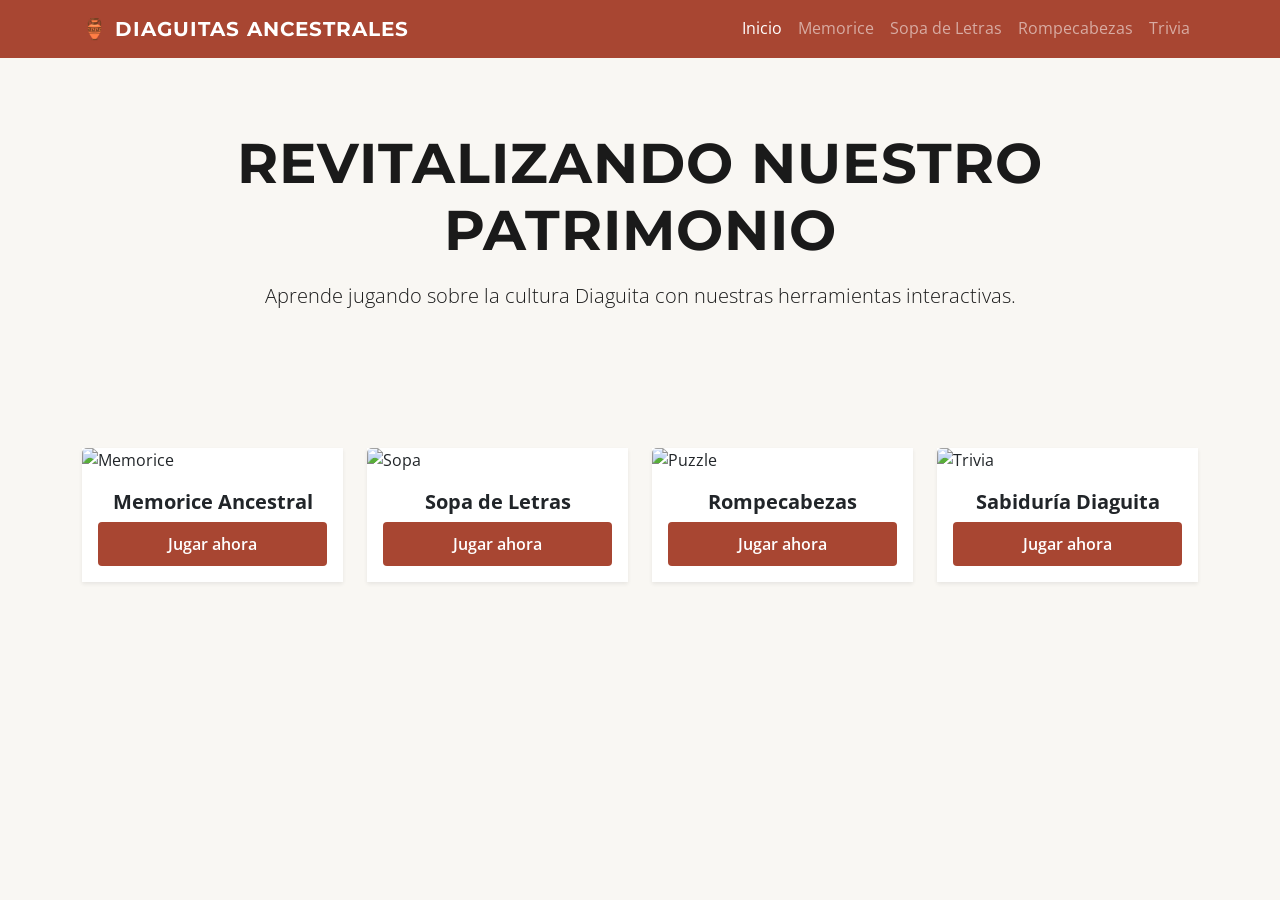
==== index.html @ 780f2cbd "estructura base v1" ====
<!DOCTYPE html>
<html lang="es">
<head>
    <meta charset="UTF-8">
    <meta name="viewport" content="width=device-width, initial-scale=1.0">
    <title>Diaguitas Ancestrales | Plataforma Interactiva</title>
    
    <link href="https://cdn.jsdelivr.net/npm/bootstrap@5.3.2/dist/css/bootstrap.min.css" rel="stylesheet">
    
    <link rel="stylesheet" href="assets/css/style.css">
</head>
<body class="bg-diaguita-light">

    <nav class="navbar navbar-expand-lg navbar-dark bg-diaguita-primary">
        <div class="container">
            <a class="navbar-brand fw-bold" href="index.html">🏺 Diaguitas Ancestrales</a>
            <button class="navbar-toggler" type="button" data-bs-toggle="collapse" data-bs-target="#navbarNav">
                <span class="navbar-toggler-icon"></span>
            </button>
            <div class="collapse navbar-collapse" id="navbarNav">
                <ul class="navbar-nav ms-auto">
                    <li class="nav-item"><a class="nav-link active" href="index.html">Inicio</a></li>
                    <li class="nav-item"><a class="nav-link" href="memorice.html">Memorice</a></li>
                    <li class="nav-item"><a class="nav-link" href="sopa-letras.html">Sopa de Letras</a></li>
                    <li class="nav-item"><a class="nav-link" href="rompecabezas.html">Rompecabezas</a></li>
                    <li class="nav-item"><a class="nav-link" href="trivia.html">Trivia</a></li>
                </ul>
            </div>
        </div>
    </nav>

    <header class="text-center py-5">
        <div class="container py-4">
            <h1 class="display-4 fw-bold text-diaguita-dark">Revitalizando nuestro patrimonio</h1>
            <p class="lead mt-3 text-diaguita-dark">Aprende jugando sobre la cultura Diaguita con nuestras herramientas interactivas.</p>
        </div>
    </header>

    <main class="container py-5">
        <div class="row g-4">
            <div class="col-md-6 col-lg-3">
                <div class="card h-100 shadow-sm border-0">
                    <img src="https://via.placeholder.com/300x200?text=Memorice" class="card-img-top" alt="Memorice">
                    <div class="card-body text-center d-flex flex-column">
                        <h5 class="card-title fw-bold text-diaguita-dark">Memorice Ancestral</h5>
                        <a href="memorice.html" class="btn btn-diaguita mt-auto">Jugar ahora</a>
                    </div>
                </div>
            </div>
            <div class="col-md-6 col-lg-3">
                <div class="card h-100 shadow-sm border-0">
                    <img src="https://via.placeholder.com/300x200?text=Sopa+de+Letras" class="card-img-top" alt="Sopa">
                    <div class="card-body text-center d-flex flex-column">
                        <h5 class="card-title fw-bold text-diaguita-dark">Sopa de Letras</h5>
                        <a href="sopa-letras.html" class="btn btn-diaguita mt-auto">Jugar ahora</a>
                    </div>
                </div>
            </div>
            <div class="col-md-6 col-lg-3">
                <div class="card h-100 shadow-sm border-0">
                    <img src="https://via.placeholder.com/300x200?text=Rompecabezas" class="card-img-top" alt="Puzzle">
                    <div class="card-body text-center d-flex flex-column">
                        <h5 class="card-title fw-bold text-diaguita-dark">Rompecabezas</h5>
                        <a href="rompecabezas.html" class="btn btn-diaguita mt-auto">Jugar ahora</a>
                    </div>
                </div>
            </div>
            <div class="col-md-6 col-lg-3">
                <div class="card h-100 shadow-sm border-0">
                    <img src="https://via.placeholder.com/300x200?text=Trivia" class="card-img-top" alt="Trivia">
                    <div class="card-body text-center d-flex flex-column">
                        <h5 class="card-title fw-bold text-diaguita-dark">Sabiduría Diaguita</h5>
                        <a href="trivia.html" class="btn btn-diaguita mt-auto">Jugar ahora</a>
                    </div>
                </div>
            </div>
        </div>
    </main>

    <script src="https://cdn.jsdelivr.net/npm/bootstrap@5.3.2/dist/js/bootstrap.bundle.min.js"></script>
    <script src="assets/js/main.js"></script>
</body>
</html>
---- assets/css/style.css ----
/* 1. IMPORTACIÓN DE FUENTES (Google Fonts) */
@import url('https://fonts.googleapis.com/css2?family=Montserrat:wght@700&family=Open+Sans:wght@400;600&display=swap');

/* 2. VARIABLES GLOBALES (El cerebro de nuestro diseño) */
:root {
    --diaguita-rojo: #A84632;      /* Terracota principal */
    --diaguita-rojo-oscuro: #853525;
    --diaguita-crema: #F9F7F3;     /* Fondo tipo "Hueso" */
    --diaguita-negro: #1A1A1A;     /* Texto legible */
    --fuente-titulos: 'Montserrat', sans-serif;
    --fuente-cuerpo: 'Open Sans', sans-serif;
}

/* 3. ESTILOS BASE */
body {
    background-color: var(--diaguita-crema);
    font-family: var(--fuente-cuerpo);
    color: var(--diaguita-negro);
    line-height: 1.6;
}

h1, h2, h3, .navbar-brand {
    font-family: var(--fuente-titulos);
    text-transform: uppercase; /* Para darle un toque más sólido */
    letter-spacing: 1px;
}

/* 4. COMPONENTES PERSONALIZADOS */

/* Sobrescribimos el color de la barra de navegación de Bootstrap */
.bg-diaguita-primary {
    background-color: var(--diaguita-rojo) !important;
}

/* Botones con identidad */
.btn-diaguita {
    background-color: var(--diaguita-rojo);
    color: white;
    border: none;
    padding: 10px 20px;
    border-radius: 4px; /* Bordes menos redondeados para seguir la geometría */
    font-weight: 600;
    transition: all 0.3s ease;
}

.btn-diaguita:hover {
    background-color: var(--diaguita-rojo-oscuro);
    color: white;
    transform: translateY(-2px); /* Pequeño salto al pasar el mouse */
    box-shadow: 0 4px 8px rgba(0,0,0,0.2);
}

/* Tarjetas de los juegos */
.card {
    border-radius: 0; /* Geometría Diaguita: ángulos rectos */
    transition: transform 0.3s ease;
}

.card:hover {
    transform: scale(1.02);
}
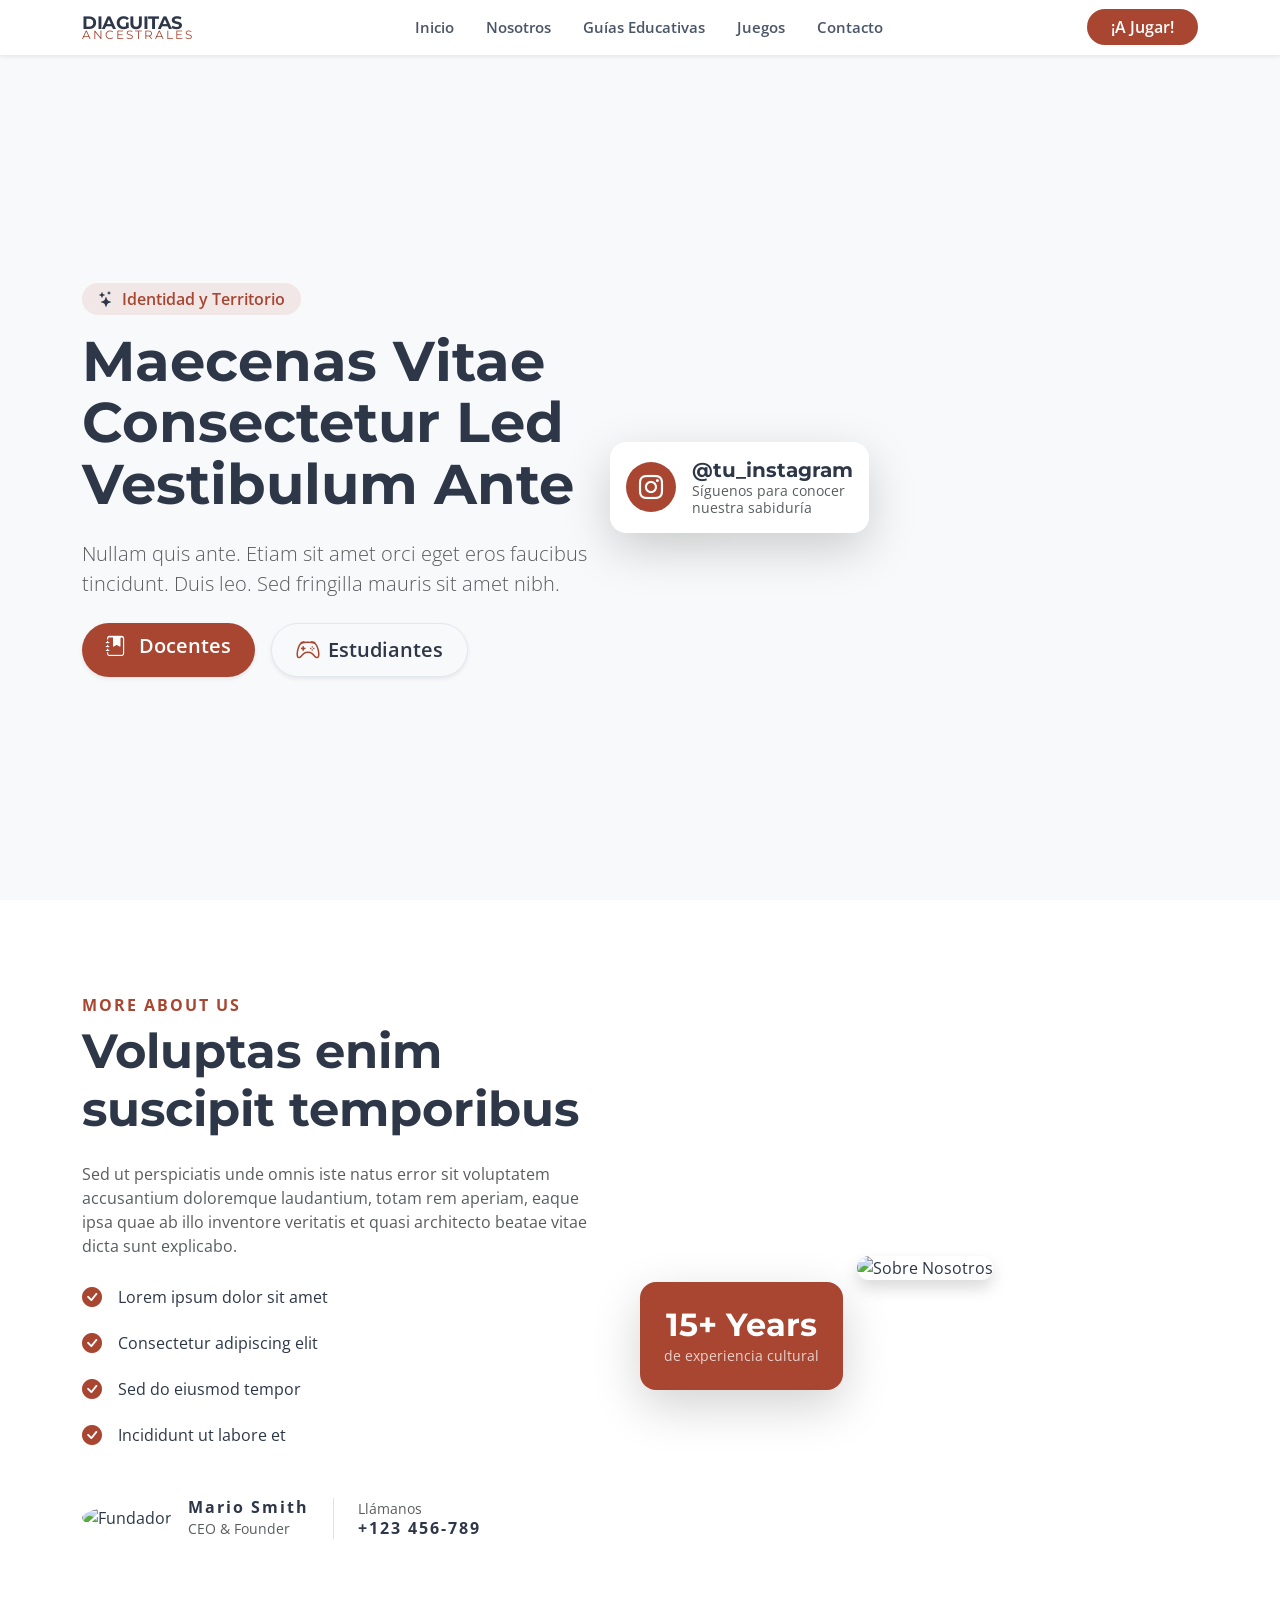
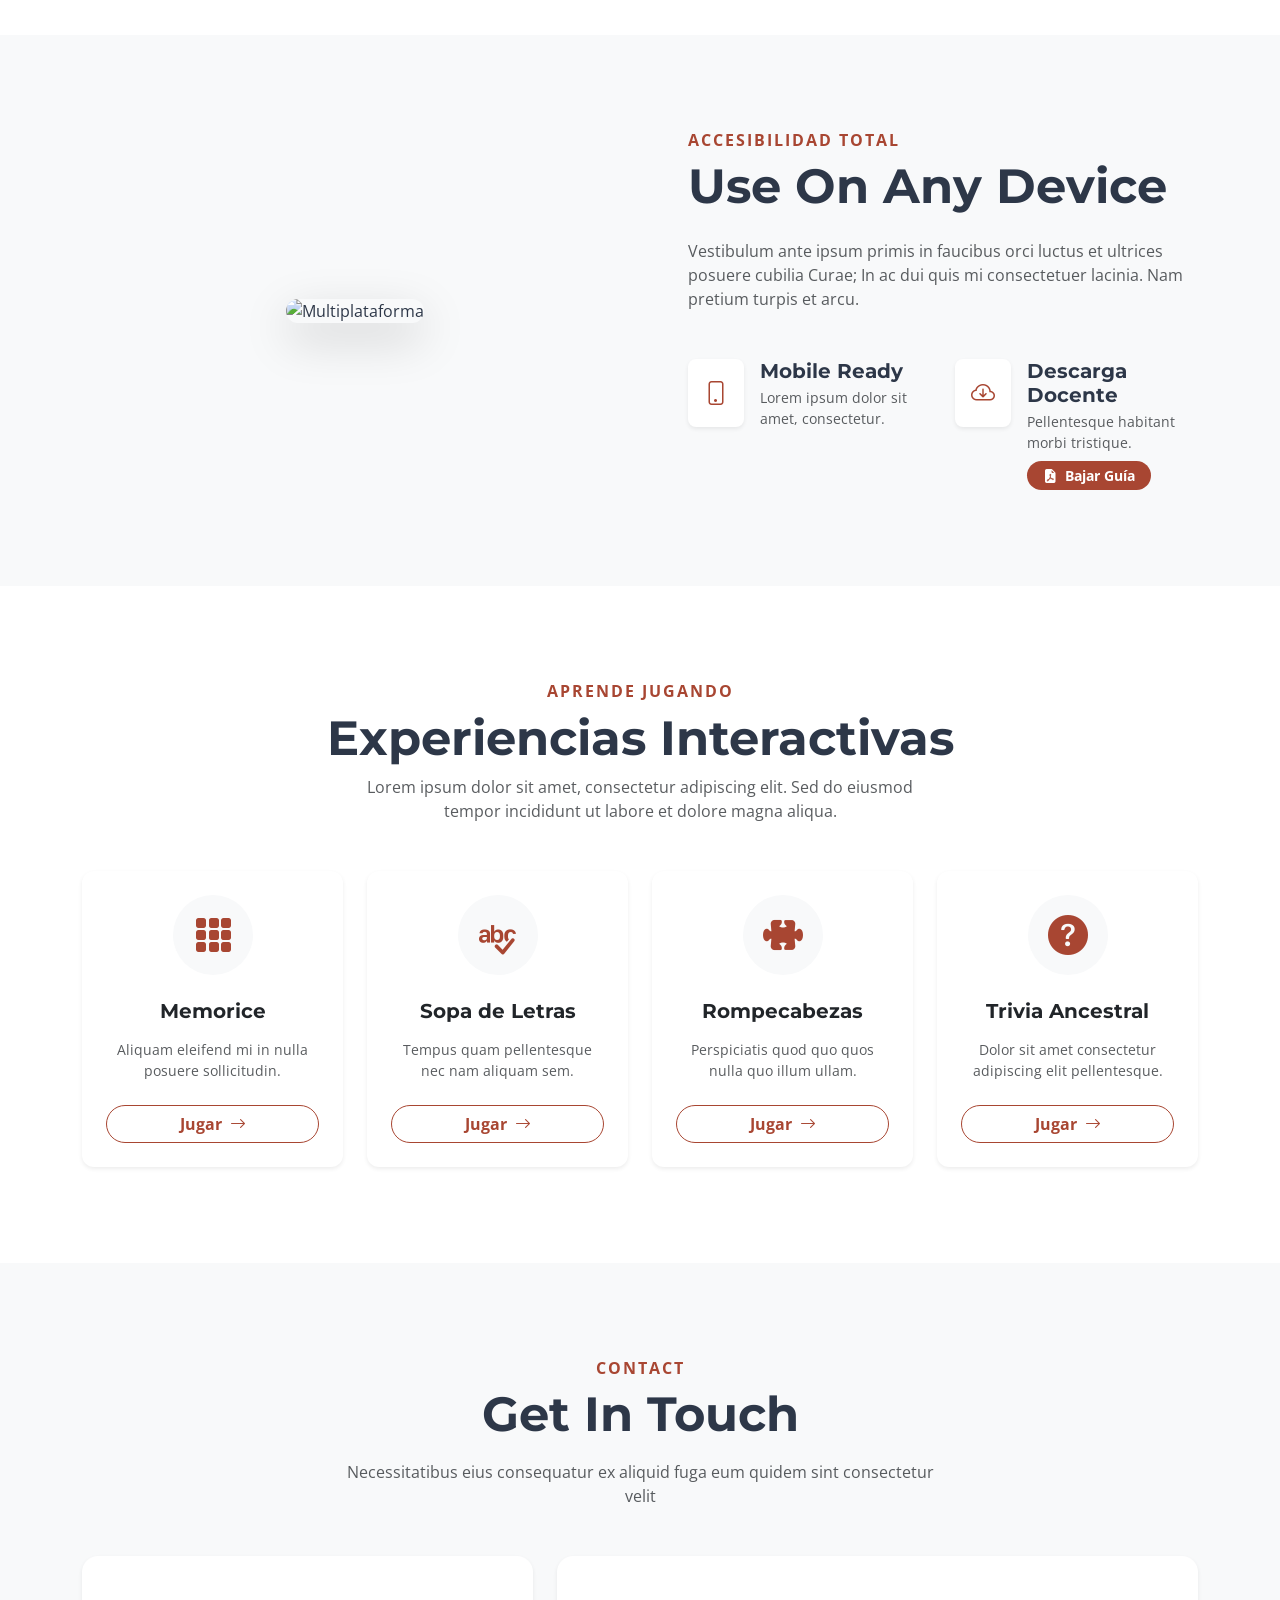
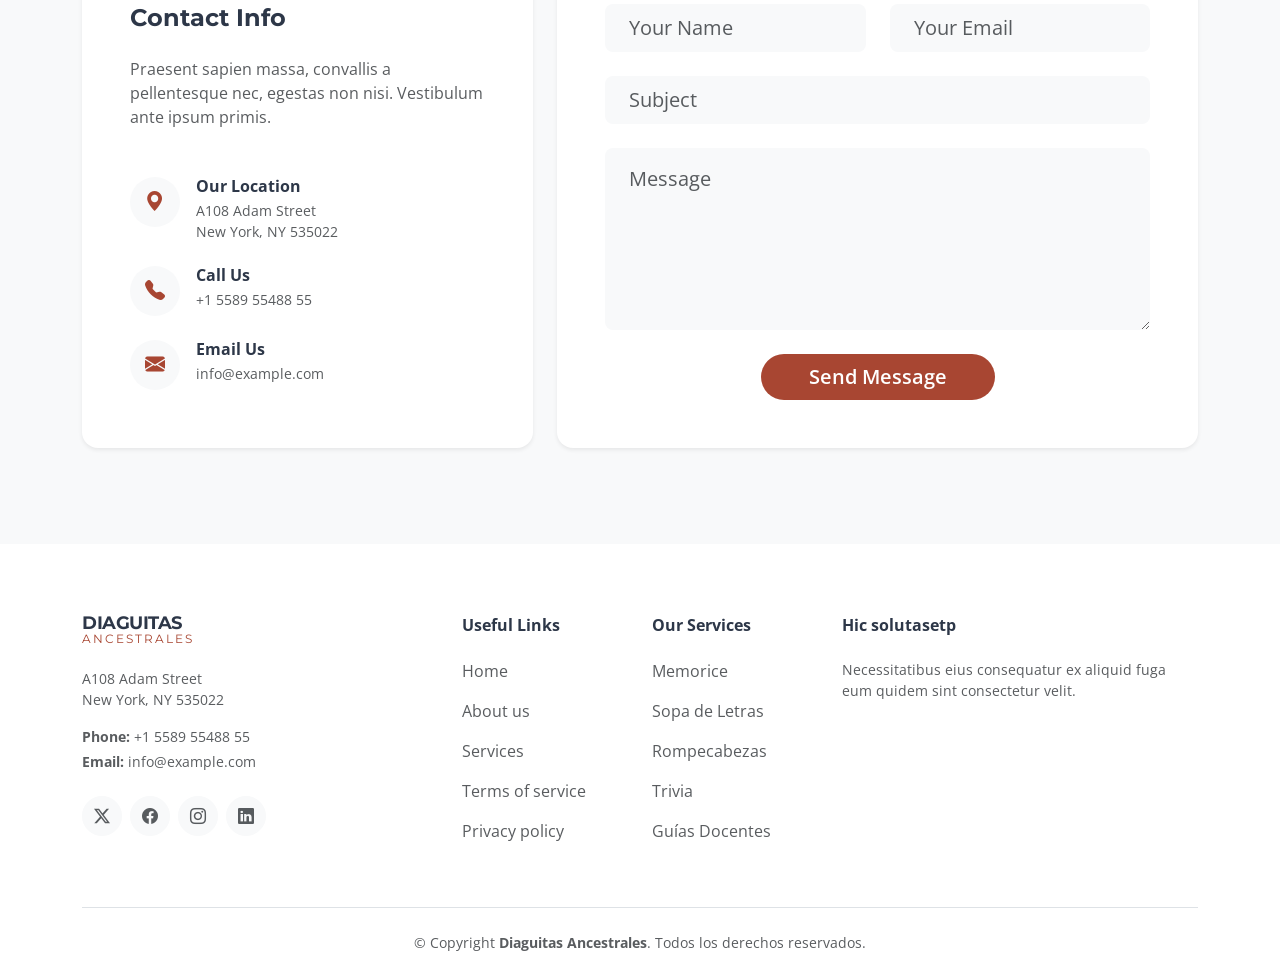
==== commit 568f1ab6: "estructura landing page inicio" ====
--- a/index.html
+++ b/index.html
@@ -3,81 +3,345 @@
 <head>
     <meta charset="UTF-8">
     <meta name="viewport" content="width=device-width, initial-scale=1.0">
-    <title>Diaguitas Ancestrales | Plataforma Interactiva</title>
+    <title>Diaguitas Ancestrales | Plataforma Educativa</title>
     
     <link href="https://cdn.jsdelivr.net/npm/bootstrap@5.3.2/dist/css/bootstrap.min.css" rel="stylesheet">
-    
+    <link rel="stylesheet" href="https://cdn.jsdelivr.net/npm/bootstrap-icons@1.11.1/font/bootstrap-icons.css">
     <link rel="stylesheet" href="assets/css/style.css">
 </head>
-<body class="bg-diaguita-light">
-
-    <nav class="navbar navbar-expand-lg navbar-dark bg-diaguita-primary">
+<body>
+
+    <nav class="navbar navbar-expand-lg fixed-top shadow-sm bg-white">
         <div class="container">
-            <a class="navbar-brand fw-bold" href="index.html">🏺 Diaguitas Ancestrales</a>
-            <button class="navbar-toggler" type="button" data-bs-toggle="collapse" data-bs-target="#navbarNav">
+            <a class="navbar-brand fw-bold lh-1 text-diaguita-dark py-0" href="index.html">
+                DIAGUITAS<br>
+                <span class="text-diaguita-primary fs-6 fw-normal" style="letter-spacing: 2px;">ANCESTRALES</span>
+            </a>
+            <button class="navbar-toggler border-0" type="button" data-bs-toggle="collapse" data-bs-target="#navbarNav">
                 <span class="navbar-toggler-icon"></span>
             </button>
             <div class="collapse navbar-collapse" id="navbarNav">
-                <ul class="navbar-nav ms-auto">
-                    <li class="nav-item"><a class="nav-link active" href="index.html">Inicio</a></li>
-                    <li class="nav-item"><a class="nav-link" href="memorice.html">Memorice</a></li>
-                    <li class="nav-item"><a class="nav-link" href="sopa-letras.html">Sopa de Letras</a></li>
-                    <li class="nav-item"><a class="nav-link" href="rompecabezas.html">Rompecabezas</a></li>
-                    <li class="nav-item"><a class="nav-link" href="trivia.html">Trivia</a></li>
+                <ul class="navbar-nav mx-auto fw-semibold">
+                    <li class="nav-item"><a class="nav-link px-3" href="#inicio">Inicio</a></li>
+                    <li class="nav-item"><a class="nav-link px-3" href="#nosotros">Nosotros</a></li>
+                    <li class="nav-item"><a class="nav-link px-3" href="#guias">Guías Educativas</a></li>
+                    <li class="nav-item"><a class="nav-link px-3" href="#juegos">Juegos</a></li>
+                    <li class="nav-item"><a class="nav-link px-3" href="#contacto">Contacto</a></li>
                 </ul>
+                <a href="#juegos" class="btn btn-diaguita rounded-pill px-4">¡A Jugar!</a>
             </div>
         </div>
     </nav>
 
-    <header class="text-center py-5">
-        <div class="container py-4">
-            <h1 class="display-4 fw-bold text-diaguita-dark">Revitalizando nuestro patrimonio</h1>
-            <p class="lead mt-3 text-diaguita-dark">Aprende jugando sobre la cultura Diaguita con nuestras herramientas interactivas.</p>
-        </div>
-    </header>
-
-    <main class="container py-5">
-        <div class="row g-4">
-            <div class="col-md-6 col-lg-3">
-                <div class="card h-100 shadow-sm border-0">
-                    <img src="https://via.placeholder.com/300x200?text=Memorice" class="card-img-top" alt="Memorice">
-                    <div class="card-body text-center d-flex flex-column">
-                        <h5 class="card-title fw-bold text-diaguita-dark">Memorice Ancestral</h5>
-                        <a href="memorice.html" class="btn btn-diaguita mt-auto">Jugar ahora</a>
-                    </div>
-                </div>
-            </div>
-            <div class="col-md-6 col-lg-3">
-                <div class="card h-100 shadow-sm border-0">
-                    <img src="https://via.placeholder.com/300x200?text=Sopa+de+Letras" class="card-img-top" alt="Sopa">
-                    <div class="card-body text-center d-flex flex-column">
-                        <h5 class="card-title fw-bold text-diaguita-dark">Sopa de Letras</h5>
-                        <a href="sopa-letras.html" class="btn btn-diaguita mt-auto">Jugar ahora</a>
-                    </div>
-                </div>
-            </div>
-            <div class="col-md-6 col-lg-3">
-                <div class="card h-100 shadow-sm border-0">
-                    <img src="https://via.placeholder.com/300x200?text=Rompecabezas" class="card-img-top" alt="Puzzle">
-                    <div class="card-body text-center d-flex flex-column">
-                        <h5 class="card-title fw-bold text-diaguita-dark">Rompecabezas</h5>
-                        <a href="rompecabezas.html" class="btn btn-diaguita mt-auto">Jugar ahora</a>
-                    </div>
-                </div>
-            </div>
-            <div class="col-md-6 col-lg-3">
-                <div class="card h-100 shadow-sm border-0">
-                    <img src="https://via.placeholder.com/300x200?text=Trivia" class="card-img-top" alt="Trivia">
-                    <div class="card-body text-center d-flex flex-column">
-                        <h5 class="card-title fw-bold text-diaguita-dark">Sabiduría Diaguita</h5>
-                        <a href="trivia.html" class="btn btn-diaguita mt-auto">Jugar ahora</a>
-                    </div>
-                </div>
-            </div>
-        </div>
-    </main>
-
-    <script src="https://cdn.jsdelivr.net/npm/bootstrap@5.3.2/dist/js/bootstrap.bundle.min.js"></script>
-    <script src="assets/js/main.js"></script>
-</body>
-</html>+    <section id="inicio" class="hero-section d-flex align-items-center bg-diaguita-crema" style="min-height: 100vh; padding-top: 100px;">
+        <div class="container">
+            <div class="row align-items-center">
+                <div class="col-lg-6 mb-5 mb-lg-0 pe-lg-5">
+                    <div class="d-inline-flex align-items-center px-3 py-1 rounded-pill mb-3 hero-badge">
+                        <i class="bi bi-stars me-2"></i> <span class="fw-semibold text-diaguita-primary">Identidad y Territorio</span>
+                    </div>
+                    <h1 class="display-3 fw-bold mb-4 text-diaguita-dark">Maecenas Vitae Consectetur Led Vestibulum Ante</h1>
+                    <p class="lead text-muted mb-4">Nullam quis ante. Etiam sit amet orci eget eros faucibus tincidunt. Duis leo. Sed fringilla mauris sit amet nibh.</p>
+                    <div class="d-flex flex-wrap gap-3 mt-4">
+                        <a href="#guias" class="btn btn-diaguita btn-lg rounded-pill px-4 shadow-sm">
+                            <i class="bi bi-journal-bookmark-fill me-2"></i> Docentes
+                        </a>
+                        <a href="#juegos" class="btn btn-light btn-lg rounded-pill px-4 d-flex align-items-center shadow-sm btn-play-video">
+                            <i class="bi bi-controller text-diaguita-primary fs-4 me-2"></i> 
+                            <span class="fw-semibold text-diaguita-dark">Estudiantes</span>
+                        </a>
+                    </div>
+                </div>
+                <div class="col-lg-6 position-relative hero-images-container">
+                    <img src="https://via.placeholder.com/600x500?text=Arte+Diaguita" alt="Main" class="img-fluid rounded-4 shadow-lg">
+                    <div class="floating-card stat-card shadow-lg bg-white rounded-4 p-3 d-flex align-items-center gap-3">
+                        <div class="stat-icon bg-diaguita-primary rounded-circle text-white d-flex align-items-center justify-content-center" style="width: 50px; height: 50px;">
+                            <i class="bi bi-instagram fs-4"></i>
+                        </div>
+                        <div>
+                            <h5 class="fw-bold mb-0 text-diaguita-dark">@tu_instagram</h5>
+                            <p class="text-muted small mb-0 lh-sm">Síguenos para conocer<br>nuestra sabiduría</p>
+                        </div>
+                    </div>
+                </div>
+            </div>
+        </div>
+    </section>
+
+    <section id="nosotros" class="py-5 bg-white">
+        <div class="container py-5">
+            <div class="row align-items-center">
+                <div class="col-lg-6 mb-5 mb-lg-0 pe-lg-5">
+                    <h6 class="text-diaguita-primary fw-bold text-uppercase mb-2" style="letter-spacing: 2px;">More About Us</h6>
+                    <h2 class="display-5 fw-bold text-diaguita-dark mb-4">Voluptas enim suscipit temporibus</h2>
+                    <p class="text-muted mb-4">Sed ut perspiciatis unde omnis iste natus error sit voluptatem accusantium doloremque laudantium, totam rem aperiam, eaque ipsa quae ab illo inventore veritatis et quasi architecto beatae vitae dicta sunt explicabo.</p>
+                    
+                    <ul class="list-unstyled mb-5">
+                        <li class="mb-3 d-flex align-items-center">
+                            <i class="bi bi-check-circle-fill text-diaguita-primary me-3 fs-5"></i> Lorem ipsum dolor sit amet
+                        </li>
+                        <li class="mb-3 d-flex align-items-center">
+                            <i class="bi bi-check-circle-fill text-diaguita-primary me-3 fs-5"></i> Consectetur adipiscing elit
+                        </li>
+                        <li class="mb-3 d-flex align-items-center">
+                            <i class="bi bi-check-circle-fill text-diaguita-primary me-3 fs-5"></i> Sed do eiusmod tempor
+                        </li>
+                        <li class="mb-3 d-flex align-items-center">
+                            <i class="bi bi-check-circle-fill text-diaguita-primary me-3 fs-5"></i> Incididunt ut labore et
+                        </li>
+                    </ul>
+
+                    <div class="d-flex align-items-center mt-5">
+                        <div class="d-flex align-items-center pe-4 border-end">
+                            <img src="https://via.placeholder.com/60x60?text=Avatar" class="rounded-circle me-3" alt="Fundador">
+                            <div>
+                                <h6 class="mb-0 fw-bold text-diaguita-dark">Mario Smith</h6>
+                                <p class="small text-muted mb-0">CEO & Founder</p>
+                            </div>
+                        </div>
+                        <div class="ps-4">
+                            <p class="small text-muted mb-0">Llámanos</p>
+                            <h6 class="fw-bold mb-0 text-diaguita-dark">+123 456-789</h6>
+                        </div>
+                    </div>
+                </div>
+
+                <div class="col-lg-6 position-relative text-center">
+                    <img src="https://via.placeholder.com/550x450?text=Proyecto+Diaguita" class="img-fluid rounded-4 shadow" alt="Sobre Nosotros">
+                    <div class="position-absolute top-0 start-0 bg-diaguita-primary text-white p-4 rounded-4 shadow-lg experience-box mt-5 ms-lg-n4">
+                        <h2 class="fw-bold mb-0">15+ Years</h2>
+                        <p class="small mb-0 opacity-75">de experiencia cultural</p>
+                    </div>
+                </div>
+            </div>
+        </div>
+    </section>
+
+    <section id="guias" class="py-5 bg-diaguita-crema">
+        <div class="container py-5">
+            <div class="row align-items-center">
+                <div class="col-lg-6 mb-5 mb-lg-0 text-center">
+                    <img src="https://via.placeholder.com/600x450?text=Mockup+Multiplataforma" class="img-fluid rounded-4 shadow-lg" alt="Multiplataforma">
+                </div>
+                
+                <div class="col-lg-6 ps-lg-5">
+                    <h6 class="text-diaguita-primary fw-bold text-uppercase mb-2" style="letter-spacing: 2px;">Accesibilidad Total</h6>
+                    <h2 class="display-5 fw-bold text-diaguita-dark mb-4">Use On Any Device</h2>
+                    <p class="text-muted mb-4">Vestibulum ante ipsum primis in faucibus orci luctus et ultrices posuere cubilia Curae; In ac dui quis mi consectetuer lacinia. Nam pretium turpis et arcu.</p>
+
+                    <div class="row g-4 mt-2">
+                        <div class="col-sm-6">
+                            <div class="d-flex align-items-start">
+                                <div class="bg-white p-3 rounded-3 shadow-sm me-3 text-diaguita-primary">
+                                    <i class="bi bi-phone fs-4"></i>
+                                </div>
+                                <div>
+                                    <h5 class="fw-bold text-diaguita-dark mb-1">Mobile Ready</h5>
+                                    <p class="text-muted small mb-0">Lorem ipsum dolor sit amet, consectetur.</p>
+                                </div>
+                            </div>
+                        </div>
+                        <div class="col-sm-6">
+                            <div class="d-flex align-items-start">
+                                <div class="bg-white p-3 rounded-3 shadow-sm me-3 text-diaguita-primary">
+                                    <i class="bi bi-cloud-arrow-down fs-4"></i>
+                                </div>
+                                <div>
+                                    <h5 class="fw-bold text-diaguita-dark mb-1">Descarga Docente</h5>
+                                    <p class="text-muted small mb-2">Pellentesque habitant morbi tristique.</p>
+                                    <a href="assets/docs/guia-educativa.pdf" download class="btn btn-sm btn-diaguita rounded-pill fw-bold px-3">
+                                        <i class="bi bi-file-earmark-pdf-fill me-1"></i> Bajar Guía
+                                    </a>
+                                </div>
+                            </div>
+                        </div>
+                    </div>
+                </div>
+            </div>
+        </div>
+    </section>
+
+    <section id="juegos" class="py-5 bg-white">
+        <div class="container py-5">
+            <div class="text-center mb-5">
+                <h6 class="text-diaguita-primary fw-bold text-uppercase mb-2" style="letter-spacing: 2px;">Aprende Jugando</h6>
+                <h2 class="display-5 fw-bold text-diaguita-dark">Experiencias Interactivas</h2>
+                <p class="text-muted mx-auto" style="max-width: 600px;">Lorem ipsum dolor sit amet, consectetur adipiscing elit. Sed do eiusmod tempor incididunt ut labore et dolore magna aliqua.</p>
+            </div>
+
+            <div class="row g-4">
+                <div class="col-md-6 col-lg-3">
+                    <div class="card h-100 border-0 shadow-sm text-center p-4 game-card">
+                        <div class="icon-box bg-diaguita-crema text-diaguita-primary rounded-circle mx-auto mb-4 d-flex align-items-center justify-content-center" style="width: 80px; height: 80px;">
+                            <i class="bi bi-grid-3x3-gap-fill fs-1"></i>
+                        </div>
+                        <h5 class="fw-bold mb-3">Memorice</h5>
+                        <p class="text-muted small mb-4">Aliquam eleifend mi in nulla posuere sollicitudin.</p>
+                        <a href="memorice.html" class="btn btn-outline-danger rounded-pill mt-auto fw-bold">Jugar <i class="bi bi-arrow-right ms-1"></i></a>
+                    </div>
+                </div>
+
+                <div class="col-md-6 col-lg-3">
+                    <div class="card h-100 border-0 shadow-sm text-center p-4 game-card">
+                        <div class="icon-box bg-diaguita-crema text-diaguita-primary rounded-circle mx-auto mb-4 d-flex align-items-center justify-content-center" style="width: 80px; height: 80px;">
+                            <i class="bi bi-spellcheck fs-1"></i>
+                        </div>
+                        <h5 class="fw-bold mb-3">Sopa de Letras</h5>
+                        <p class="text-muted small mb-4">Tempus quam pellentesque nec nam aliquam sem.</p>
+                        <a href="sopa-letras.html" class="btn btn-outline-danger rounded-pill mt-auto fw-bold">Jugar <i class="bi bi-arrow-right ms-1"></i></a>
+                    </div>
+                </div>
+
+                <div class="col-md-6 col-lg-3">
+                    <div class="card h-100 border-0 shadow-sm text-center p-4 game-card">
+                        <div class="icon-box bg-diaguita-crema text-diaguita-primary rounded-circle mx-auto mb-4 d-flex align-items-center justify-content-center" style="width: 80px; height: 80px;">
+                            <i class="bi bi-puzzle-fill fs-1"></i>
+                        </div>
+                        <h5 class="fw-bold mb-3">Rompecabezas</h5>
+                        <p class="text-muted small mb-4">Perspiciatis quod quo quos nulla quo illum ullam.</p>
+                        <a href="rompecabezas.html" class="btn btn-outline-danger rounded-pill mt-auto fw-bold">Jugar <i class="bi bi-arrow-right ms-1"></i></a>
+                    </div>
+                </div>
+
+                <div class="col-md-6 col-lg-3">
+                    <div class="card h-100 border-0 shadow-sm text-center p-4 game-card">
+                        <div class="icon-box bg-diaguita-crema text-diaguita-primary rounded-circle mx-auto mb-4 d-flex align-items-center justify-content-center" style="width: 80px; height: 80px;">
+                            <i class="bi bi-question-circle-fill fs-1"></i>
+                        </div>
+                        <h5 class="fw-bold mb-3">Trivia Ancestral</h5>
+                        <p class="text-muted small mb-4">Dolor sit amet consectetur adipiscing elit pellentesque.</p>
+                        <a href="trivia.html" class="btn btn-outline-danger rounded-pill mt-auto fw-bold">Jugar <i class="bi bi-arrow-right ms-1"></i></a>
+                    </div>
+                </div>
+            </div>
+        </div>
+    </section>
+
+    <section id="contacto" class="py-5 bg-diaguita-crema">
+        <div class="container py-5">
+            <div class="text-center mb-5">
+                <h6 class="text-diaguita-primary fw-bold text-uppercase mb-2" style="letter-spacing: 2px;">Contact</h6>
+                <h2 class="display-5 fw-bold text-diaguita-dark mb-3">Get In Touch</h2>
+                <p class="text-muted mx-auto" style="max-width: 600px;">Necessitatibus eius consequatur ex aliquid fuga eum quidem sint consectetur velit</p>
+            </div>
+
+            <div class="row g-4">
+                <div class="col-lg-5">
+                    <div class="bg-white p-4 p-md-5 rounded-4 shadow-sm h-100 border-0">
+                        <h4 class="fw-bold mb-4 text-diaguita-dark">Contact Info</h4>
+                        <p class="text-muted mb-5">Praesent sapien massa, convallis a pellentesque nec, egestas non nisi. Vestibulum ante ipsum primis.</p>
+                        
+                        <div class="d-flex align-items-start mb-4">
+                            <div class="bg-light text-diaguita-primary p-3 rounded-circle me-3 d-flex align-items-center justify-content-center" style="width: 50px; height: 50px;">
+                                <i class="bi bi-geo-alt-fill fs-5"></i>
+                            </div>
+                            <div>
+                                <h6 class="fw-bold mb-1 text-diaguita-dark">Our Location</h6>
+                                <p class="text-muted mb-0 small">A108 Adam Street<br>New York, NY 535022</p>
+                            </div>
+                        </div>
+
+                        <div class="d-flex align-items-start mb-4">
+                            <div class="bg-light text-diaguita-primary p-3 rounded-circle me-3 d-flex align-items-center justify-content-center" style="width: 50px; height: 50px;">
+                                <i class="bi bi-telephone-fill fs-5"></i>
+                            </div>
+                            <div>
+                                <h6 class="fw-bold mb-1 text-diaguita-dark">Call Us</h6>
+                                <p class="text-muted mb-0 small">+1 5589 55488 55</p>
+                            </div>
+                        </div>
+
+                        <div class="d-flex align-items-start">
+                            <div class="bg-light text-diaguita-primary p-3 rounded-circle me-3 d-flex align-items-center justify-content-center" style="width: 50px; height: 50px;">
+                                <i class="bi bi-envelope-fill fs-5"></i>
+                            </div>
+                            <div>
+                                <h6 class="fw-bold mb-1 text-diaguita-dark">Email Us</h6>
+                                <p class="text-muted mb-0 small">info@example.com</p>
+                            </div>
+                        </div>
+                    </div>
+                </div>
+
+                <div class="col-lg-7">
+                    <div class="bg-white p-4 p-md-5 rounded-4 shadow-sm h-100 border-0">
+                        <form>
+                            <div class="row g-4">
+                                <div class="col-md-6">
+                                    <input type="text" class="form-control form-control-lg bg-light border-0 px-4" placeholder="Your Name" required>
+                                </div>
+                                <div class="col-md-6">
+                                    <input type="email" class="form-control form-control-lg bg-light border-0 px-4" placeholder="Your Email" required>
+                                </div>
+                                <div class="col-12">
+                                    <input type="text" class="form-control form-control-lg bg-light border-0 px-4" placeholder="Subject" required>
+                                </div>
+                                <div class="col-12">
+                                    <textarea class="form-control form-control-lg bg-light border-0 px-4 py-3" rows="5" placeholder="Message" required></textarea>
+                                </div>
+                                <div class="col-12 text-center mt-4">
+                                    <button type="submit" class="btn btn-diaguita btn-lg rounded-pill px-5">Send Message</button>
+                                </div>
+                            </div>
+                        </form>
+                    </div>
+                </div>
+            </div>
+        </div>
+    </section>
+
+    <footer class="bg-white pt-5 pb-3">
+        <div class="container pt-4">
+            <div class="row g-4 mb-5">
+                <div class="col-lg-4 pe-lg-5">
+                    <a class="navbar-brand fw-bold lh-1 text-diaguita-dark py-0 d-inline-block mb-4" href="index.html">
+                        DIAGUITAS<br>
+                        <span class="text-diaguita-primary fs-6 fw-normal" style="letter-spacing: 2px;">ANCESTRALES</span>
+                    </a>
+                    <p class="text-muted small mb-3">A108 Adam Street<br>New York, NY 535022</p>
+                    <p class="text-muted small mb-1"><strong>Phone:</strong> +1 5589 55488 55</p>
+                    <p class="text-muted small mb-4"><strong>Email:</strong> info@example.com</p>
+                    
+                    <div class="d-flex gap-2">
+                        <a href="#" class="btn btn-light rounded-circle text-muted d-flex align-items-center justify-content-center" style="width: 40px; height: 40px;"><i class="bi bi-twitter-x"></i></a>
+                        <a href="#" class="btn btn-light rounded-circle text-muted d-flex align-items-center justify-content-center" style="width: 40px; height: 40px;"><i class="bi bi-facebook"></i></a>
+                        <a href="#" class="btn btn-light rounded-circle text-muted d-flex align-items-center justify-content-center" style="width: 40px; height: 40px;"><i class="bi bi-instagram"></i></a>
+                        <a href="#" class="btn btn-light rounded-circle text-muted d-flex align-items-center justify-content-center" style="width: 40px; height: 40px;"><i class="bi bi-linkedin"></i></a>
+                    </div>
+                </div>
+
+                <div class="col-lg-2 col-6">
+                    <h6 class="fw-bold text-diaguita-dark mb-4">Useful Links</h6>
+                    <ul class="list-unstyled mb-0">
+                        <li class="mb-3"><a href="#inicio" class="text-muted text-decoration-none footer-link">Home</a></li>
+                        <li class="mb-3"><a href="#nosotros" class="text-muted text-decoration-none footer-link">About us</a></li>
+                        <li class="mb-3"><a href="#juegos" class="text-muted text-decoration-none footer-link">Services</a></li>
+                        <li class="mb-3"><a href="#" class="text-muted text-decoration-none footer-link">Terms of service</a></li>
+                        <li class="mb-3"><a href="#" class="text-muted text-decoration-none footer-link">Privacy policy</a></li>
+                    </ul>
+                </div>
+
+                <div class="col-lg-2 col-6">
+                    <h6 class="fw-bold text-diaguita-dark mb-4">Our Services</h6>
+                    <ul class="list-unstyled mb-0">
+                        <li class="mb-3"><a href="memorice.html" class="text-muted text-decoration-none footer-link">Memorice</a></li>
+                        <li class="mb-3"><a href="sopa-letras.html" class="text-muted text-decoration-none footer-link">Sopa de Letras</a></li>
+                        <li class="mb-3"><a href="rompecabezas.html" class="text-muted text-decoration-none footer-link">Rompecabezas</a></li>
+                        <li class="mb-3"><a href="trivia.html" class="text-muted text-decoration-none footer-link">Trivia</a></li>
+                        <li class="mb-3"><a href="#guias" class="text-muted text-decoration-none footer-link">Guías Docentes</a></li>
+                    </ul>
+                </div>
+
+                <div class="col-lg-4">
+                    <h6 class="fw-bold text-diaguita-dark mb-4">Hic solutasetp</h6>
+                    <p class="text-muted small">Necessitatibus eius consequatur ex aliquid fuga eum quidem sint consectetur velit.</p>
+                </div>
+            </div>
+
+            <div class="text-center border-top pt-4 mt-4">
+                <p class="text-muted small mb-0">
+                    © Copyright <strong>Diaguitas Ancestrales</strong>. Todos los derechos reservados.
+                </p>
+            </div>
+        </div>
+    </footer>
--- a/assets/css/style.css
+++ b/assets/css/style.css
@@ -1,61 +1,166 @@
-/* 1. IMPORTACIÓN DE FUENTES (Google Fonts) */
-@import url('https://fonts.googleapis.com/css2?family=Montserrat:wght@700&family=Open+Sans:wght@400;600&display=swap');
+/* 1. IMPORTACIÓN DE FUENTES */
+@import url('https://fonts.googleapis.com/css2?family=Montserrat:wght@400;700;800&family=Open+Sans:wght@400;600&display=swap');
 
-/* 2. VARIABLES GLOBALES (El cerebro de nuestro diseño) */
+/* 2. VARIABLES GLOBALES */
 :root {
-    --diaguita-rojo: #A84632;      /* Terracota principal */
+    --diaguita-rojo: #A84632;      
     --diaguita-rojo-oscuro: #853525;
-    --diaguita-crema: #F9F7F3;     /* Fondo tipo "Hueso" */
-    --diaguita-negro: #1A1A1A;     /* Texto legible */
+    --diaguita-crema: #f8f9fa;     
+    --diaguita-negro: #2d3748;     
     --fuente-titulos: 'Montserrat', sans-serif;
     --fuente-cuerpo: 'Open Sans', sans-serif;
 }
 
-/* 3. ESTILOS BASE */
 body {
     background-color: var(--diaguita-crema);
     font-family: var(--fuente-cuerpo);
     color: var(--diaguita-negro);
-    line-height: 1.6;
 }
 
-h1, h2, h3, .navbar-brand {
+h1, h2, h3, h4, h5, .navbar-brand {
     font-family: var(--fuente-titulos);
-    text-transform: uppercase; /* Para darle un toque más sólido */
-    letter-spacing: 1px;
 }
 
-/* 4. COMPONENTES PERSONALIZADOS */
+/* 3. CLASES DE UTILIDAD PARA COLORES */
+.bg-diaguita-primary { background-color: var(--diaguita-rojo) !important; }
+.bg-diaguita-crema { background-color: var(--diaguita-crema) !important; }
+.text-diaguita-primary { color: var(--diaguita-rojo) !important; }
+.text-diaguita-dark { color: var(--diaguita-negro) !important; }
 
-/* Sobrescribimos el color de la barra de navegación de Bootstrap */
-.bg-diaguita-primary {
-    background-color: var(--diaguita-rojo) !important;
+/* 4. LOGO A DOS LÍNEAS */
+.navbar-brand {
+    font-family: 'Montserrat', sans-serif;
+    font-weight: 800;
+    font-size: 1.1rem !important; 
+    line-height: 0.8 !important; 
+    letter-spacing: -0.5px;
+    display: flex;
+    flex-direction: column;
+    justify-content: center;
 }
 
-/* Botones con identidad */
+.navbar-brand span {
+    font-size: 0.75rem !important; 
+    letter-spacing: 3px; 
+    font-weight: 400;
+}
+
+/* 5. NAVBAR Y LINKS */
+.navbar { transition: all 0.3s ease; }
+.nav-link { color: #4a5568 !important; transition: color 0.3s ease; font-size: 0.95rem; position: relative;}
+.nav-link:hover, .nav-link.active { color: var(--diaguita-rojo) !important; }
+.navbar-nav .nav-link::after {
+    content: ''; position: absolute; width: 0; height: 2px; bottom: 5px; left: 15px; background-color: var(--diaguita-rojo); transition: width 0.3s;
+}
+.navbar-nav .nav-link:hover::after, .navbar-nav .nav-link.active::after { width: calc(100% - 30px); }
+
+/* 6. BOTONES */
 .btn-diaguita {
-    background-color: var(--diaguita-rojo);
-    color: white;
-    border: none;
-    padding: 10px 20px;
-    border-radius: 4px; /* Bordes menos redondeados para seguir la geometría */
-    font-weight: 600;
+    background-color: var(--diaguita-rojo); color: white; border: none; font-weight: 600; transition: all 0.3s ease;
+}
+.btn-diaguita:hover {
+    background-color: var(--diaguita-rojo-oscuro); color: white; transform: translateY(-2px);
+}
+.btn-play-video { transition: all 0.3s ease; border: 1px solid #e2e8f0; }
+.btn-play-video:hover {
+    background-color: #fff !important; border-color: var(--diaguita-rojo); color: var(--diaguita-rojo) !important; transform: translateY(-2px);
+}
+
+/* 7. HERO SECTION */
+.hero-section { padding-top: 120px !important; padding-bottom: 60px; }
+.hero-section h1 { font-size: 3.5rem; line-height: 1.1; }
+.hero-badge { background-color: rgba(168, 70, 50, 0.1); }
+.hero-badge i { animation: pulse-icon 2s infinite; }
+@keyframes pulse-icon { 0% { transform: scale(1); opacity: 1; } 50% { transform: scale(1.2); opacity: 0.7; } 100% { transform: scale(1); opacity: 1; } }
+
+/* 8. IMÁGENES FLOTANTES */
+.hero-images-container { padding: 20px; }
+.floating-card { position: absolute; z-index: 10; animation: float 6s ease-in-out infinite; }
+.stat-card { bottom: -20px; left: -30px; max-width: 300px; }
+@keyframes float { 0% { transform: translateY(0px); } 50% { transform: translateY(-15px); } 100% { transform: translateY(0px); } }
+
+/* 9. SECCIÓN NOSOTROS */
+#nosotros h6 { letter-spacing: 2px; }
+#nosotros .bi-check-circle-fill { font-size: 1.2rem; }
+
+/* 10. RESPONSIVO (MÓVILES) */
+@media (max-width: 991px) {
+    .stat-card { left: 10px; bottom: 10px; }
+}
+
+/* AJUSTES PARA LA CAJA DE EXPERIENCIA (Página 2) */
+.experience-box {
+    transform: translateY(-20px);
+    z-index: 2;
+    min-width: 180px;
+}
+
+/* Línea divisora en el perfil del fundador */
+#nosotros .border-end {
+    border-color: #dee2e6 !important;
+}
+
+/* Tipografía del logo para que se vea profesional */
+.navbar-brand {
+    font-size: 1.1rem !important;
+    letter-spacing: -0.5px;
+}
+
+/* Animación sutil de los iconos de la lista */
+#nosotros .bi-check-circle-fill {
+    transition: transform 0.3s ease;
+}
+
+#nosotros li:hover .bi-check-circle-fill {
+    transform: scale(1.2);
+}
+
+/* 11. TARJETAS DE JUEGOS (Efecto Hover Premium) */
+.game-card {
+    transition: transform 0.3s ease, box-shadow 0.3s ease;
+    border-radius: 12px !important;
+}
+
+.game-card:hover {
+    transform: translateY(-10px);
+    box-shadow: 0 1rem 3rem rgba(0,0,0,.1) !important;
+}
+
+.icon-box {
     transition: all 0.3s ease;
 }
 
-.btn-diaguita:hover {
-    background-color: var(--diaguita-rojo-oscuro);
-    color: white;
-    transform: translateY(-2px); /* Pequeño salto al pasar el mouse */
-    box-shadow: 0 4px 8px rgba(0,0,0,0.2);
+/* Cuando pasas el mouse por la tarjeta, el círculo del icono cambia a rojo */
+.game-card:hover .icon-box {
+    background-color: var(--diaguita-rojo) !important;
+    color: white !important;
 }
 
-/* Tarjetas de los juegos */
-.card {
-    border-radius: 0; /* Geometría Diaguita: ángulos rectos */
-    transition: transform 0.3s ease;
+/* Ajuste del botón outline para que combine con el rojo Diaguita */
+.btn-outline-danger {
+    color: var(--diaguita-rojo);
+    border-color: var(--diaguita-rojo);
 }
 
-.card:hover {
-    transform: scale(1.02);
-}+.btn-outline-danger:hover {
+    background-color: var(--diaguita-rojo);
+    border-color: var(--diaguita-rojo);
+    color: white;
+}
+
+/* 12. ESTILOS DE CONTACTO Y FOOTER */
+.form-control:focus {
+    box-shadow: none;
+    border: 2px solid var(--diaguita-rojo) !important;
+    background-color: #fff !important;
+}
+
+.footer-link {
+    transition: color 0.3s ease, padding-left 0.3s ease;
+}
+
+.footer-link:hover {
+    color: var(--diaguita-rojo) !important;
+    padding-left: 5px; /* Pequeño salto a la derecha al pasar el mouse */
+}
+
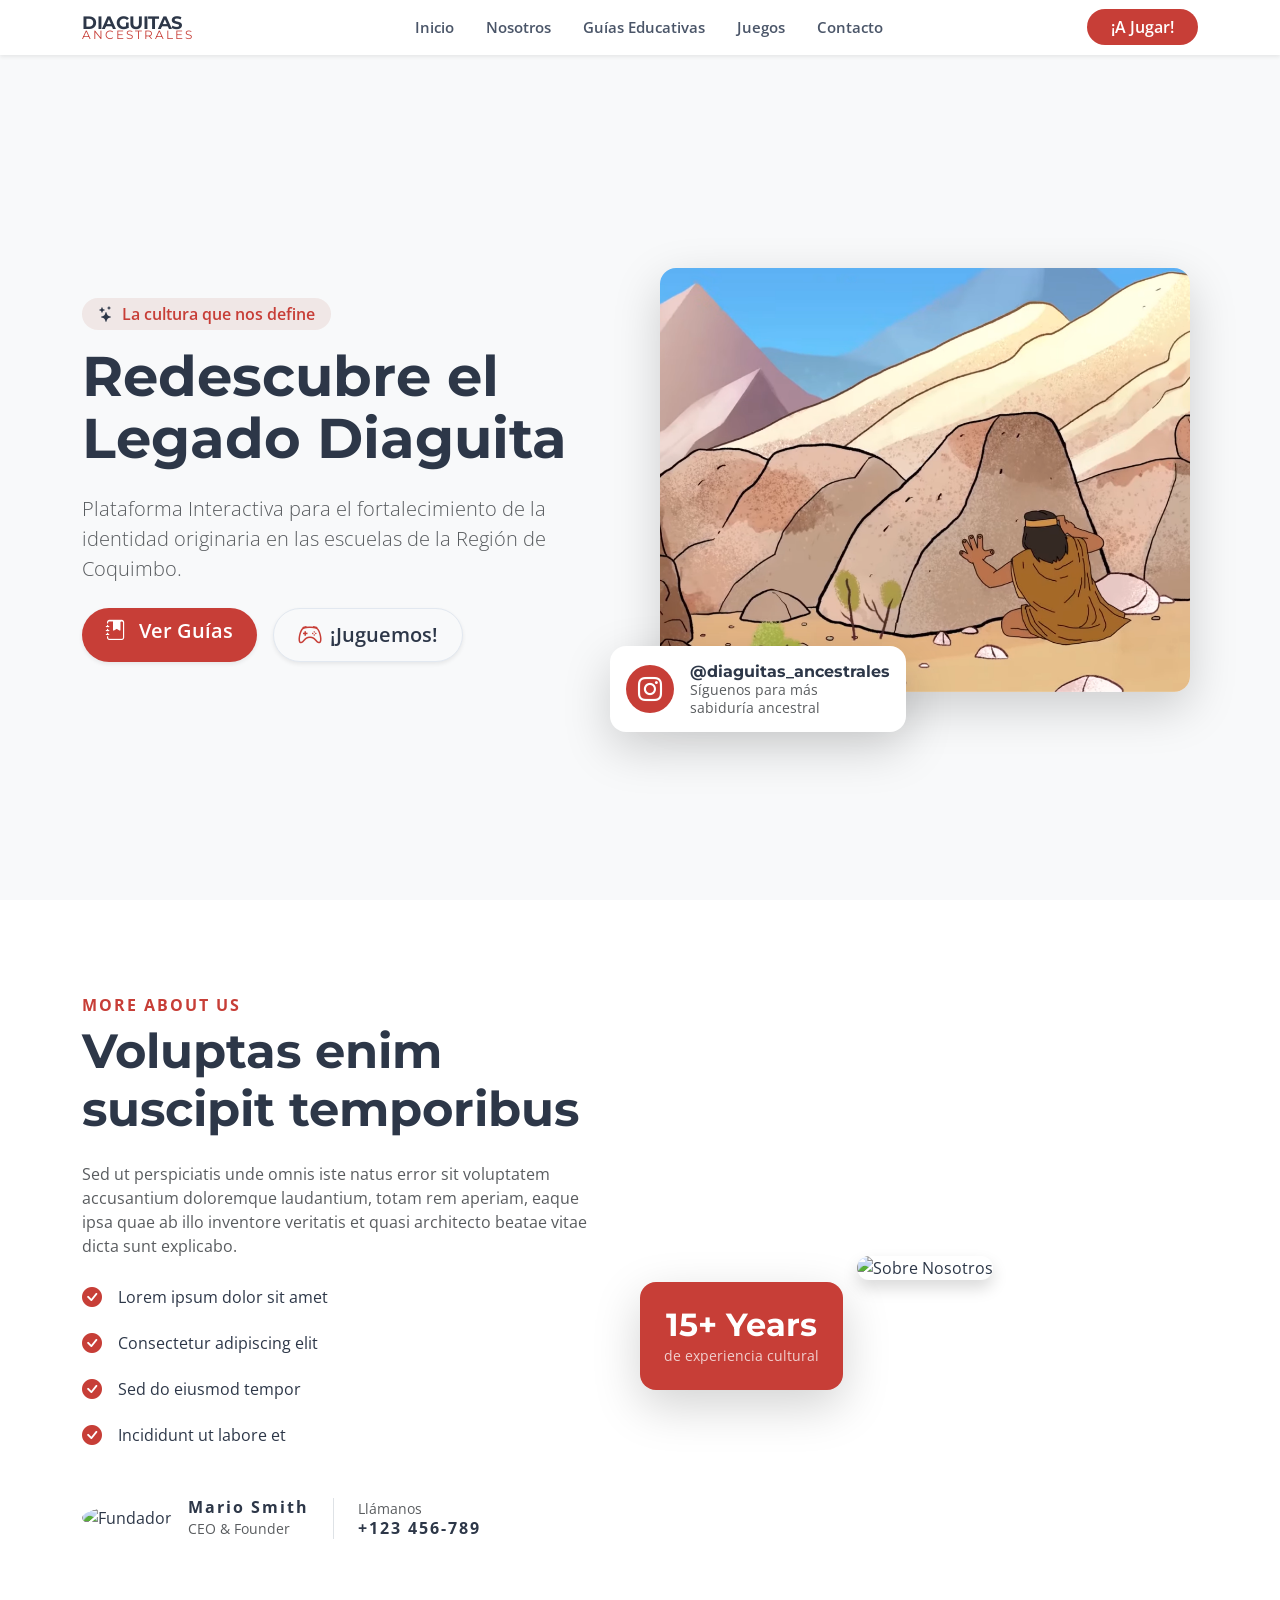
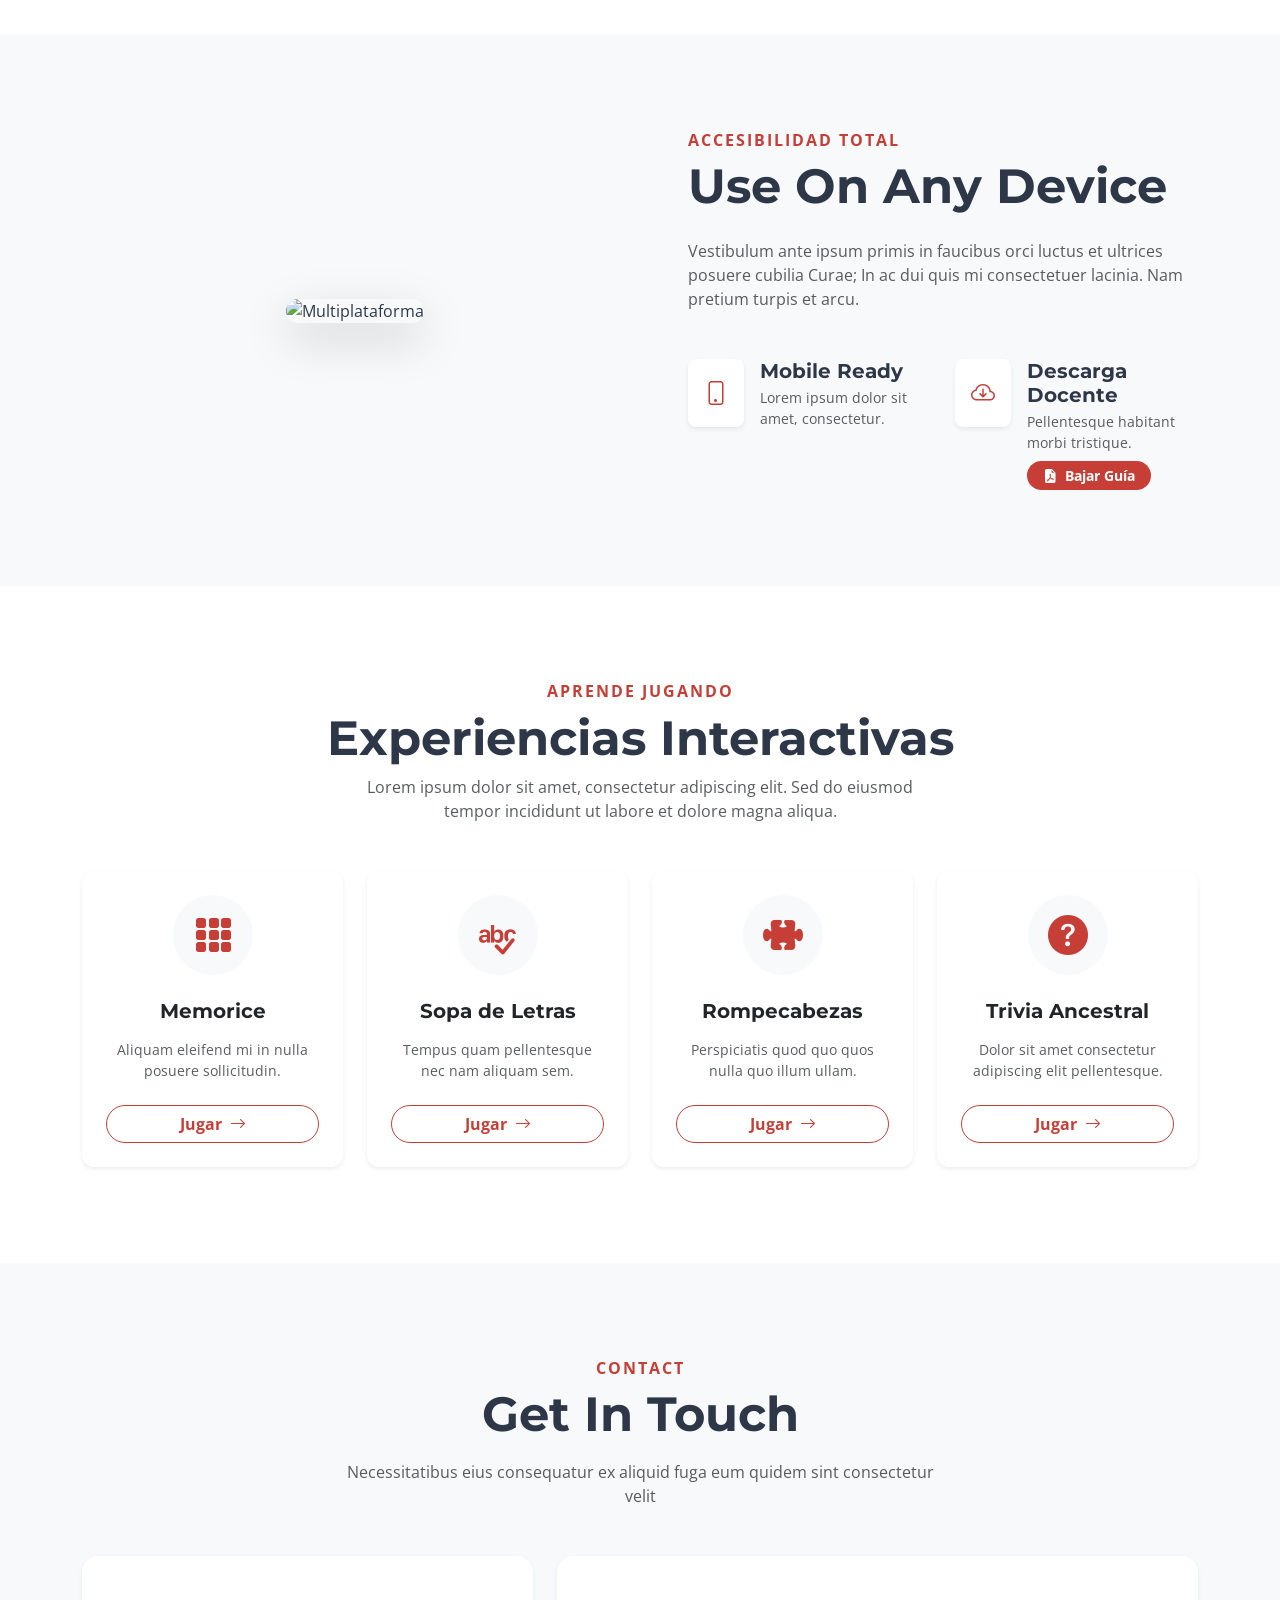
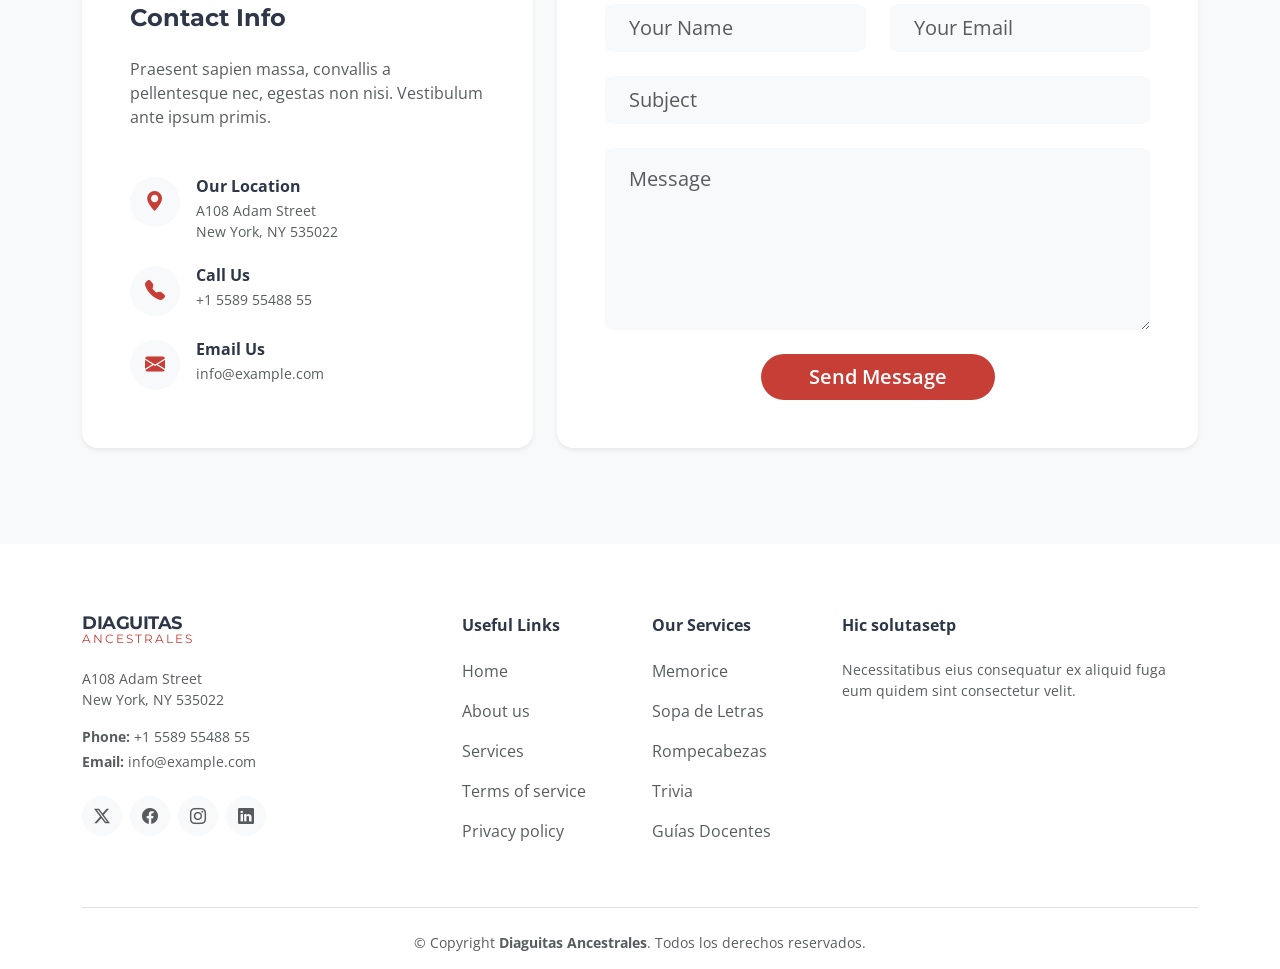
==== commit 5c1950f1: "hero ok" ====
--- a/index.html
+++ b/index.html
@@ -1,14 +1,16 @@
 <!DOCTYPE html>
 <html lang="es">
+
 <head>
     <meta charset="UTF-8">
     <meta name="viewport" content="width=device-width, initial-scale=1.0">
     <title>Diaguitas Ancestrales | Plataforma Educativa</title>
-    
+
     <link href="https://cdn.jsdelivr.net/npm/bootstrap@5.3.2/dist/css/bootstrap.min.css" rel="stylesheet">
     <link rel="stylesheet" href="https://cdn.jsdelivr.net/npm/bootstrap-icons@1.11.1/font/bootstrap-icons.css">
     <link rel="stylesheet" href="assets/css/style.css">
 </head>
+
 <body>
 
     <nav class="navbar navbar-expand-lg fixed-top shadow-sm bg-white">
@@ -33,34 +35,41 @@
         </div>
     </nav>
 
-    <section id="inicio" class="hero-section d-flex align-items-center bg-diaguita-crema" style="min-height: 100vh; padding-top: 100px;">
+    <section id="inicio" class="hero-section d-flex align-items-center bg-diaguita-crema"
+        style="min-height: 100vh; padding-top: 100px;">
         <div class="container">
             <div class="row align-items-center">
                 <div class="col-lg-6 mb-5 mb-lg-0 pe-lg-5">
                     <div class="d-inline-flex align-items-center px-3 py-1 rounded-pill mb-3 hero-badge">
-                        <i class="bi bi-stars me-2"></i> <span class="fw-semibold text-diaguita-primary">Identidad y Territorio</span>
-                    </div>
-                    <h1 class="display-3 fw-bold mb-4 text-diaguita-dark">Maecenas Vitae Consectetur Led Vestibulum Ante</h1>
-                    <p class="lead text-muted mb-4">Nullam quis ante. Etiam sit amet orci eget eros faucibus tincidunt. Duis leo. Sed fringilla mauris sit amet nibh.</p>
+                        <i class="bi bi-stars me-2"></i> <span class="fw-semibold text-diaguita-primary">La cultura que nos define</span>
+                    </div>
+                    <h1 class="display-3 fw-bold mb-4 text-diaguita-dark">Redescubre el Legado Diaguita
+                    </h1>
+                    <p class="lead text-muted mb-4">Plataforma Interactiva para el fortalecimiento de la identidad originaria en las escuelas de la Región de Coquimbo.</p>
                     <div class="d-flex flex-wrap gap-3 mt-4">
                         <a href="#guias" class="btn btn-diaguita btn-lg rounded-pill px-4 shadow-sm">
-                            <i class="bi bi-journal-bookmark-fill me-2"></i> Docentes
+                            <i class="bi bi-journal-bookmark-fill me-2"></i> Ver Guías
                         </a>
-                        <a href="#juegos" class="btn btn-light btn-lg rounded-pill px-4 d-flex align-items-center shadow-sm btn-play-video">
-                            <i class="bi bi-controller text-diaguita-primary fs-4 me-2"></i> 
-                            <span class="fw-semibold text-diaguita-dark">Estudiantes</span>
+                        <a href="#juegos"
+                            class="btn btn-light btn-lg rounded-pill px-4 d-flex align-items-center shadow-sm btn-play-video">
+                            <i class="bi bi-controller text-diaguita-primary fs-4 me-2"></i>
+                            <span class="fw-semibold text-diaguita-dark">¡Juguemos!</span>
                         </a>
                     </div>
                 </div>
                 <div class="col-lg-6 position-relative hero-images-container">
-                    <img src="https://via.placeholder.com/600x500?text=Arte+Diaguita" alt="Main" class="img-fluid rounded-4 shadow-lg">
-                    <div class="floating-card stat-card shadow-lg bg-white rounded-4 p-3 d-flex align-items-center gap-3">
-                        <div class="stat-icon bg-diaguita-primary rounded-circle text-white d-flex align-items-center justify-content-center" style="width: 50px; height: 50px;">
+                    <img src="assets/img/je1.png" alt="Main" class="img-fluid rounded-4 shadow-lg">
+                    <div
+                        class="floating-card stat-card shadow-lg bg-white rounded-4 p-3 d-flex align-items-center gap-3">
+                        <div class="stat-icon bg-diaguita-primary rounded-circle text-white d-flex align-items-center justify-content-center flex-shrink-0"
+                            style="width: 48px; height: 48px;">
                             <i class="bi bi-instagram fs-4"></i>
                         </div>
-                        <div>
-                            <h5 class="fw-bold mb-0 text-diaguita-dark">@tu_instagram</h5>
-                            <p class="text-muted small mb-0 lh-sm">Síguenos para conocer<br>nuestra sabiduría</p>
+
+                        <div class="overflow-hidden">
+                            <h5 class="fw-bold mb-0 text-diaguita-dark text-truncate" style="font-size: 1rem;">
+                                @diaguitas_ancestrales</h5>
+                            <p class="text-muted small mb-0 lh-sm">Síguenos para más<br>sabiduría ancestral</p>
                         </div>
                     </div>
                 </div>
@@ -72,28 +81,36 @@
         <div class="container py-5">
             <div class="row align-items-center">
                 <div class="col-lg-6 mb-5 mb-lg-0 pe-lg-5">
-                    <h6 class="text-diaguita-primary fw-bold text-uppercase mb-2" style="letter-spacing: 2px;">More About Us</h6>
+                    <h6 class="text-diaguita-primary fw-bold text-uppercase mb-2" style="letter-spacing: 2px;">More
+                        About Us</h6>
                     <h2 class="display-5 fw-bold text-diaguita-dark mb-4">Voluptas enim suscipit temporibus</h2>
-                    <p class="text-muted mb-4">Sed ut perspiciatis unde omnis iste natus error sit voluptatem accusantium doloremque laudantium, totam rem aperiam, eaque ipsa quae ab illo inventore veritatis et quasi architecto beatae vitae dicta sunt explicabo.</p>
-                    
+                    <p class="text-muted mb-4">Sed ut perspiciatis unde omnis iste natus error sit voluptatem
+                        accusantium doloremque laudantium, totam rem aperiam, eaque ipsa quae ab illo inventore
+                        veritatis et quasi architecto beatae vitae dicta sunt explicabo.</p>
+
                     <ul class="list-unstyled mb-5">
                         <li class="mb-3 d-flex align-items-center">
-                            <i class="bi bi-check-circle-fill text-diaguita-primary me-3 fs-5"></i> Lorem ipsum dolor sit amet
+                            <i class="bi bi-check-circle-fill text-diaguita-primary me-3 fs-5"></i> Lorem ipsum dolor
+                            sit amet
                         </li>
                         <li class="mb-3 d-flex align-items-center">
-                            <i class="bi bi-check-circle-fill text-diaguita-primary me-3 fs-5"></i> Consectetur adipiscing elit
+                            <i class="bi bi-check-circle-fill text-diaguita-primary me-3 fs-5"></i> Consectetur
+                            adipiscing elit
                         </li>
                         <li class="mb-3 d-flex align-items-center">
-                            <i class="bi bi-check-circle-fill text-diaguita-primary me-3 fs-5"></i> Sed do eiusmod tempor
+                            <i class="bi bi-check-circle-fill text-diaguita-primary me-3 fs-5"></i> Sed do eiusmod
+                            tempor
                         </li>
                         <li class="mb-3 d-flex align-items-center">
-                            <i class="bi bi-check-circle-fill text-diaguita-primary me-3 fs-5"></i> Incididunt ut labore et
+                            <i class="bi bi-check-circle-fill text-diaguita-primary me-3 fs-5"></i> Incididunt ut labore
+                            et
                         </li>
                     </ul>
 
                     <div class="d-flex align-items-center mt-5">
                         <div class="d-flex align-items-center pe-4 border-end">
-                            <img src="https://via.placeholder.com/60x60?text=Avatar" class="rounded-circle me-3" alt="Fundador">
+                            <img src="https://via.placeholder.com/60x60?text=Avatar" class="rounded-circle me-3"
+                                alt="Fundador">
                             <div>
                                 <h6 class="mb-0 fw-bold text-diaguita-dark">Mario Smith</h6>
                                 <p class="small text-muted mb-0">CEO & Founder</p>
@@ -107,8 +124,10 @@
                 </div>
 
                 <div class="col-lg-6 position-relative text-center">
-                    <img src="https://via.placeholder.com/550x450?text=Proyecto+Diaguita" class="img-fluid rounded-4 shadow" alt="Sobre Nosotros">
-                    <div class="position-absolute top-0 start-0 bg-diaguita-primary text-white p-4 rounded-4 shadow-lg experience-box mt-5 ms-lg-n4">
+                    <img src="https://via.placeholder.com/550x450?text=Proyecto+Diaguita"
+                        class="img-fluid rounded-4 shadow" alt="Sobre Nosotros">
+                    <div
+                        class="position-absolute top-0 start-0 bg-diaguita-primary text-white p-4 rounded-4 shadow-lg experience-box mt-5 ms-lg-n4">
                         <h2 class="fw-bold mb-0">15+ Years</h2>
                         <p class="small mb-0 opacity-75">de experiencia cultural</p>
                     </div>
@@ -121,13 +140,16 @@
         <div class="container py-5">
             <div class="row align-items-center">
                 <div class="col-lg-6 mb-5 mb-lg-0 text-center">
-                    <img src="https://via.placeholder.com/600x450?text=Mockup+Multiplataforma" class="img-fluid rounded-4 shadow-lg" alt="Multiplataforma">
-                </div>
-                
+                    <img src="https://via.placeholder.com/600x450?text=Mockup+Multiplataforma"
+                        class="img-fluid rounded-4 shadow-lg" alt="Multiplataforma">
+                </div>
+
                 <div class="col-lg-6 ps-lg-5">
-                    <h6 class="text-diaguita-primary fw-bold text-uppercase mb-2" style="letter-spacing: 2px;">Accesibilidad Total</h6>
+                    <h6 class="text-diaguita-primary fw-bold text-uppercase mb-2" style="letter-spacing: 2px;">
+                        Accesibilidad Total</h6>
                     <h2 class="display-5 fw-bold text-diaguita-dark mb-4">Use On Any Device</h2>
-                    <p class="text-muted mb-4">Vestibulum ante ipsum primis in faucibus orci luctus et ultrices posuere cubilia Curae; In ac dui quis mi consectetuer lacinia. Nam pretium turpis et arcu.</p>
+                    <p class="text-muted mb-4">Vestibulum ante ipsum primis in faucibus orci luctus et ultrices posuere
+                        cubilia Curae; In ac dui quis mi consectetuer lacinia. Nam pretium turpis et arcu.</p>
 
                     <div class="row g-4 mt-2">
                         <div class="col-sm-6">
@@ -149,7 +171,8 @@
                                 <div>
                                     <h5 class="fw-bold text-diaguita-dark mb-1">Descarga Docente</h5>
                                     <p class="text-muted small mb-2">Pellentesque habitant morbi tristique.</p>
-                                    <a href="assets/docs/guia-educativa.pdf" download class="btn btn-sm btn-diaguita rounded-pill fw-bold px-3">
+                                    <a href="assets/docs/guia-educativa.pdf" download
+                                        class="btn btn-sm btn-diaguita rounded-pill fw-bold px-3">
                                         <i class="bi bi-file-earmark-pdf-fill me-1"></i> Bajar Guía
                                     </a>
                                 </div>
@@ -164,53 +187,63 @@
     <section id="juegos" class="py-5 bg-white">
         <div class="container py-5">
             <div class="text-center mb-5">
-                <h6 class="text-diaguita-primary fw-bold text-uppercase mb-2" style="letter-spacing: 2px;">Aprende Jugando</h6>
+                <h6 class="text-diaguita-primary fw-bold text-uppercase mb-2" style="letter-spacing: 2px;">Aprende
+                    Jugando</h6>
                 <h2 class="display-5 fw-bold text-diaguita-dark">Experiencias Interactivas</h2>
-                <p class="text-muted mx-auto" style="max-width: 600px;">Lorem ipsum dolor sit amet, consectetur adipiscing elit. Sed do eiusmod tempor incididunt ut labore et dolore magna aliqua.</p>
+                <p class="text-muted mx-auto" style="max-width: 600px;">Lorem ipsum dolor sit amet, consectetur
+                    adipiscing elit. Sed do eiusmod tempor incididunt ut labore et dolore magna aliqua.</p>
             </div>
 
             <div class="row g-4">
                 <div class="col-md-6 col-lg-3">
                     <div class="card h-100 border-0 shadow-sm text-center p-4 game-card">
-                        <div class="icon-box bg-diaguita-crema text-diaguita-primary rounded-circle mx-auto mb-4 d-flex align-items-center justify-content-center" style="width: 80px; height: 80px;">
+                        <div class="icon-box bg-diaguita-crema text-diaguita-primary rounded-circle mx-auto mb-4 d-flex align-items-center justify-content-center"
+                            style="width: 80px; height: 80px;">
                             <i class="bi bi-grid-3x3-gap-fill fs-1"></i>
                         </div>
                         <h5 class="fw-bold mb-3">Memorice</h5>
                         <p class="text-muted small mb-4">Aliquam eleifend mi in nulla posuere sollicitudin.</p>
-                        <a href="memorice.html" class="btn btn-outline-danger rounded-pill mt-auto fw-bold">Jugar <i class="bi bi-arrow-right ms-1"></i></a>
+                        <a href="memorice.html" class="btn btn-outline-danger rounded-pill mt-auto fw-bold">Jugar <i
+                                class="bi bi-arrow-right ms-1"></i></a>
                     </div>
                 </div>
 
                 <div class="col-md-6 col-lg-3">
                     <div class="card h-100 border-0 shadow-sm text-center p-4 game-card">
-                        <div class="icon-box bg-diaguita-crema text-diaguita-primary rounded-circle mx-auto mb-4 d-flex align-items-center justify-content-center" style="width: 80px; height: 80px;">
+                        <div class="icon-box bg-diaguita-crema text-diaguita-primary rounded-circle mx-auto mb-4 d-flex align-items-center justify-content-center"
+                            style="width: 80px; height: 80px;">
                             <i class="bi bi-spellcheck fs-1"></i>
                         </div>
                         <h5 class="fw-bold mb-3">Sopa de Letras</h5>
                         <p class="text-muted small mb-4">Tempus quam pellentesque nec nam aliquam sem.</p>
-                        <a href="sopa-letras.html" class="btn btn-outline-danger rounded-pill mt-auto fw-bold">Jugar <i class="bi bi-arrow-right ms-1"></i></a>
+                        <a href="sopa-letras.html" class="btn btn-outline-danger rounded-pill mt-auto fw-bold">Jugar <i
+                                class="bi bi-arrow-right ms-1"></i></a>
                     </div>
                 </div>
 
                 <div class="col-md-6 col-lg-3">
                     <div class="card h-100 border-0 shadow-sm text-center p-4 game-card">
-                        <div class="icon-box bg-diaguita-crema text-diaguita-primary rounded-circle mx-auto mb-4 d-flex align-items-center justify-content-center" style="width: 80px; height: 80px;">
+                        <div class="icon-box bg-diaguita-crema text-diaguita-primary rounded-circle mx-auto mb-4 d-flex align-items-center justify-content-center"
+                            style="width: 80px; height: 80px;">
                             <i class="bi bi-puzzle-fill fs-1"></i>
                         </div>
                         <h5 class="fw-bold mb-3">Rompecabezas</h5>
                         <p class="text-muted small mb-4">Perspiciatis quod quo quos nulla quo illum ullam.</p>
-                        <a href="rompecabezas.html" class="btn btn-outline-danger rounded-pill mt-auto fw-bold">Jugar <i class="bi bi-arrow-right ms-1"></i></a>
+                        <a href="rompecabezas.html" class="btn btn-outline-danger rounded-pill mt-auto fw-bold">Jugar <i
+                                class="bi bi-arrow-right ms-1"></i></a>
                     </div>
                 </div>
 
                 <div class="col-md-6 col-lg-3">
                     <div class="card h-100 border-0 shadow-sm text-center p-4 game-card">
-                        <div class="icon-box bg-diaguita-crema text-diaguita-primary rounded-circle mx-auto mb-4 d-flex align-items-center justify-content-center" style="width: 80px; height: 80px;">
+                        <div class="icon-box bg-diaguita-crema text-diaguita-primary rounded-circle mx-auto mb-4 d-flex align-items-center justify-content-center"
+                            style="width: 80px; height: 80px;">
                             <i class="bi bi-question-circle-fill fs-1"></i>
                         </div>
                         <h5 class="fw-bold mb-3">Trivia Ancestral</h5>
                         <p class="text-muted small mb-4">Dolor sit amet consectetur adipiscing elit pellentesque.</p>
-                        <a href="trivia.html" class="btn btn-outline-danger rounded-pill mt-auto fw-bold">Jugar <i class="bi bi-arrow-right ms-1"></i></a>
+                        <a href="trivia.html" class="btn btn-outline-danger rounded-pill mt-auto fw-bold">Jugar <i
+                                class="bi bi-arrow-right ms-1"></i></a>
                     </div>
                 </div>
             </div>
@@ -222,17 +255,20 @@
             <div class="text-center mb-5">
                 <h6 class="text-diaguita-primary fw-bold text-uppercase mb-2" style="letter-spacing: 2px;">Contact</h6>
                 <h2 class="display-5 fw-bold text-diaguita-dark mb-3">Get In Touch</h2>
-                <p class="text-muted mx-auto" style="max-width: 600px;">Necessitatibus eius consequatur ex aliquid fuga eum quidem sint consectetur velit</p>
+                <p class="text-muted mx-auto" style="max-width: 600px;">Necessitatibus eius consequatur ex aliquid fuga
+                    eum quidem sint consectetur velit</p>
             </div>
 
             <div class="row g-4">
                 <div class="col-lg-5">
                     <div class="bg-white p-4 p-md-5 rounded-4 shadow-sm h-100 border-0">
                         <h4 class="fw-bold mb-4 text-diaguita-dark">Contact Info</h4>
-                        <p class="text-muted mb-5">Praesent sapien massa, convallis a pellentesque nec, egestas non nisi. Vestibulum ante ipsum primis.</p>
-                        
+                        <p class="text-muted mb-5">Praesent sapien massa, convallis a pellentesque nec, egestas non
+                            nisi. Vestibulum ante ipsum primis.</p>
+
                         <div class="d-flex align-items-start mb-4">
-                            <div class="bg-light text-diaguita-primary p-3 rounded-circle me-3 d-flex align-items-center justify-content-center" style="width: 50px; height: 50px;">
+                            <div class="bg-light text-diaguita-primary p-3 rounded-circle me-3 d-flex align-items-center justify-content-center"
+                                style="width: 50px; height: 50px;">
                                 <i class="bi bi-geo-alt-fill fs-5"></i>
                             </div>
                             <div>
@@ -242,7 +278,8 @@
                         </div>
 
                         <div class="d-flex align-items-start mb-4">
-                            <div class="bg-light text-diaguita-primary p-3 rounded-circle me-3 d-flex align-items-center justify-content-center" style="width: 50px; height: 50px;">
+                            <div class="bg-light text-diaguita-primary p-3 rounded-circle me-3 d-flex align-items-center justify-content-center"
+                                style="width: 50px; height: 50px;">
                                 <i class="bi bi-telephone-fill fs-5"></i>
                             </div>
                             <div>
@@ -252,7 +289,8 @@
                         </div>
 
                         <div class="d-flex align-items-start">
-                            <div class="bg-light text-diaguita-primary p-3 rounded-circle me-3 d-flex align-items-center justify-content-center" style="width: 50px; height: 50px;">
+                            <div class="bg-light text-diaguita-primary p-3 rounded-circle me-3 d-flex align-items-center justify-content-center"
+                                style="width: 50px; height: 50px;">
                                 <i class="bi bi-envelope-fill fs-5"></i>
                             </div>
                             <div>
@@ -268,19 +306,24 @@
                         <form>
                             <div class="row g-4">
                                 <div class="col-md-6">
-                                    <input type="text" class="form-control form-control-lg bg-light border-0 px-4" placeholder="Your Name" required>
+                                    <input type="text" class="form-control form-control-lg bg-light border-0 px-4"
+                                        placeholder="Your Name" required>
                                 </div>
                                 <div class="col-md-6">
-                                    <input type="email" class="form-control form-control-lg bg-light border-0 px-4" placeholder="Your Email" required>
+                                    <input type="email" class="form-control form-control-lg bg-light border-0 px-4"
+                                        placeholder="Your Email" required>
                                 </div>
                                 <div class="col-12">
-                                    <input type="text" class="form-control form-control-lg bg-light border-0 px-4" placeholder="Subject" required>
+                                    <input type="text" class="form-control form-control-lg bg-light border-0 px-4"
+                                        placeholder="Subject" required>
                                 </div>
                                 <div class="col-12">
-                                    <textarea class="form-control form-control-lg bg-light border-0 px-4 py-3" rows="5" placeholder="Message" required></textarea>
+                                    <textarea class="form-control form-control-lg bg-light border-0 px-4 py-3" rows="5"
+                                        placeholder="Message" required></textarea>
                                 </div>
                                 <div class="col-12 text-center mt-4">
-                                    <button type="submit" class="btn btn-diaguita btn-lg rounded-pill px-5">Send Message</button>
+                                    <button type="submit" class="btn btn-diaguita btn-lg rounded-pill px-5">Send
+                                        Message</button>
                                 </div>
                             </div>
                         </form>
@@ -296,45 +339,65 @@
                 <div class="col-lg-4 pe-lg-5">
                     <a class="navbar-brand fw-bold lh-1 text-diaguita-dark py-0 d-inline-block mb-4" href="index.html">
                         DIAGUITAS<br>
-                        <span class="text-diaguita-primary fs-6 fw-normal" style="letter-spacing: 2px;">ANCESTRALES</span>
+                        <span class="text-diaguita-primary fs-6 fw-normal"
+                            style="letter-spacing: 2px;">ANCESTRALES</span>
                     </a>
                     <p class="text-muted small mb-3">A108 Adam Street<br>New York, NY 535022</p>
                     <p class="text-muted small mb-1"><strong>Phone:</strong> +1 5589 55488 55</p>
                     <p class="text-muted small mb-4"><strong>Email:</strong> info@example.com</p>
-                    
+
                     <div class="d-flex gap-2">
-                        <a href="#" class="btn btn-light rounded-circle text-muted d-flex align-items-center justify-content-center" style="width: 40px; height: 40px;"><i class="bi bi-twitter-x"></i></a>
-                        <a href="#" class="btn btn-light rounded-circle text-muted d-flex align-items-center justify-content-center" style="width: 40px; height: 40px;"><i class="bi bi-facebook"></i></a>
-                        <a href="#" class="btn btn-light rounded-circle text-muted d-flex align-items-center justify-content-center" style="width: 40px; height: 40px;"><i class="bi bi-instagram"></i></a>
-                        <a href="#" class="btn btn-light rounded-circle text-muted d-flex align-items-center justify-content-center" style="width: 40px; height: 40px;"><i class="bi bi-linkedin"></i></a>
+                        <a href="#"
+                            class="btn btn-light rounded-circle text-muted d-flex align-items-center justify-content-center"
+                            style="width: 40px; height: 40px;"><i class="bi bi-twitter-x"></i></a>
+                        <a href="#"
+                            class="btn btn-light rounded-circle text-muted d-flex align-items-center justify-content-center"
+                            style="width: 40px; height: 40px;"><i class="bi bi-facebook"></i></a>
+                        <a href="#"
+                            class="btn btn-light rounded-circle text-muted d-flex align-items-center justify-content-center"
+                            style="width: 40px; height: 40px;"><i class="bi bi-instagram"></i></a>
+                        <a href="#"
+                            class="btn btn-light rounded-circle text-muted d-flex align-items-center justify-content-center"
+                            style="width: 40px; height: 40px;"><i class="bi bi-linkedin"></i></a>
                     </div>
                 </div>
 
                 <div class="col-lg-2 col-6">
                     <h6 class="fw-bold text-diaguita-dark mb-4">Useful Links</h6>
                     <ul class="list-unstyled mb-0">
-                        <li class="mb-3"><a href="#inicio" class="text-muted text-decoration-none footer-link">Home</a></li>
-                        <li class="mb-3"><a href="#nosotros" class="text-muted text-decoration-none footer-link">About us</a></li>
-                        <li class="mb-3"><a href="#juegos" class="text-muted text-decoration-none footer-link">Services</a></li>
-                        <li class="mb-3"><a href="#" class="text-muted text-decoration-none footer-link">Terms of service</a></li>
-                        <li class="mb-3"><a href="#" class="text-muted text-decoration-none footer-link">Privacy policy</a></li>
+                        <li class="mb-3"><a href="#inicio" class="text-muted text-decoration-none footer-link">Home</a>
+                        </li>
+                        <li class="mb-3"><a href="#nosotros" class="text-muted text-decoration-none footer-link">About
+                                us</a></li>
+                        <li class="mb-3"><a href="#juegos"
+                                class="text-muted text-decoration-none footer-link">Services</a></li>
+                        <li class="mb-3"><a href="#" class="text-muted text-decoration-none footer-link">Terms of
+                                service</a></li>
+                        <li class="mb-3"><a href="#" class="text-muted text-decoration-none footer-link">Privacy
+                                policy</a></li>
                     </ul>
                 </div>
 
                 <div class="col-lg-2 col-6">
                     <h6 class="fw-bold text-diaguita-dark mb-4">Our Services</h6>
                     <ul class="list-unstyled mb-0">
-                        <li class="mb-3"><a href="memorice.html" class="text-muted text-decoration-none footer-link">Memorice</a></li>
-                        <li class="mb-3"><a href="sopa-letras.html" class="text-muted text-decoration-none footer-link">Sopa de Letras</a></li>
-                        <li class="mb-3"><a href="rompecabezas.html" class="text-muted text-decoration-none footer-link">Rompecabezas</a></li>
-                        <li class="mb-3"><a href="trivia.html" class="text-muted text-decoration-none footer-link">Trivia</a></li>
-                        <li class="mb-3"><a href="#guias" class="text-muted text-decoration-none footer-link">Guías Docentes</a></li>
+                        <li class="mb-3"><a href="memorice.html"
+                                class="text-muted text-decoration-none footer-link">Memorice</a></li>
+                        <li class="mb-3"><a href="sopa-letras.html"
+                                class="text-muted text-decoration-none footer-link">Sopa de Letras</a></li>
+                        <li class="mb-3"><a href="rompecabezas.html"
+                                class="text-muted text-decoration-none footer-link">Rompecabezas</a></li>
+                        <li class="mb-3"><a href="trivia.html"
+                                class="text-muted text-decoration-none footer-link">Trivia</a></li>
+                        <li class="mb-3"><a href="#guias" class="text-muted text-decoration-none footer-link">Guías
+                                Docentes</a></li>
                     </ul>
                 </div>
 
                 <div class="col-lg-4">
                     <h6 class="fw-bold text-diaguita-dark mb-4">Hic solutasetp</h6>
-                    <p class="text-muted small">Necessitatibus eius consequatur ex aliquid fuga eum quidem sint consectetur velit.</p>
+                    <p class="text-muted small">Necessitatibus eius consequatur ex aliquid fuga eum quidem sint
+                        consectetur velit.</p>
                 </div>
             </div>
 
--- a/assets/css/style.css
+++ b/assets/css/style.css
@@ -3,7 +3,7 @@
 
 /* 2. VARIABLES GLOBALES */
 :root {
-    --diaguita-rojo: #A84632;      
+    --diaguita-rojo: #C73E37;      
     --diaguita-rojo-oscuro: #853525;
     --diaguita-crema: #f8f9fa;     
     --diaguita-negro: #2d3748;     
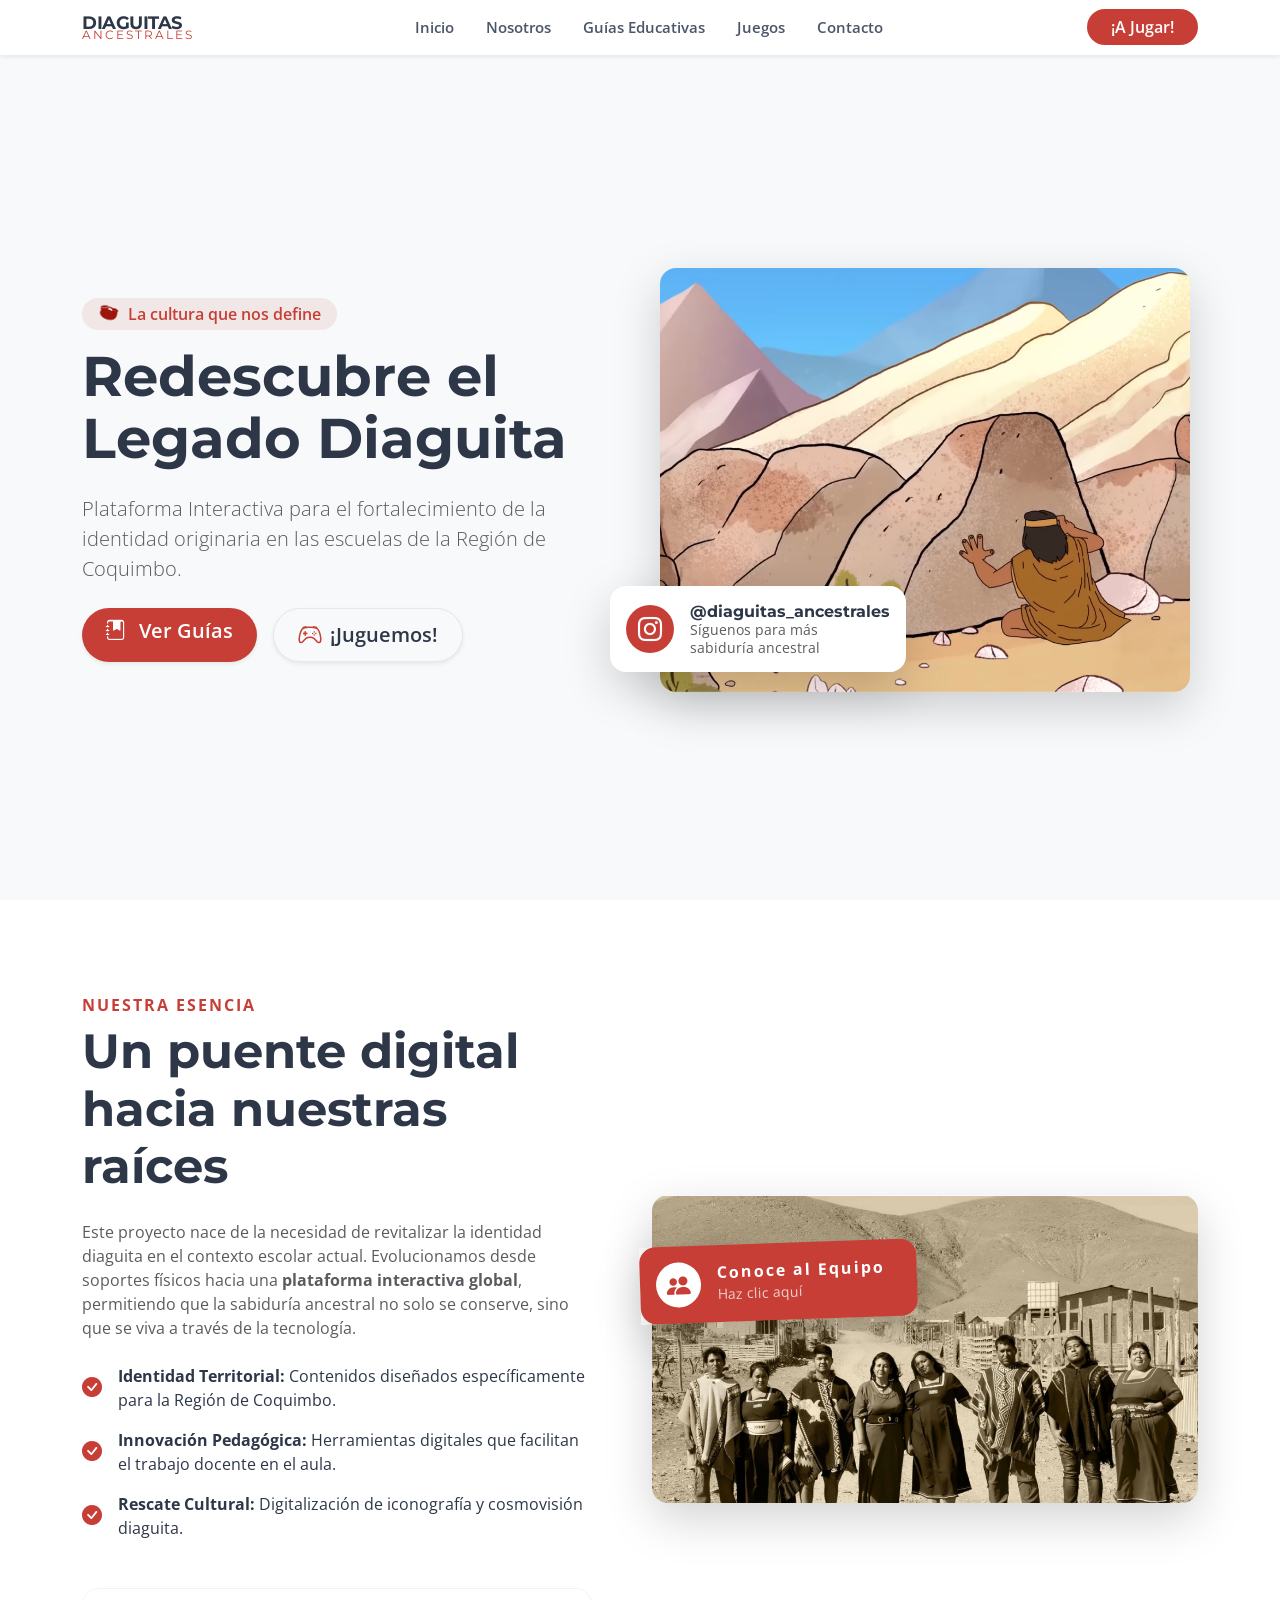
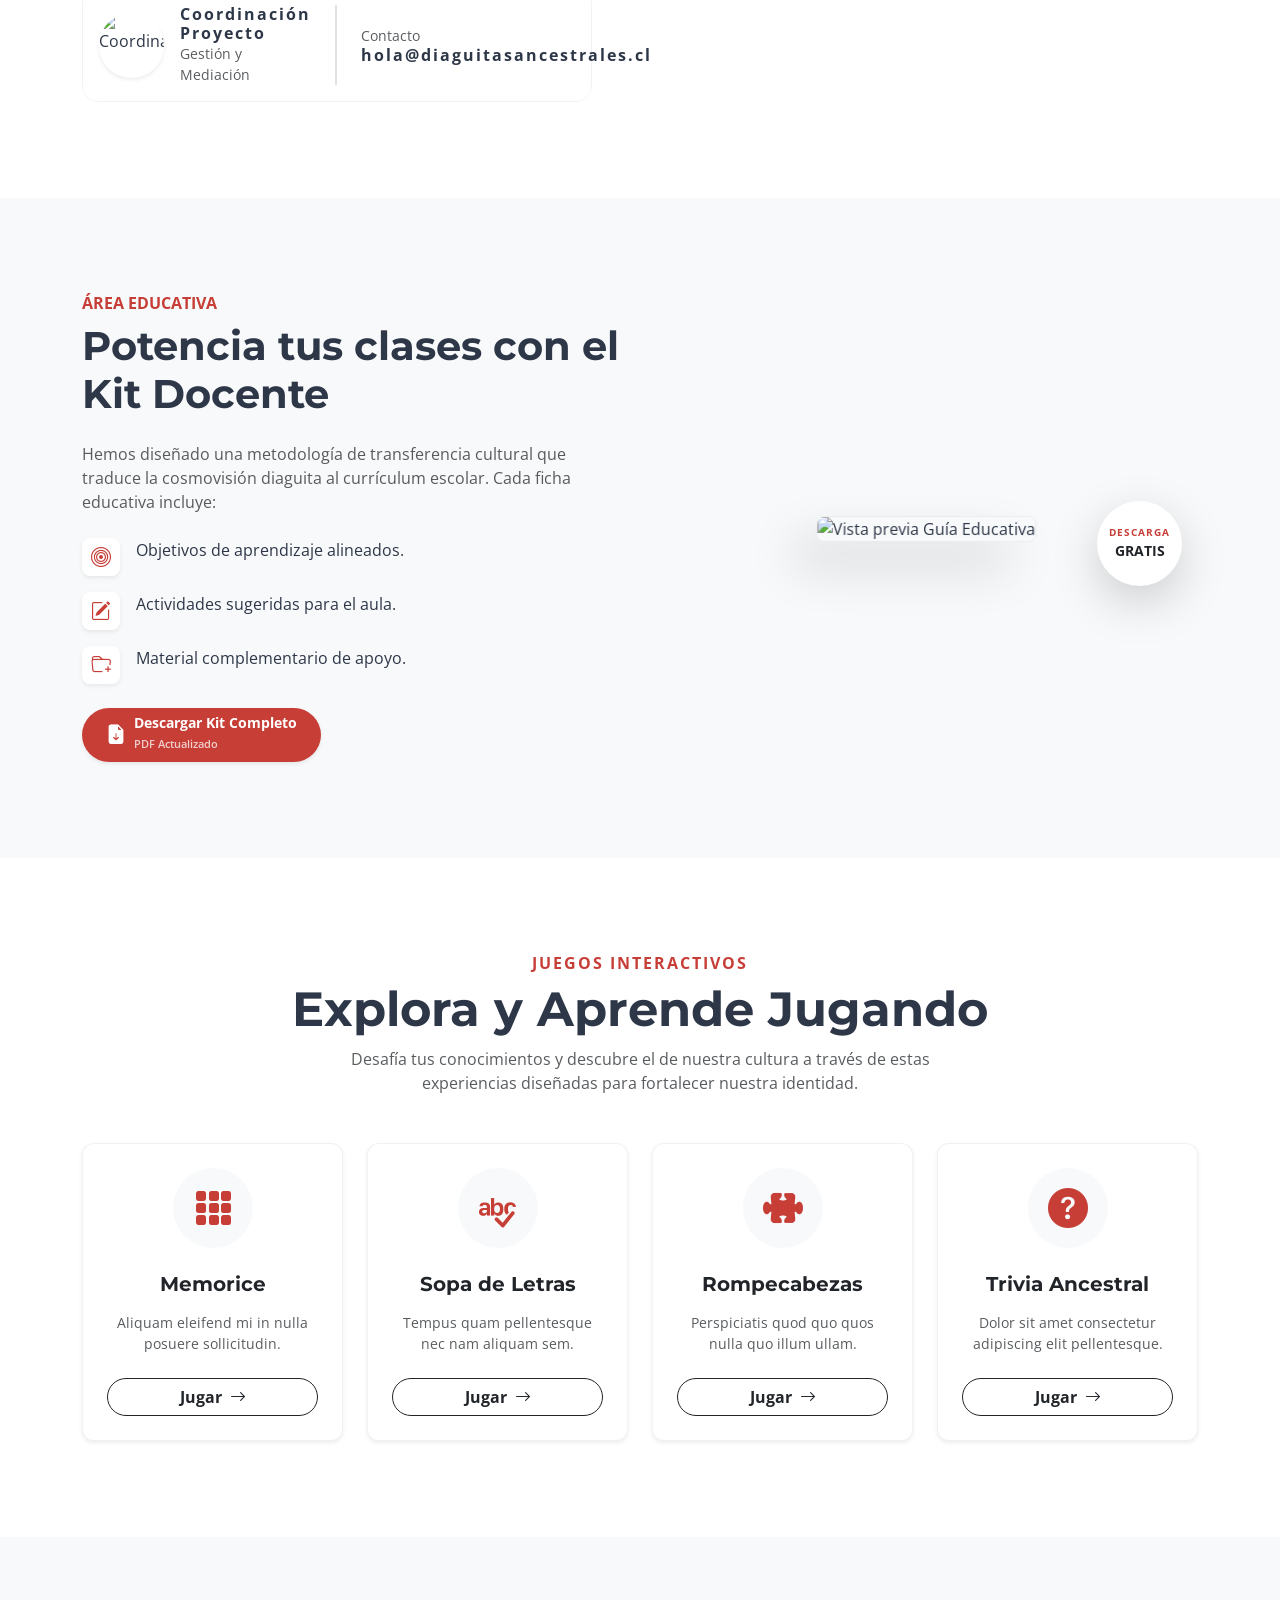
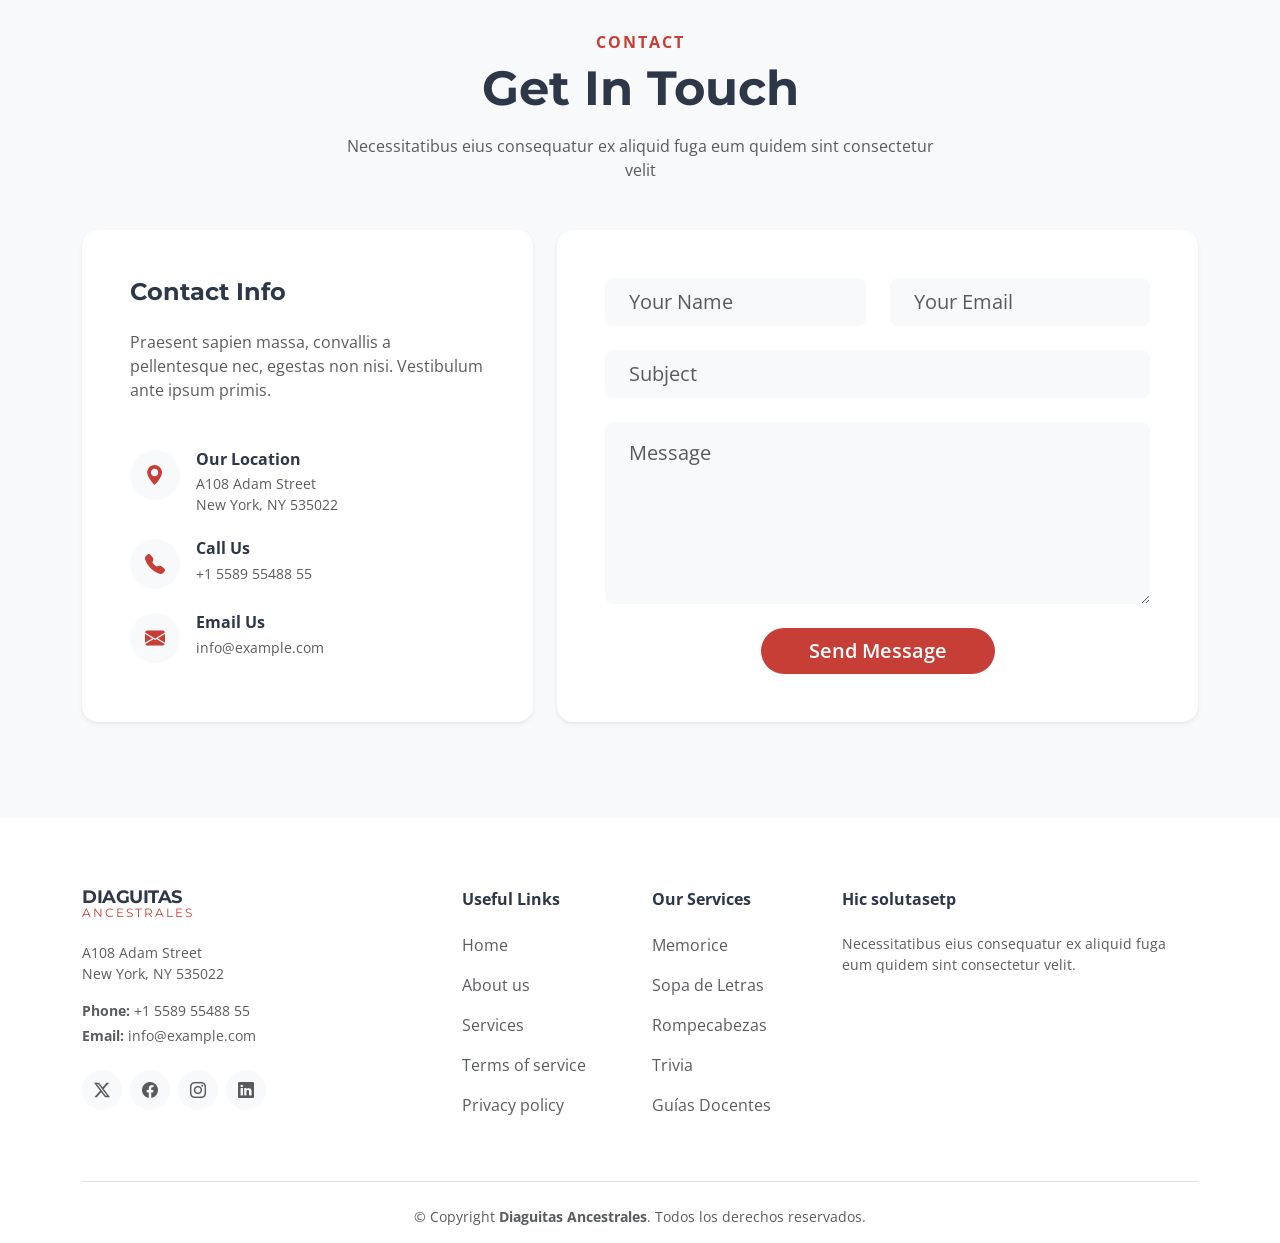
==== commit 8d43f586: "guias ok" ====
--- a/index.html
+++ b/index.html
@@ -41,11 +41,13 @@
             <div class="row align-items-center">
                 <div class="col-lg-6 mb-5 mb-lg-0 pe-lg-5">
                     <div class="d-inline-flex align-items-center px-3 py-1 rounded-pill mb-3 hero-badge">
-                        <i class="bi bi-stars me-2"></i> <span class="fw-semibold text-diaguita-primary">La cultura que nos define</span>
+                        <img src="assets/icon/jarra-2d.png" alt="Icono Diaguita" class="hero-badge-icon me-2"> <span
+                            class="fw-semibold text-diaguita-primary">La cultura que nos define</span>
                     </div>
                     <h1 class="display-3 fw-bold mb-4 text-diaguita-dark">Redescubre el Legado Diaguita
                     </h1>
-                    <p class="lead text-muted mb-4">Plataforma Interactiva para el fortalecimiento de la identidad originaria en las escuelas de la Región de Coquimbo.</p>
+                    <p class="lead text-muted mb-4">Plataforma Interactiva para el fortalecimiento de la identidad
+                        originaria en las escuelas de la Región de Coquimbo.</p>
                     <div class="d-flex flex-wrap gap-3 mt-4">
                         <a href="#guias" class="btn btn-diaguita btn-lg rounded-pill px-4 shadow-sm">
                             <i class="bi bi-journal-bookmark-fill me-2"></i> Ver Guías
@@ -80,58 +82,72 @@
     <section id="nosotros" class="py-5 bg-white">
         <div class="container py-5">
             <div class="row align-items-center">
+
                 <div class="col-lg-6 mb-5 mb-lg-0 pe-lg-5">
-                    <h6 class="text-diaguita-primary fw-bold text-uppercase mb-2" style="letter-spacing: 2px;">More
-                        About Us</h6>
-                    <h2 class="display-5 fw-bold text-diaguita-dark mb-4">Voluptas enim suscipit temporibus</h2>
-                    <p class="text-muted mb-4">Sed ut perspiciatis unde omnis iste natus error sit voluptatem
-                        accusantium doloremque laudantium, totam rem aperiam, eaque ipsa quae ab illo inventore
-                        veritatis et quasi architecto beatae vitae dicta sunt explicabo.</p>
+                    <h6 class="text-diaguita-primary fw-bold text-uppercase mb-2" style="letter-spacing: 2px;">Nuestra
+                        Esencia</h6>
+                    <h2 class="display-5 fw-bold text-diaguita-dark mb-4">Un puente digital hacia nuestras raíces</h2>
+                    <p class="text-muted mb-4">
+                        Este proyecto nace de la necesidad de revitalizar la identidad diaguita en el contexto escolar
+                        actual. Evolucionamos desde soportes físicos hacia una <strong>plataforma interactiva
+                            global</strong>, permitiendo que la sabiduría ancestral no solo se conserve, sino que se
+                        viva a través de la tecnología.
+                    </p>
 
                     <ul class="list-unstyled mb-5">
                         <li class="mb-3 d-flex align-items-center">
-                            <i class="bi bi-check-circle-fill text-diaguita-primary me-3 fs-5"></i> Lorem ipsum dolor
-                            sit amet
+                            <i class="bi bi-check-circle-fill text-diaguita-primary me-3 fs-5"></i>
+                            <span><strong>Identidad Territorial:</strong> Contenidos diseñados específicamente para la
+                                Región de Coquimbo.</span>
                         </li>
                         <li class="mb-3 d-flex align-items-center">
-                            <i class="bi bi-check-circle-fill text-diaguita-primary me-3 fs-5"></i> Consectetur
-                            adipiscing elit
+                            <i class="bi bi-check-circle-fill text-diaguita-primary me-3 fs-5"></i>
+                            <span><strong>Innovación Pedagógica:</strong> Herramientas digitales que facilitan el
+                                trabajo docente en el aula.</span>
                         </li>
                         <li class="mb-3 d-flex align-items-center">
-                            <i class="bi bi-check-circle-fill text-diaguita-primary me-3 fs-5"></i> Sed do eiusmod
-                            tempor
-                        </li>
-                        <li class="mb-3 d-flex align-items-center">
-                            <i class="bi bi-check-circle-fill text-diaguita-primary me-3 fs-5"></i> Incididunt ut labore
-                            et
+                            <i class="bi bi-check-circle-fill text-diaguita-primary me-3 fs-5"></i>
+                            <span><strong>Rescate Cultural:</strong> Digitalización de iconografía y cosmovisión
+                                diaguita.</span>
                         </li>
                     </ul>
 
-                    <div class="d-flex align-items-center mt-5">
-                        <div class="d-flex align-items-center pe-4 border-end">
-                            <img src="https://via.placeholder.com/60x60?text=Avatar" class="rounded-circle me-3"
-                                alt="Fundador">
+                    <div class="d-flex align-items-center mt-5 p-3 rounded-4"
+                        style="background-color: var(--diaguita-crema-fondo);">
+                        <div class="d-flex align-items-center pe-4 border-end border-secondary">
+                            <img src="assets/img/maxi.png" class="rounded-circle me-3 shadow-sm" alt="Coordinador"
+                                style="width: 65px; height: 65px; object-fit: cover;">
                             <div>
-                                <h6 class="mb-0 fw-bold text-diaguita-dark">Mario Smith</h6>
-                                <p class="small text-muted mb-0">CEO & Founder</p>
+                                <h6 class="mb-0 fw-bold text-diaguita-dark">Coordinación Proyecto</h6>
+                                <p class="small text-muted mb-0">Gestión y Mediación</p>
                             </div>
                         </div>
                         <div class="ps-4">
-                            <p class="small text-muted mb-0">Llámanos</p>
-                            <h6 class="fw-bold mb-0 text-diaguita-dark">+123 456-789</h6>
+                            <p class="small text-muted mb-0">Contacto</p>
+                            <h6 class="fw-bold mb-0 text-diaguita-dark">hola@diaguitasancestrales.cl</h6>
                         </div>
                     </div>
                 </div>
 
                 <div class="col-lg-6 position-relative text-center">
-                    <img src="https://via.placeholder.com/550x450?text=Proyecto+Diaguita"
-                        class="img-fluid rounded-4 shadow" alt="Sobre Nosotros">
-                    <div
-                        class="position-absolute top-0 start-0 bg-diaguita-primary text-white p-4 rounded-4 shadow-lg experience-box mt-5 ms-lg-n4">
-                        <h2 class="fw-bold mb-0">15+ Years</h2>
-                        <p class="small mb-0 opacity-75">de experiencia cultural</p>
-                    </div>
-                </div>
+                    <img src="assets/img/tribu-diaguita.png" class="img-fluid rounded-4 shadow-lg"
+                        alt="Proyecto Diaguita">
+
+                    <a href="#contacto"
+                        class="position-absolute top-0 start-0 text-decoration-none shadow-lg experience-box mt-5 ms-lg-n4 floating-about-btn">
+                        <div class="bg-diaguita-primary text-white p-3 rounded-4 d-flex align-items-center gap-3">
+                            <div class="btn-icon-circle bg-white text-diaguita-primary rounded-circle d-flex align-items-center justify-content-center"
+                                style="width: 45px; height: 45px;">
+                                <i class="bi bi-people-fill fs-4"></i>
+                            </div>
+                            <div class="text-start pe-3">
+                                <h6 class="fw-bold mb-0">Conoce al Equipo</h6>
+                                <p class="small mb-0 opacity-75">Haz clic aquí</p>
+                            </div>
+                        </div>
+                    </a>
+                </div>
+
             </div>
         </div>
     </section>
@@ -139,45 +155,57 @@
     <section id="guias" class="py-5 bg-diaguita-crema">
         <div class="container py-5">
             <div class="row align-items-center">
-                <div class="col-lg-6 mb-5 mb-lg-0 text-center">
-                    <img src="https://via.placeholder.com/600x450?text=Mockup+Multiplataforma"
-                        class="img-fluid rounded-4 shadow-lg" alt="Multiplataforma">
-                </div>
-
-                <div class="col-lg-6 ps-lg-5">
-                    <h6 class="text-diaguita-primary fw-bold text-uppercase mb-2" style="letter-spacing: 2px;">
-                        Accesibilidad Total</h6>
-                    <h2 class="display-5 fw-bold text-diaguita-dark mb-4">Use On Any Device</h2>
-                    <p class="text-muted mb-4">Vestibulum ante ipsum primis in faucibus orci luctus et ultrices posuere
-                        cubilia Curae; In ac dui quis mi consectetuer lacinia. Nam pretium turpis et arcu.</p>
-
-                    <div class="row g-4 mt-2">
-                        <div class="col-sm-6">
-                            <div class="d-flex align-items-start">
-                                <div class="bg-white p-3 rounded-3 shadow-sm me-3 text-diaguita-primary">
-                                    <i class="bi bi-phone fs-4"></i>
-                                </div>
-                                <div>
-                                    <h5 class="fw-bold text-diaguita-dark mb-1">Mobile Ready</h5>
-                                    <p class="text-muted small mb-0">Lorem ipsum dolor sit amet, consectetur.</p>
-                                </div>
-                            </div>
-                        </div>
-                        <div class="col-sm-6">
-                            <div class="d-flex align-items-start">
-                                <div class="bg-white p-3 rounded-3 shadow-sm me-3 text-diaguita-primary">
-                                    <i class="bi bi-cloud-arrow-down fs-4"></i>
-                                </div>
-                                <div>
-                                    <h5 class="fw-bold text-diaguita-dark mb-1">Descarga Docente</h5>
-                                    <p class="text-muted small mb-2">Pellentesque habitant morbi tristique.</p>
-                                    <a href="assets/docs/guia-educativa.pdf" download
-                                        class="btn btn-sm btn-diaguita rounded-pill fw-bold px-3">
-                                        <i class="bi bi-file-earmark-pdf-fill me-1"></i> Bajar Guía
-                                    </a>
-                                </div>
-                            </div>
-                        </div>
+
+                <div class="col-lg-6 mb-5 mb-lg-0">
+                    <h6 class="text-diaguita-primary fw-bold text-uppercase mb-2">Área Educativa</h6>
+                    <h2 class="display-6 fw-bold text-diaguita-dark mb-4">Potencia tus clases con el Kit Docente</h2>
+                    <p class="text-muted mb-4">
+                        Hemos diseñado una metodología de transferencia cultural que traduce la cosmovisión diaguita al
+                        currículum escolar. Cada ficha educativa incluye:
+                    </p>
+
+                    <ul class="list-unstyled mb-4">
+                        <li class="mb-3 d-flex align-items-start">
+                            <i
+                                class="bi bi-bullseye text-diaguita-primary me-3 fs-5 bg-white p-2 rounded-3 shadow-sm"></i>
+                            <span>Objetivos de aprendizaje alineados.</span>
+                        </li>
+                        <li class="mb-3 d-flex align-items-start">
+                            <i
+                                class="bi bi-pencil-square text-diaguita-primary me-3 fs-5 bg-white p-2 rounded-3 shadow-sm"></i>
+                            <span>Actividades sugeridas para el aula.</span>
+                        </li>
+                        <li class="mb-3 d-flex align-items-start">
+                            <i
+                                class="bi bi-folder-plus text-diaguita-primary me-3 fs-5 bg-white p-2 rounded-3 shadow-sm"></i>
+                            <span>Material complementario de apoyo.</span>
+                        </li>
+                    </ul>
+
+                    <a href="assets/docs/KIT-DOCENTE-DIAGUITA-COMPLETO.pdf" download
+                        class="btn btn-diaguita rounded-pill px-4 py-2 shadow-sm d-inline-flex align-items-center">
+                        <i class="bi bi-file-earmark-arrow-down-fill fs-5 me-2"></i>
+                        <div class="text-start">
+                            <span class="d-block fw-bold lh-1" style="font-size: 0.9rem;">Descargar Kit Completo</span>
+                            <small class="opacity-75" style="font-size: 0.7rem;">PDF Actualizado</small>
+                        </div>
+                    </a>
+                </div>
+
+                <div class="col-lg-6 text-center position-relative">
+                    <div class="guide-mockup-container">
+                        <img src="assets/img/guia.png" alt="Vista previa Guía Educativa"
+                            class="img-fluid shadow-lg rounded-3 guide-preview-img">
+
+                        <a href="assets/docs/KIT-DOCENTE-DIAGUITA-COMPLETO.pdf" download
+                            class="position-absolute top-0 end-0 bg-white shadow-lg rounded-circle d-flex align-items-center justify-content-center p-3 m-3 border border-diaguita-primary text-decoration-none floating-download-badge"
+                            style="width: 85px; height: 85px; z-index: 5;">
+                            <div class="text-center">
+                                <span class="d-block fw-bold text-diaguita-primary"
+                                    style="font-size: 0.65rem; letter-spacing: 1px;">DESCARGA</span>
+                                <span class="d-block fw-bold text-dark" style="font-size: 0.9rem;">GRATIS</span>
+                            </div>
+                        </a>
                     </div>
                 </div>
             </div>
@@ -187,11 +215,10 @@
     <section id="juegos" class="py-5 bg-white">
         <div class="container py-5">
             <div class="text-center mb-5">
-                <h6 class="text-diaguita-primary fw-bold text-uppercase mb-2" style="letter-spacing: 2px;">Aprende
-                    Jugando</h6>
-                <h2 class="display-5 fw-bold text-diaguita-dark">Experiencias Interactivas</h2>
-                <p class="text-muted mx-auto" style="max-width: 600px;">Lorem ipsum dolor sit amet, consectetur
-                    adipiscing elit. Sed do eiusmod tempor incididunt ut labore et dolore magna aliqua.</p>
+                <h6 class="text-diaguita-primary fw-bold text-uppercase mb-2" style="letter-spacing: 2px;">Juegos
+                    interactivos</h6>
+                <h2 class="display-5 fw-bold text-diaguita-dark">Explora y Aprende Jugando</h2>
+                <p class="text-muted mx-auto" style="max-width: 600px;">Desafía tus conocimientos y descubre el de nuestra cultura a través de estas experiencias diseñadas para fortalecer nuestra identidad.</p>
             </div>
 
             <div class="row g-4">
--- a/assets/css/style.css
+++ b/assets/css/style.css
@@ -164,3 +164,318 @@
     padding-left: 5px; /* Pequeño salto a la derecha al pasar el mouse */
 }
 
+/* Ajuste para que la imagen se comporte como un icono pequeño */
+.hero-badge-icon {
+    width: 22px;               /* Tamaño similar al de las estrellas */
+    height: 22px;
+    object-fit: contain;       /* Evita que se deforme */
+    display: inline-block;
+    vertical-align: middle;    /* La centra perfectamente con el texto */
+    margin-top: -2px;          /* Ajuste fino de posición */
+}
+
+/* --- CONTENEDOR PRINCIPAL --- */
+.hero-images-container {
+    position: relative;
+    padding: 20px;
+}
+
+.main-hero-img {
+    width: 100%;
+    height: auto;
+    border: 8px solid white;
+    border-radius: 20px;
+}
+
+/* --- DETALLE JEROGLÍFICO (Derecha) --- */
+.detail-overlay {
+    position: absolute;
+    bottom: -15px;      /* Sobresale un poco hacia abajo */
+    right: -10px;       /* Sobresale un poco hacia la derecha */
+    width: 180px;       /* Tamaño del detalle */
+    height: 180px;
+    border: 6px solid white;
+    border-radius: 15px;
+    overflow: hidden;
+    z-index: 10;
+    animation: float-detail 5s ease-in-out infinite;
+}
+
+.detail-overlay img {
+    width: 100%;
+    height: 100%;
+    object-fit: cover;
+}
+
+/* --- TARJETA INSTAGRAM (Izquierda) --- */
+.stat-card {
+    position: absolute;
+    bottom: 40px;       /* Más arriba para no chocar con el detalle */
+    left: -30px;        /* Sobresale hacia la izquierda */
+    min-width: 240px;
+    z-index: 11;
+    animation: float-instagram 6s ease-in-out infinite;
+}
+
+/* --- ANIMACIONES INDEPENDIENTES --- */
+@keyframes float-detail {
+    0%, 100% { transform: translateY(0) rotate(2deg); }
+    50% { transform: translateY(-12px) rotate(-1deg); }
+}
+
+@keyframes float-instagram {
+    0%, 100% { transform: translateY(0); }
+    50% { transform: translateY(-18px); }
+}
+
+/* Ajustes Página 2: Nosotros */
+#nosotros .border-end {
+    border-right: 2px solid #dee2e6 !important;
+}
+
+#nosotros .experience-box {
+    min-width: 200px;
+    transform: rotate(-2deg); /* Un toque orgánico */
+    transition: transform 0.3s ease;
+}
+
+#nosotros .experience-box:hover {
+    transform: rotate(0deg) scale(1.05);
+}
+
+/* Color de fondo suave para el perfil del coordinador */
+.rounded-4[style*="background-color"] {
+    border: 1px solid rgba(0,0,0,0.05);
+}
+
+/* Transformación del cuadro en Botón Flotante */
+.floating-about-btn {
+    z-index: 10;
+    transition: all 0.3s ease;
+    animation: float-about 6s ease-in-out infinite; /* Movimiento similar al de Instagram */
+}
+
+/* Efecto al pasar el mouse */
+.floating-about-btn:hover {
+    transform: scale(1.05) !important; /* Crece un poquito */
+    filter: brightness(1.1);
+}
+
+/* El círculo blanco del icono */
+.btn-icon-circle {
+    transition: transform 0.3s ease;
+}
+
+.floating-about-btn:hover .btn-icon-circle {
+    transform: rotate(15deg); /* Gira un poco el icono al pasar el mouse */
+}
+
+/* Animación de flotación suave */
+@keyframes float-about {
+    0%, 100% { transform: translateY(0) rotate(-1deg); }
+    50% { transform: translateY(-20px) rotate(1deg); }
+}
+
+/* Ajuste para móviles: que no tape la cara de la foto */
+@media (max-width: 991px) {
+    .floating-about-btn {
+        position: relative !important;
+        display: inline-block;
+        margin: 20px 0 0 0 !important;
+        top: 0 !important;
+        start: 0 !important;
+    }
+}
+
+/* Ajuste de los nuevos íconos de la lista */
+#guias li i {
+    width: 32px;
+    height: 32px;
+    background-color: rgba(168, 70, 50, 0.1); /* Fondo rojo muy suave */
+    border-radius: 8px;
+    display: flex;
+    align-items: center;
+    justify-content: center;
+    transition: all 0.3s ease;
+}
+
+#guias li:hover i {
+    background-color: var(--diaguita-rojo-original);
+    color: white !important;
+}
+
+/* Redimensionamiento del botón de descarga */
+.btn-download-optimized {
+    max-width: fit-content;
+    border: 2px solid transparent;
+}
+
+.btn-download-optimized:hover {
+    transform: scale(1.02);
+    box-shadow: 0 5px 15px rgba(0,0,0,0.1) !important;
+}
+
+/* Ajuste fino de la tipografía dentro del botón */
+.btn-download-optimized .lh-1 {
+    line-height: 1.2 !important;
+}
+
+/* Estilos para el Mockup de la Guía */
+.guide-mockup-container {
+    position: relative;
+    padding: 30px;
+    perspective: 1200px; /* Crea el efecto de profundidad */
+}
+
+.guide-preview-img {
+    max-width: 80%;
+    height: auto;
+    border: 1px solid rgba(0,0,0,0.05);
+    /* Rotación para dar volumen */
+    transform: rotateY(-8deg) rotateX(2deg);
+    transition: all 0.5s ease;
+    /* Sombra profunda para que "salte" de la pantalla */
+    box-shadow: -25px 25px 50px rgba(0,0,0,0.15) !important;
+}
+
+/* Efecto al pasar el mouse sobre la gráfica */
+.guide-mockup-container:hover .guide-preview-img {
+    transform: rotateY(0deg) rotateX(0deg) scale(1.03);
+    box-shadow: -10px 10px 30px rgba(0,0,0,0.1) !important;
+}
+
+/* Ajuste de iconos de la lista */
+#guias li i {
+    min-width: 38px;
+    height: 38px;
+    display: flex;
+    align-items: center;
+    justify-content: center;
+}
+
+/* Estilo para que el círculo funcione como botón interactivo */
+.floating-download-badge {
+    transition: all 0.3s cubic-bezier(0.175, 0.885, 0.32, 1.275);
+    cursor: pointer;
+}
+
+.floating-download-badge:hover {
+    transform: scale(1.15) rotate(15deg); /* Crece y gira un poco */
+    background-color: var(--diaguita-rojo-original) !important;
+    border-color: white !important;
+}
+
+/* Cambia el color del texto dentro del círculo al pasar el mouse */
+.floating-download-badge:hover span {
+    color: white !important;
+}
+
+/* Animación sutil para atraer la atención */
+.floating-download-badge {
+    animation: badge-pulse 3s infinite;
+}
+
+@keyframes badge-pulse {
+    0% { box-shadow: 0 0 0 0 rgba(168, 70, 50, 0.4); }
+    70% { box-shadow: 0 0 0 15px rgba(168, 70, 50, 0); }
+    100% { box-shadow: 0 0 0 0 rgba(168, 70, 50, 0); }
+}
+
+/* --- ESTILO DEFINITIVO PARA EL BOTÓN CIRCULAR --- */
+
+/* 1. Estado Base (Sin pasar el mouse) */
+.floating-download-badge {
+    background-color: #ffffff !important; /* Fondo blanco inicial */
+    border: 2px solid var(--diaguita-rojo-original) !important;
+    transition: all 0.3s ease-in-out !important;
+    text-decoration: none !important;
+    display: flex;
+    flex-direction: column;
+    justify-content: center;
+    align-items: center;
+}
+
+/* 2. Estado HOVER (Cuando pasas el mouse) */
+.floating-download-badge:hover {
+    background-color: #C73E3F !important; /* El rojo que me pediste */
+    border-color: #C73E3F !important;
+    transform: scale(1.1) rotate(10deg);
+    box-shadow: 0 10px 20px rgba(199, 62, 63, 0.4) !important;
+}
+
+/* 3. CONTROL DE LAS LETRAS (Aquí evitamos el blanqueo) */
+/* Forzamos que CUALQUIER texto dentro del círculo sea blanco al hacer hover */
+.floating-download-badge:hover span, 
+.floating-download-badge:hover .text-diaguita-primary, 
+.floating-download-badge:hover .text-dark {
+    color: #ffffff !important;
+}
+
+/* 4. Animación de pulso opcional para llamar la atención */
+.floating-download-badge {
+    animation: badge-pulse-red 3s infinite;
+}
+
+@keyframes badge-pulse-red {
+    0% { box-shadow: 0 0 0 0 rgba(199, 62, 63, 0.4); }
+    70% { box-shadow: 0 0 0 15px rgba(199, 62, 63, 0); }
+    100% { box-shadow: 0 0 0 0 rgba(199, 62, 63, 0); }
+}
+
+/* --- ESTILOS TARJETAS DE JUEGO --- */
+
+.game-card {
+    transition: all 0.3s cubic-bezier(0.175, 0.885, 0.32, 1.275);
+    background-color: #ffffff;
+    border: 1px solid rgba(0,0,0,0.05) !important;
+}
+
+.game-card:hover {
+    transform: translateY(-12px);
+    box-shadow: 0 15px 35px rgba(168, 70, 50, 0.15) !important;
+}
+
+/* Contenedor del icono */
+.game-icon-box {
+    width: 80px;
+    height: 80px;
+    background-color: rgba(168, 70, 50, 0.05); /* Fondo muy suave */
+    border-radius: 50%;
+    display: flex;
+    align-items: center;
+    justify-content: center;
+    transition: all 0.3s ease;
+}
+
+/* IMAGEN MONOCROMÁTICA (El truco del filtro) */
+.diaguita-icon {
+    width: 50px;
+    height: 50px;
+    object-fit: contain;
+    /* Este filtro convierte cualquier imagen al color Terracota #A84632 */
+    filter: invert(33%) sepia(35%) saturate(1066%) hue-rotate(325deg) brightness(92%) contrast(88%);
+    transition: all 0.3s ease;
+}
+
+/* EFECTO HOVER: Cambia el fondo a rojo y el icono a blanco */
+.game-card:hover .game-icon-box {
+    background-color: var(--diaguita-rojo-original);
+    transform: scale(1.1);
+}
+
+.game-card:hover .diaguita-icon {
+    /* Convierte el icono a blanco puro */
+    filter: brightness(0) invert(1);
+}
+
+.game-card .btn-outline-danger {
+    border-color: var(--diaguita-rojo-original);
+    color: var(--diaguita-rojo-original);
+    font-weight: 600;
+    transition: 0.3s;
+}
+
+.game-card .btn-outline-danger:hover {
+    background-color: var(--diaguita-rojo-original);
+    color: white;
+}
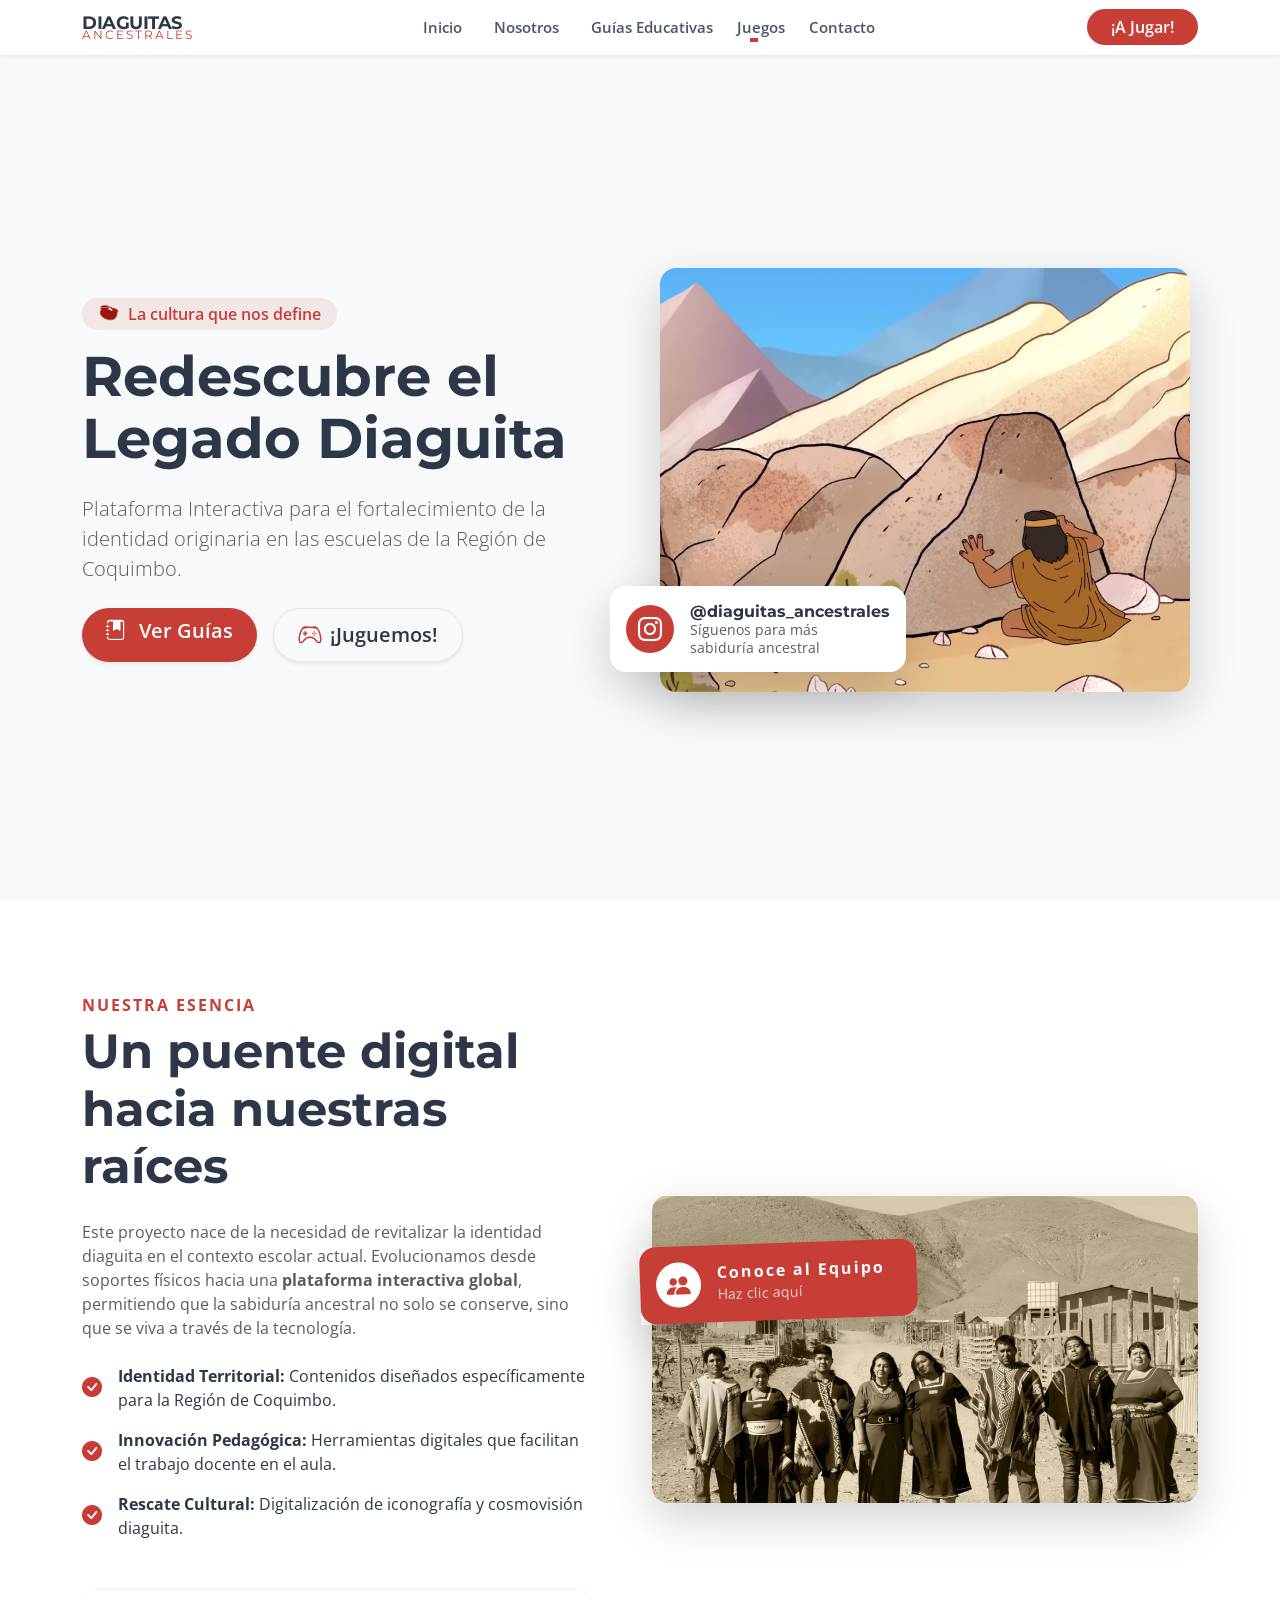
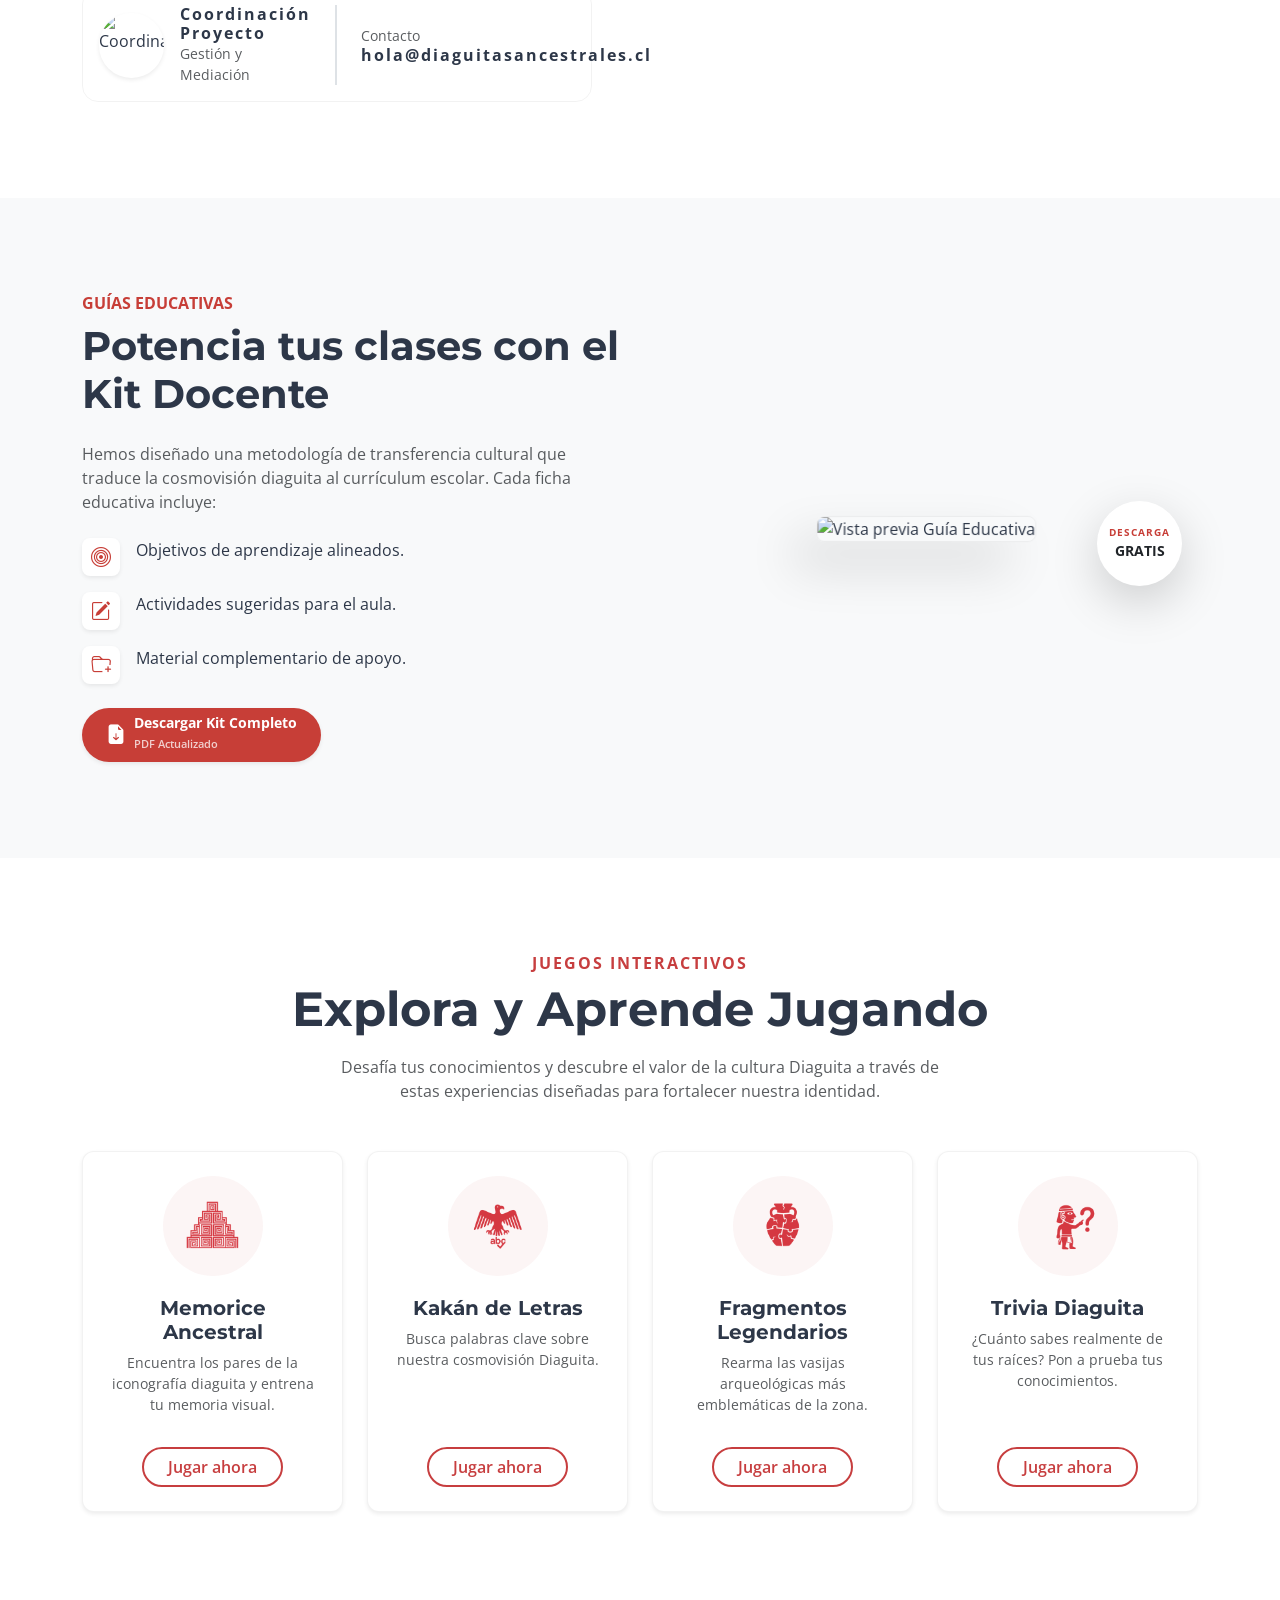
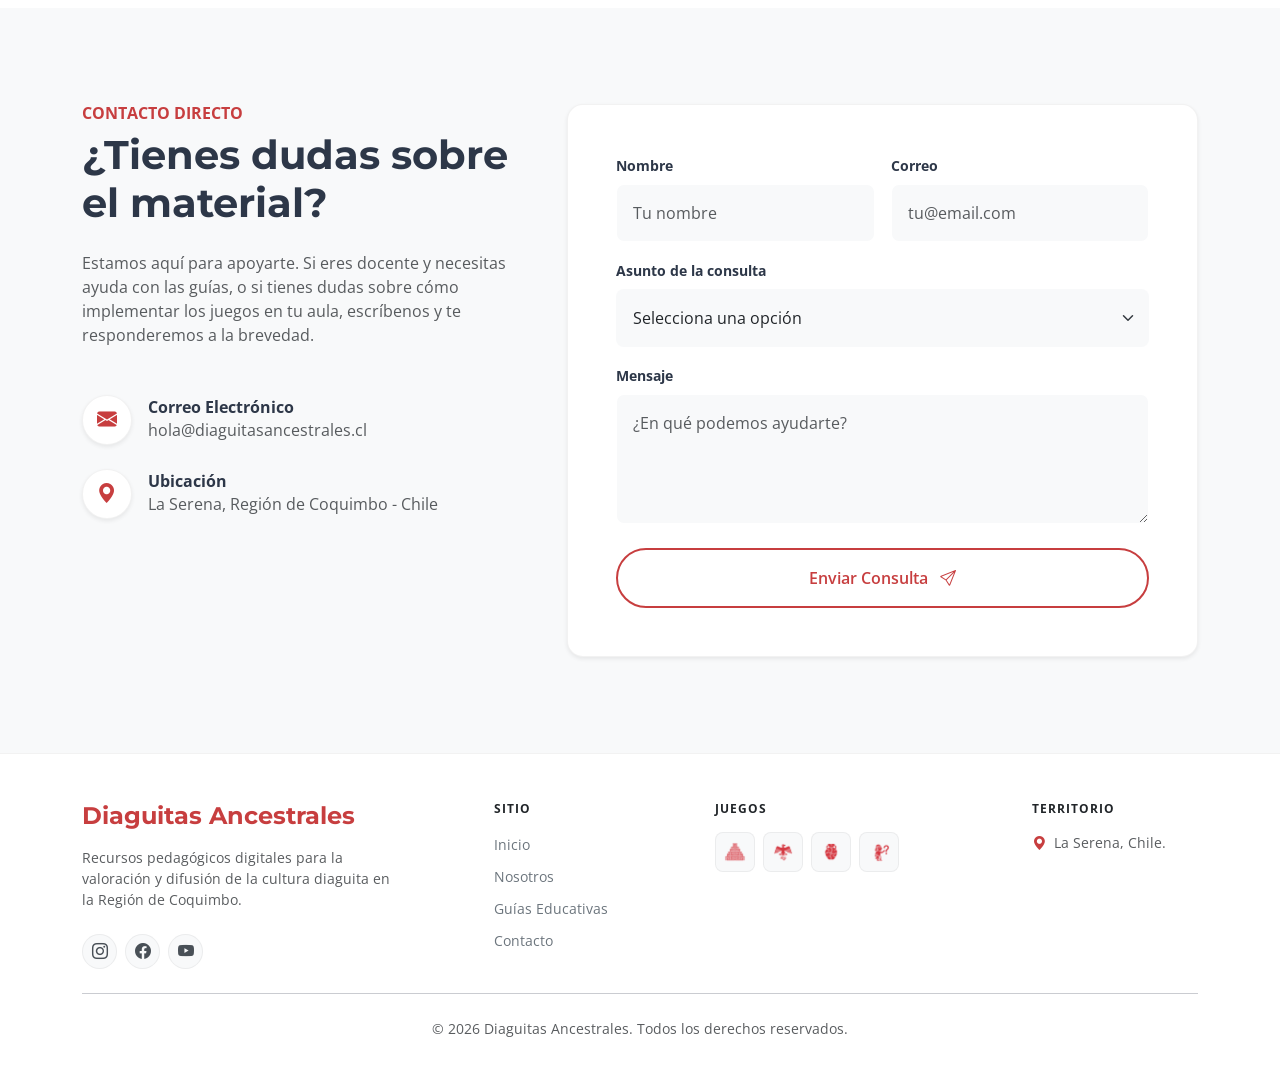
==== commit 3dfbd00f: "inicio ok" ====
--- a/index.html
+++ b/index.html
@@ -12,6 +12,8 @@
 </head>
 
 <body>
+
+    <div id="top-target"></div>
 
     <nav class="navbar navbar-expand-lg fixed-top shadow-sm bg-white">
         <div class="container">
@@ -27,7 +29,48 @@
                     <li class="nav-item"><a class="nav-link px-3" href="#inicio">Inicio</a></li>
                     <li class="nav-item"><a class="nav-link px-3" href="#nosotros">Nosotros</a></li>
                     <li class="nav-item"><a class="nav-link px-3" href="#guias">Guías Educativas</a></li>
-                    <li class="nav-item"><a class="nav-link px-3" href="#juegos">Juegos</a></li>
+                    <li class="nav-item dropdown">
+                        <a class="nav-link dropdown-toggle" href="#" id="navbarDropdownJuegos" role="button"
+                            data-bs-toggle="dropdown" aria-expanded="false">
+                            Juegos
+                        </a>
+                        <ul class="dropdown-menu border-0 shadow-lg rounded-3 mt-2"
+                            aria-labelledby="navbarDropdownJuegos">
+
+                            <li>
+                                <a class="dropdown-item d-flex align-items-center py-2" href="#juegos">
+                                    <img src="assets/icon/memorice.png" alt="Memorice"
+                                        class="diaguita-dropdown-icon me-2">
+                                    Memorice Ancestral
+                                </a>
+                            </li>
+
+                            <li>
+                                <a class="dropdown-item d-flex align-items-center py-2" href="#juegos">
+                                    <img src="assets/icon/sopa.png" alt="Sopa"
+                                        class="diaguita-dropdown-icon me-2">
+                                    Kakán de Letras
+                                </a>
+                            </li>
+
+                            <li>
+                                <a class="dropdown-item d-flex align-items-center py-2" href="#juegos">
+                                    <img src="assets/icon/puzzle.png" alt="Puzzle"
+                                        class="diaguita-dropdown-icon me-2">
+                                    Fragmentos Legendarios
+                                </a>
+                            </li>
+
+                            <li>
+                                <a class="dropdown-item d-flex align-items-center py-2" href="#juegos">
+                                    <img src="assets/icon/trivia.png" alt="Trivia"
+                                        class="diaguita-dropdown-icon me-2">
+                                    Trivia Diaguita
+                                </a>
+                            </li>
+
+                        </ul>
+                    </li>
                     <li class="nav-item"><a class="nav-link px-3" href="#contacto">Contacto</a></li>
                 </ul>
                 <a href="#juegos" class="btn btn-diaguita rounded-pill px-4">¡A Jugar!</a>
@@ -157,7 +200,7 @@
             <div class="row align-items-center">
 
                 <div class="col-lg-6 mb-5 mb-lg-0">
-                    <h6 class="text-diaguita-primary fw-bold text-uppercase mb-2">Área Educativa</h6>
+                    <h6 class="text-diaguita-primary fw-bold text-uppercase mb-2">Guías educativas</h6>
                     <h2 class="display-6 fw-bold text-diaguita-dark mb-4">Potencia tus clases con el Kit Docente</h2>
                     <p class="text-muted mb-4">
                         Hemos diseñado una metodología de transferencia cultural que traduce la cosmovisión diaguita al
@@ -212,226 +255,253 @@
         </div>
     </section>
 
+
     <section id="juegos" class="py-5 bg-white">
         <div class="container py-5">
             <div class="text-center mb-5">
-                <h6 class="text-diaguita-primary fw-bold text-uppercase mb-2" style="letter-spacing: 2px;">Juegos
-                    interactivos</h6>
-                <h2 class="display-5 fw-bold text-diaguita-dark">Explora y Aprende Jugando</h2>
-                <p class="text-muted mx-auto" style="max-width: 600px;">Desafía tus conocimientos y descubre el de nuestra cultura a través de estas experiencias diseñadas para fortalecer nuestra identidad.</p>
+                <h6 class="text-diaguita-primary fw-bold text-uppercase mb-2"
+                    style="letter-spacing: 2px; color: #C73E3F !important;">Juegos interactivos</h6>
+                <h2 class="display-5 fw-bold text-diaguita-dark mb-3">Explora y Aprende Jugando</h2>
+                <p class="text-muted mx-auto" style="max-width: 600px;">
+                    Desafía tus conocimientos y descubre el valor de la cultura Diaguita a través de estas experiencias
+                    diseñadas para fortalecer nuestra identidad.
+                </p>
             </div>
 
             <div class="row g-4">
+
                 <div class="col-md-6 col-lg-3">
-                    <div class="card h-100 border-0 shadow-sm text-center p-4 game-card">
-                        <div class="icon-box bg-diaguita-crema text-diaguita-primary rounded-circle mx-auto mb-4 d-flex align-items-center justify-content-center"
-                            style="width: 80px; height: 80px;">
-                            <i class="bi bi-grid-3x3-gap-fill fs-1"></i>
-                        </div>
-                        <h5 class="fw-bold mb-3">Memorice</h5>
-                        <p class="text-muted small mb-4">Aliquam eleifend mi in nulla posuere sollicitudin.</p>
-                        <a href="memorice.html" class="btn btn-outline-danger rounded-pill mt-auto fw-bold">Jugar <i
-                                class="bi bi-arrow-right ms-1"></i></a>
+                    <div class="card h-100 border-0 shadow-sm rounded-4 game-card">
+                        <div class="card-body p-4 text-center d-flex flex-column align-items-center">
+                            <div class="game-icon-box icon-memorice">
+                                <img src="assets/icon/memorice.png" alt="Icono Memorice" class="diaguita-icon-img">
+                            </div>
+                            <h5 class="fw-bold text-diaguita-dark mb-2">Memorice Ancestral</h5>
+                            <p class="text-muted small flex-grow-1">Encuentra los pares de la iconografía diaguita y
+                                entrena tu memoria visual.</p>
+                            <a href="#" class="btn btn-jugar-diaguita rounded-pill px-4 mt-3">Jugar ahora</a>
+                        </div>
                     </div>
                 </div>
 
                 <div class="col-md-6 col-lg-3">
-                    <div class="card h-100 border-0 shadow-sm text-center p-4 game-card">
-                        <div class="icon-box bg-diaguita-crema text-diaguita-primary rounded-circle mx-auto mb-4 d-flex align-items-center justify-content-center"
-                            style="width: 80px; height: 80px;">
-                            <i class="bi bi-spellcheck fs-1"></i>
-                        </div>
-                        <h5 class="fw-bold mb-3">Sopa de Letras</h5>
-                        <p class="text-muted small mb-4">Tempus quam pellentesque nec nam aliquam sem.</p>
-                        <a href="sopa-letras.html" class="btn btn-outline-danger rounded-pill mt-auto fw-bold">Jugar <i
-                                class="bi bi-arrow-right ms-1"></i></a>
+                    <div class="card h-100 border-0 shadow-sm rounded-4 game-card">
+                        <div class="card-body p-4 text-center d-flex flex-column align-items-center">
+                            <div class="game-icon-box icon-sopa">
+                                <img src="assets/icon/sopa.png" alt="Icono Sopa" class="diaguita-icon-img">
+                            </div>
+                            <h5 class="fw-bold text-diaguita-dark mb-2">Kakán de Letras</h5>
+                            <p class="text-muted small flex-grow-1">Busca palabras clave sobre nuestra cosmovisión
+                                Diaguita.</p>
+                            <a href="#" class="btn btn-jugar-diaguita rounded-pill px-4 mt-3">Jugar ahora</a>
+                        </div>
                     </div>
                 </div>
 
                 <div class="col-md-6 col-lg-3">
-                    <div class="card h-100 border-0 shadow-sm text-center p-4 game-card">
-                        <div class="icon-box bg-diaguita-crema text-diaguita-primary rounded-circle mx-auto mb-4 d-flex align-items-center justify-content-center"
-                            style="width: 80px; height: 80px;">
-                            <i class="bi bi-puzzle-fill fs-1"></i>
-                        </div>
-                        <h5 class="fw-bold mb-3">Rompecabezas</h5>
-                        <p class="text-muted small mb-4">Perspiciatis quod quo quos nulla quo illum ullam.</p>
-                        <a href="rompecabezas.html" class="btn btn-outline-danger rounded-pill mt-auto fw-bold">Jugar <i
-                                class="bi bi-arrow-right ms-1"></i></a>
+                    <div class="card h-100 border-0 shadow-sm rounded-4 game-card">
+                        <div class="card-body p-4 text-center d-flex flex-column align-items-center">
+                            <div class="game-icon-box icon-rompecabezas">
+                                <img src="assets/icon/puzzle.png" alt="Icono Rompecabezas" class="diaguita-icon-img">
+                            </div>
+                            <h5 class="fw-bold text-diaguita-dark mb-2">Fragmentos Legendarios</h5>
+                            <p class="text-muted small flex-grow-1">Rearma las vasijas arqueológicas más
+                                emblemáticas de la zona.</p>
+                            <a href="#" class="btn btn-jugar-diaguita rounded-pill px-4 mt-3">Jugar ahora</a>
+                        </div>
                     </div>
                 </div>
 
                 <div class="col-md-6 col-lg-3">
-                    <div class="card h-100 border-0 shadow-sm text-center p-4 game-card">
-                        <div class="icon-box bg-diaguita-crema text-diaguita-primary rounded-circle mx-auto mb-4 d-flex align-items-center justify-content-center"
-                            style="width: 80px; height: 80px;">
-                            <i class="bi bi-question-circle-fill fs-1"></i>
-                        </div>
-                        <h5 class="fw-bold mb-3">Trivia Ancestral</h5>
-                        <p class="text-muted small mb-4">Dolor sit amet consectetur adipiscing elit pellentesque.</p>
-                        <a href="trivia.html" class="btn btn-outline-danger rounded-pill mt-auto fw-bold">Jugar <i
-                                class="bi bi-arrow-right ms-1"></i></a>
-                    </div>
-                </div>
+                    <div class="card h-100 border-0 shadow-sm rounded-4 game-card">
+                        <div class="card-body p-4 text-center d-flex flex-column align-items-center">
+                            <div class="game-icon-box icon-trivia">
+                                <img src="assets/icon/trivia.png" alt="Icono Trivia" class="diaguita-icon-img">
+                            </div>
+                            <h5 class="fw-bold text-diaguita-dark mb-2">Trivia Diaguita</h5>
+                            <p class="text-muted small flex-grow-1">¿Cuánto sabes realmente de tus raíces? Pon a prueba
+                                tus conocimientos.</p>
+                            <a href="#" class="btn btn-jugar-diaguita rounded-pill px-4 mt-3">Jugar ahora</a>
+                        </div>
+                    </div>
+                </div>
+
             </div>
         </div>
     </section>
 
     <section id="contacto" class="py-5 bg-diaguita-crema">
         <div class="container py-5">
-            <div class="text-center mb-5">
-                <h6 class="text-diaguita-primary fw-bold text-uppercase mb-2" style="letter-spacing: 2px;">Contact</h6>
-                <h2 class="display-5 fw-bold text-diaguita-dark mb-3">Get In Touch</h2>
-                <p class="text-muted mx-auto" style="max-width: 600px;">Necessitatibus eius consequatur ex aliquid fuga
-                    eum quidem sint consectetur velit</p>
-            </div>
-
-            <div class="row g-4">
+            <div class="row g-5">
+
                 <div class="col-lg-5">
-                    <div class="bg-white p-4 p-md-5 rounded-4 shadow-sm h-100 border-0">
-                        <h4 class="fw-bold mb-4 text-diaguita-dark">Contact Info</h4>
-                        <p class="text-muted mb-5">Praesent sapien massa, convallis a pellentesque nec, egestas non
-                            nisi. Vestibulum ante ipsum primis.</p>
-
-                        <div class="d-flex align-items-start mb-4">
-                            <div class="bg-light text-diaguita-primary p-3 rounded-circle me-3 d-flex align-items-center justify-content-center"
-                                style="width: 50px; height: 50px;">
-                                <i class="bi bi-geo-alt-fill fs-5"></i>
-                            </div>
-                            <div>
-                                <h6 class="fw-bold mb-1 text-diaguita-dark">Our Location</h6>
-                                <p class="text-muted mb-0 small">A108 Adam Street<br>New York, NY 535022</p>
-                            </div>
-                        </div>
-
-                        <div class="d-flex align-items-start mb-4">
-                            <div class="bg-light text-diaguita-primary p-3 rounded-circle me-3 d-flex align-items-center justify-content-center"
-                                style="width: 50px; height: 50px;">
-                                <i class="bi bi-telephone-fill fs-5"></i>
-                            </div>
-                            <div>
-                                <h6 class="fw-bold mb-1 text-diaguita-dark">Call Us</h6>
-                                <p class="text-muted mb-0 small">+1 5589 55488 55</p>
-                            </div>
-                        </div>
-
-                        <div class="d-flex align-items-start">
-                            <div class="bg-light text-diaguita-primary p-3 rounded-circle me-3 d-flex align-items-center justify-content-center"
-                                style="width: 50px; height: 50px;">
-                                <i class="bi bi-envelope-fill fs-5"></i>
-                            </div>
-                            <div>
-                                <h6 class="fw-bold mb-1 text-diaguita-dark">Email Us</h6>
-                                <p class="text-muted mb-0 small">info@example.com</p>
-                            </div>
+                    <h6 class="text-diaguita-primary fw-bold text-uppercase mb-2" style="color: #C73E3F !important;">
+                        Contacto Directo</h6>
+                    <h2 class="display-6 fw-bold text-diaguita-dark mb-4">¿Tienes dudas sobre el material?</h2>
+                    <p class="text-muted mb-5">
+                        Estamos aquí para apoyarte. Si eres docente y necesitas ayuda con las guías, o si tienes dudas
+                        sobre cómo implementar los juegos en tu aula, escríbenos y te responderemos a la brevedad.
+                    </p>
+
+                    <div class="d-flex align-items-center mb-4">
+                        <div class="bg-white shadow-sm rounded-circle d-flex align-items-center justify-content-center"
+                            style="width: 50px; height: 50px; color: #C73E3F;">
+                            <i class="bi bi-envelope-fill fs-5"></i>
+                        </div>
+                        <div class="ms-3">
+                            <h6 class="mb-0 fw-bold">Correo Electrónico</h6>
+                            <p class="text-muted mb-0">hola@diaguitasancestrales.cl</p>
+                        </div>
+                    </div>
+
+                    <div class="d-flex align-items-center">
+                        <div class="bg-white shadow-sm rounded-circle d-flex align-items-center justify-content-center"
+                            style="width: 50px; height: 50px; color: #C73E3F;">
+                            <i class="bi bi-geo-alt-fill fs-5"></i>
+                        </div>
+                        <div class="ms-3">
+                            <h6 class="mb-0 fw-bold">Ubicación</h6>
+                            <p class="text-muted mb-0">La Serena, Región de Coquimbo - Chile</p>
                         </div>
                     </div>
                 </div>
 
                 <div class="col-lg-7">
-                    <div class="bg-white p-4 p-md-5 rounded-4 shadow-sm h-100 border-0">
-                        <form>
-                            <div class="row g-4">
+                    <div class="bg-white p-4 p-md-5 rounded-4 shadow-sm">
+                        <form action="#" method="POST">
+                            <div class="row g-3">
                                 <div class="col-md-6">
-                                    <input type="text" class="form-control form-control-lg bg-light border-0 px-4"
-                                        placeholder="Your Name" required>
+                                    <label class="form-label small fw-bold">Nombre</label>
+                                    <input type="text" class="form-control border-0 bg-light rounded-3 p-3"
+                                        placeholder="Tu nombre">
                                 </div>
                                 <div class="col-md-6">
-                                    <input type="email" class="form-control form-control-lg bg-light border-0 px-4"
-                                        placeholder="Your Email" required>
+                                    <label class="form-label small fw-bold">Correo</label>
+                                    <input type="email" class="form-control border-0 bg-light rounded-3 p-3"
+                                        placeholder="tu@email.com">
                                 </div>
                                 <div class="col-12">
-                                    <input type="text" class="form-control form-control-lg bg-light border-0 px-4"
-                                        placeholder="Subject" required>
+                                    <label class="form-label small fw-bold">Asunto de la consulta</label>
+                                    <select class="form-select border-0 bg-light rounded-3 p-3">
+                                        <option selected disabled>Selecciona una opción</option>
+                                        <option>Duda sobre Guías Pedagógicas</option>
+                                        <option>Problema técnico con los Juegos</option>
+                                        <option>Consulta General</option>
+                                    </select>
                                 </div>
                                 <div class="col-12">
-                                    <textarea class="form-control form-control-lg bg-light border-0 px-4 py-3" rows="5"
-                                        placeholder="Message" required></textarea>
+                                    <label class="form-label small fw-bold">Mensaje</label>
+                                    <textarea class="form-control border-0 bg-light rounded-3 p-3" rows="4"
+                                        placeholder="¿En qué podemos ayudarte?"></textarea>
                                 </div>
-                                <div class="col-12 text-center mt-4">
-                                    <button type="submit" class="btn btn-diaguita btn-lg rounded-pill px-5">Send
-                                        Message</button>
+                                <div class="col-12 mt-4">
+                                    <button type="submit"
+                                        class="btn btn-jugar-diaguita rounded-pill w-100 py-3 fw-bold">
+                                        Enviar Consulta <i class="bi bi-send ms-2"></i>
+                                    </button>
                                 </div>
                             </div>
                         </form>
                     </div>
                 </div>
+
             </div>
         </div>
     </section>
 
-    <footer class="bg-white pt-5 pb-3">
-        <div class="container pt-4">
-            <div class="row g-4 mb-5">
-                <div class="col-lg-4 pe-lg-5">
-                    <a class="navbar-brand fw-bold lh-1 text-diaguita-dark py-0 d-inline-block mb-4" href="index.html">
-                        DIAGUITAS<br>
-                        <span class="text-diaguita-primary fs-6 fw-normal"
-                            style="letter-spacing: 2px;">ANCESTRALES</span>
-                    </a>
-                    <p class="text-muted small mb-3">A108 Adam Street<br>New York, NY 535022</p>
-                    <p class="text-muted small mb-1"><strong>Phone:</strong> +1 5589 55488 55</p>
-                    <p class="text-muted small mb-4"><strong>Email:</strong> info@example.com</p>
-
-                    <div class="d-flex gap-2">
-                        <a href="#"
-                            class="btn btn-light rounded-circle text-muted d-flex align-items-center justify-content-center"
-                            style="width: 40px; height: 40px;"><i class="bi bi-twitter-x"></i></a>
-                        <a href="#"
-                            class="btn btn-light rounded-circle text-muted d-flex align-items-center justify-content-center"
-                            style="width: 40px; height: 40px;"><i class="bi bi-facebook"></i></a>
-                        <a href="#"
-                            class="btn btn-light rounded-circle text-muted d-flex align-items-center justify-content-center"
-                            style="width: 40px; height: 40px;"><i class="bi bi-instagram"></i></a>
-                        <a href="#"
-                            class="btn btn-light rounded-circle text-muted d-flex align-items-center justify-content-center"
-                            style="width: 40px; height: 40px;"><i class="bi bi-linkedin"></i></a>
-                    </div>
-                </div>
-
-                <div class="col-lg-2 col-6">
-                    <h6 class="fw-bold text-diaguita-dark mb-4">Useful Links</h6>
-                    <ul class="list-unstyled mb-0">
-                        <li class="mb-3"><a href="#inicio" class="text-muted text-decoration-none footer-link">Home</a>
-                        </li>
-                        <li class="mb-3"><a href="#nosotros" class="text-muted text-decoration-none footer-link">About
-                                us</a></li>
-                        <li class="mb-3"><a href="#juegos"
-                                class="text-muted text-decoration-none footer-link">Services</a></li>
-                        <li class="mb-3"><a href="#" class="text-muted text-decoration-none footer-link">Terms of
-                                service</a></li>
-                        <li class="mb-3"><a href="#" class="text-muted text-decoration-none footer-link">Privacy
-                                policy</a></li>
+    <footer class="footer py-5 bg-white border-top">
+        <div class="container">
+            <div class="row g-4 justify-content-between">
+
+                <div class="col-lg-4">
+                    <h4 class="fw-bold mb-3" style="color: #C73E3F;">Diaguitas Ancestrales</h4>
+                    <p class="text-muted small pe-lg-5">
+                        Recursos pedagógicos digitales para la valoración y difusión de la cultura diaguita en la Región
+                        de Coquimbo.
+                    </p>
+                    <div class="d-flex gap-2 mt-4">
+                        <a href="#" class="btn-social-white"><i class="bi bi-instagram"></i></a>
+                        <a href="#" class="btn-social-white"><i class="bi bi-facebook"></i></a>
+                        <a href="#" class="btn-social-white"><i class="bi bi-youtube"></i></a>
+                    </div>
+                </div>
+
+                <div class="col-6 col-lg-2">
+                    <h6 class="fw-bold text-dark text-uppercase mb-3" style="font-size: 0.75rem; letter-spacing: 1px;">
+                        Sitio</h6>
+                    <ul class="list-unstyled">
+                        <li class="mb-2"><a href="#inicio" class="nav-link-footer">Inicio</a></li>
+                        <li class="mb-2"><a href="#nosotros" class="nav-link-footer">Nosotros</a></li>
+                        <li class="mb-2"><a href="#guias" class="nav-link-footer">Guías Educativas</a></li>
+                        <li class="mb-2"><a href="#contacto" class="nav-link-footer">Contacto</a></li>
                     </ul>
                 </div>
 
-                <div class="col-lg-2 col-6">
-                    <h6 class="fw-bold text-diaguita-dark mb-4">Our Services</h6>
-                    <ul class="list-unstyled mb-0">
-                        <li class="mb-3"><a href="memorice.html"
-                                class="text-muted text-decoration-none footer-link">Memorice</a></li>
-                        <li class="mb-3"><a href="sopa-letras.html"
-                                class="text-muted text-decoration-none footer-link">Sopa de Letras</a></li>
-                        <li class="mb-3"><a href="rompecabezas.html"
-                                class="text-muted text-decoration-none footer-link">Rompecabezas</a></li>
-                        <li class="mb-3"><a href="trivia.html"
-                                class="text-muted text-decoration-none footer-link">Trivia</a></li>
-                        <li class="mb-3"><a href="#guias" class="text-muted text-decoration-none footer-link">Guías
-                                Docentes</a></li>
-                    </ul>
-                </div>
-
-                <div class="col-lg-4">
-                    <h6 class="fw-bold text-diaguita-dark mb-4">Hic solutasetp</h6>
-                    <p class="text-muted small">Necessitatibus eius consequatur ex aliquid fuga eum quidem sint
-                        consectetur velit.</p>
-                </div>
-            </div>
-
-            <div class="text-center border-top pt-4 mt-4">
-                <p class="text-muted small mb-0">
-                    © Copyright <strong>Diaguitas Ancestrales</strong>. Todos los derechos reservados.
-                </p>
-            </div>
-        </div>
-    </footer>+                <div class="col-6 col-lg-3">
+                    <h6 class="fw-bold text-dark text-uppercase mb-3" style="font-size: 0.75rem; letter-spacing: 1px;">
+                        Juegos</h6>
+                    <div class="d-flex flex-wrap gap-2">
+                        <a href="#juegos" class="footer-game-link" title="Memorice">
+                            <img src="assets/icon/memorice.png" alt="Memorice">
+                        </a>
+                        <a href="#juegos" class="footer-game-link" title="Sopa de Letras">
+                            <img src="assets/icon/sopa.png" alt="Sopa">
+                        </a>
+                        <a href="#juegos" class="footer-game-link" title="Puzzle">
+                            <img src="assets/icon/puzzle.png" alt="Puzzle">
+                        </a>
+                        <a href="#juegos" class="footer-game-link" title="Trivia">
+                            <img src="assets/icon/trivia.png" alt="Trivia">
+                        </a>
+                    </div>
+                </div>
+
+                <div class="col-lg-2">
+                    <h6 class="fw-bold text-dark text-uppercase mb-3" style="font-size: 0.75rem; letter-spacing: 1px;">
+                        Territorio</h6>
+                    <p class="small text-muted">
+                        <i class="bi bi-geo-alt-fill me-1" style="color: #C73E3F;"></i> La Serena, Chile.
+                    </p>
+                </div>
+            </div>
+
+            <hr class="my-4 opacity-10">
+
+            <div class="text-center">
+                <p class="small text-muted mb-0">© 2026 Diaguitas Ancestrales. Todos los derechos reservados.</p>
+            </div>
+        </div>
+    </footer>
+
+    <a href="#top-target" id="backToTop" class="back-to-top shadow d-flex align-items-center justify-content-center">
+        <i class="bi bi-arrow-up fs-5"></i>
+    </a>
+
+    <script>
+        // Esperamos a que todo el contenido cargue
+        document.addEventListener('DOMContentLoaded', () => {
+            const backToTopButton = document.getElementById('backToTop');
+
+            window.addEventListener('scroll', () => {
+                // Si bajamos más de 400px, aparece. Si no, se oculta.
+                if (window.scrollY > 400) {
+                    backToTopButton.classList.add('show');
+                } else {
+                    backToTopButton.classList.remove('show');
+                }
+            });
+
+            // Al hacer clic, sube suavemente (por si el CSS smooth no carga)
+            backToTopButton.addEventListener('click', (e) => {
+                e.preventDefault();
+                window.scrollTo({
+                    top: 0,
+                    behavior: 'smooth'
+                });
+            });
+        });
+    </script>
+
+</body>
+
+</html>
--- a/assets/css/style.css
+++ b/assets/css/style.css
@@ -478,4 +478,446 @@
 .game-card .btn-outline-danger:hover {
     background-color: var(--diaguita-rojo-original);
     color: white;
-}+}
+
+/* =========================================
+   --- SOLUCIÓN FINAL: ICONOS VISIBLES Y ROJOS ---
+   ========================================= */
+
+/* 1. CONTENEDOR (Círculo) */
+.game-icon-box {
+    width: 100px;
+    height: 100px;
+    background-color: rgba(199, 62, 63, 0.05); /* Fondo casi invisible */
+    border-radius: 50%;
+    display: flex;
+    align-items: center;
+    justify-content: center;
+    transition: all 0.3s ease-in-out;
+    margin-bottom: 20px;
+}
+
+/* 2. EL ICONO (Tamaño 65px y Color #C73E3F) */
+.diaguita-icon-img {
+    width: 65px !important; /* Tamaño grande pedido */
+    height: 65px !important;
+    opacity: 1 !important;  /* Aseguramos que sea visible */
+    object-fit: contain;
+    transition: all 0.3s ease-in-out;
+
+    /* EL TRUCO: Primero lo volvemos negro (brightness 0) y luego aplicamos el rojo exacto */
+    filter: brightness(0) saturate(100%) invert(31%) sepia(61%) saturate(2323%) hue-rotate(334deg) brightness(86%) contrast(93%) !important;
+}
+
+/* 3. HOVER DE LA TARJETA */
+.game-card:hover .game-icon-box {
+    background-color: #C73E3F !important; /* Fondo rojo oficial */
+}
+
+.game-card:hover .diaguita-icon-img {
+    /* En el hover, el icono se vuelve BLANCO puro y se agranda */
+    filter: brightness(0) invert(1) !important;
+    transform: scale(1.15) !important;
+}
+
+/* 4. BOTONES "JUGAR AHORA" (Mantenemos tu hover perfecto) */
+.btn-jugar-diaguita {
+    background-color: transparent !important;
+    color: #C73E3F !important;
+    border: 2px solid #C73E3F !important;
+    font-weight: 600 !important;
+    transition: all 0.3s ease-in-out !important;
+}
+
+.btn-jugar-diaguita:hover {
+    background-color: #C73E3F !important;
+    color: #ffffff !important;
+    border-color: #C73E3F !important;
+}
+
+/* Estilo base de la Card */
+.game-card {
+    transition: all 0.3s cubic-bezier(0.175, 0.885, 0.32, 1.275) !important;
+    border: 1px solid rgba(0,0,0,0.05) !important;
+}
+
+/* =========================================
+   --- ESTILOS PÁGINA 5: CONTACTO ---
+   ========================================= */
+
+/* Estilo de los campos de entrada */
+#contacto .form-control, 
+#contacto .form-select {
+    border: 1px solid transparent !important;
+    transition: all 0.3s ease;
+}
+
+/* Efecto cuando el usuario hace clic para escribir */
+#contacto .form-control:focus, 
+#contacto .form-select:focus {
+    background-color: #ffffff !important;
+    border-color: #C73E3F !important;
+    box-shadow: 0 0 0 4px rgba(199, 62, 63, 0.1) !important;
+    outline: none;
+}
+
+/* Reutilizamos y blindamos el botón con tu estilo favorito */
+#contacto .btn-jugar-diaguita {
+    background-color: transparent !important;
+    color: #C73E3F !important;
+    border: 2px solid #C73E3F !important;
+    transition: all 0.3s ease-in-out !important;
+}
+
+#contacto .btn-jugar-diaguita:hover {
+    background-color: #C73E3F !important;
+    color: #ffffff !important;
+}
+
+/* Iconos de contacto con sombra suave */
+#contacto .bg-white.shadow-sm {
+    border: 1px solid rgba(0,0,0,0.05);
+}
+
+/* =========================================
+   --- ESTILOS FOOTER BLANCO ---
+   ========================================= */
+
+.footer {
+    border-top: 1px solid rgba(0,0,0,0.05) !important;
+}
+
+/* Enlaces simples */
+.nav-link-footer {
+    color: #6c757d;
+    text-decoration: none;
+    font-size: 0.9rem;
+    transition: color 0.3s ease;
+}
+
+.nav-link-footer:hover {
+    color: #C73E3F !important;
+}
+
+/* Iconos sociales circulares en blanco */
+.btn-social-white {
+    width: 38px;
+    height: 38px;
+    display: flex;
+    align-items: center;
+    justify-content: center;
+    border-radius: 50%;
+    background-color: #f8f9fa;
+    color: #495057;
+    text-decoration: none;
+    transition: all 0.3s ease;
+    border: 1px solid rgba(0,0,0,0.05);
+}
+
+.btn-social-white:hover {
+    background-color: #C73E3F;
+    color: #ffffff;
+    transform: translateY(-3px);
+    box-shadow: 0 4px 10px rgba(199, 62, 63, 0.2);
+}
+
+/* Estilo para los logos */
+.footer .border {
+    border-color: rgba(0,0,0,0.08) !important;
+}
+
+/* --- ESTILOS FOOTER CORREGIDOS --- */
+
+.nav-link-footer {
+    color: #6c757d;
+    text-decoration: none;
+    font-size: 0.9rem;
+    transition: all 0.3s ease;
+}
+
+.nav-link-footer:hover {
+    color: #C73E3F !important;
+    padding-left: 4px;
+}
+
+/* Iconos de juegos en el footer */
+.footer-game-link {
+    width: 40px;
+    height: 40px;
+    background-color: #f8f9fa;
+    border: 1px solid rgba(0,0,0,0.05);
+    border-radius: 8px;
+    display: flex;
+    align-items: center;
+    justify-content: center;
+    transition: all 0.3s ease;
+}
+
+.footer-game-link img {
+    width: 24px;
+    height: 24px;
+    object-fit: contain;
+    /* Mismo filtro rojo #C73E3F que usamos arriba */
+    filter: brightness(0) saturate(100%) invert(31%) sepia(61%) saturate(2323%) hue-rotate(334deg) brightness(86%) contrast(93%);
+}
+
+.footer-game-link:hover {
+    background-color: #C73E3F;
+    transform: translateY(-3px);
+}
+
+.footer-game-link:hover img {
+    filter: brightness(0) invert(1); /* Se vuelve blanco al pasar el mouse */
+}
+
+/* Redes Sociales */
+.btn-social-white {
+    width: 35px;
+    height: 35px;
+    background-color: #f8f9fa;
+    color: #495057;
+    display: flex;
+    align-items: center;
+    justify-content: center;
+    border-radius: 50%;
+    text-decoration: none;
+    transition: 0.3s;
+    border: 1px solid rgba(0,0,0,0.05);
+}
+
+.btn-social-white:hover {
+    background-color: #C73E3F;
+    color: white;
+}
+
+/* =========================================
+   --- FLECHA DE RETORNO (PALETA DIAGUITA) ---
+   ========================================= */
+
+.back-to-top {
+    position: fixed !important;
+    bottom: 30px !important;  /* Separación exacta de la imagen */
+    right: 30px !important;   /* Separación exacta de la imagen */
+    width: 50px !important;
+    height: 50px !important;
+    z-index: 1000 !important; /* Por encima de todo */
+    border-radius: 50% !important;
+    transition: all 0.3s ease-in-out !important;
+    text-decoration: none !important;
+    cursor: pointer !important;
+
+    /* OCULTA POR DEFECTO (JavaScript la activará) */
+    opacity: 0;
+    visibility: hidden;
+
+    /* COLORES DE PALETA (Fondo Rojo, Icono Blanco Base) */
+    background-color: #C73E3F !important;
+    color: #ffffff !important;
+    border: 2px solid #C73E3F !important;
+
+    /* Animación de pulso Diaguita (Rojo sutil) */
+    animation: top-pulse-red 2s infinite;
+}
+
+/* EFECTO HOVER */
+.back-to-top:hover {
+    transform: translateY(-5px) scale(1.05) !important; /* Se eleva y agranda */
+    
+    /* INVERSIÓN DE COLOR (Fondo Blanco, Icono Rojo) */
+    background-color: #ffffff !important;
+    color: #C73E3F !important;
+    border-color: #C73E3F !important;
+    box-shadow: 0 10px 20px rgba(199, 62, 63, 0.3) !important;
+}
+
+/* CLASE QUE JS ACTIVARÁ PARA MOSTRAR LA FLECHA */
+.back-to-top.show {
+    opacity: 1;
+    visibility: visible;
+}
+
+/* Animación de Pulso Roja sutil */
+@keyframes top-pulse-red {
+    0% { box-shadow: 0 0 0 0 rgba(199, 62, 63, 0.6); }
+    70% { box-shadow: 0 0 0 10px rgba(199, 62, 63, 0); }
+    100% { box-shadow: 0 0 0 0 rgba(199, 62, 63, 0); }
+}
+
+/* Opcional: Asegurar scroll suavizado para todo el sitio */
+html {
+    scroll-behavior: smooth;
+}
+
+/* =========================================
+   --- SOLUCIÓN SUBMENÚ JUEGOS: CORRECCIÓN ---
+   --- COLOR EXACTO Y ALINEACIÓN ---
+   ========================================= */
+
+/* Contenedor del Dropdown (Submenú) */
+.navbar .dropdown-menu {
+    border: 1px solid rgba(0,0,0,0.05) !important;
+    padding: 8px 0 !important; /* Espaciado superior e inferior limpio */
+    animation: fadeInDownDropdown 0.3s ease-out;
+}
+
+/* ESTILO DE LOS ÍCONOS PERSONALIZADOS (Color #C73E3F sólido) */
+.diaguita-dropdown-icon {
+    width: 22px !important; /* Tamaño pequeño adecuado para el menú */
+    height: 22px !important;
+    object-fit: contain;
+    transition: all 0.2s ease-in-out !important;
+    
+    /* Filtro Rojo Diaguita Sólido #C73E3F (Usando Black Start para evitar rosado) */
+    filter: brightness(0) saturate(100%) invert(31%) sepia(61%) saturate(2323%) hue-rotate(334deg) brightness(86%) contrast(93%) !important;
+}
+
+/* Enlaces del submenú (dropdown-item) */
+.dropdown-item {
+    color: #495057 !important;
+    font-size: 0.9rem !important;
+    transition: all 0.2s ease-in-out !important;
+    border-radius: 6px !important; /* Pequeño radio para el hover */
+    margin: 0 8px !important;     /* Separación del borde del menú */
+    width: calc(100% - 16px) !important; /* Ajuste del ancho para el margen */
+    padding: 8px 12px !important; /* Espaciado interno perfecto */
+}
+
+/* HOVER DEL SUBMENÚ (Fondo Rojo Oficial, Texto e Ícono Blancos) */
+.dropdown-item:hover,
+.dropdown-item:focus {
+    background-color: #C73E3F !important;
+    color: #ffffff !important;
+}
+
+/* Forzamos que el ÍCONO se vuelva blanco en hover */
+.dropdown-item:hover .diaguita-dropdown-icon {
+    filter: brightness(0) invert(1) !important;
+}
+
+/* Flechita del dropdown en color rojo oficial */
+.navbar .dropdown-toggle::after {
+    color: #C73E3F !important;
+    vertical-align: middle !important;
+    margin-left: 6px !important;
+}
+
+/* Animación de aparición suave */
+@keyframes fadeInDownDropdown {
+    from {
+        opacity: 0;
+        transform: translateY(-10px);
+    }
+    to {
+        opacity: 1;
+        transform: translateY(0);
+    }
+}
+
+/* Opcional: Desplegar al pasar el mouse en PC */
+@media (min-width: 992px) {
+    .nav-item.dropdown:hover .dropdown-menu {
+        display: block;
+    }
+}
+
+/* =========================================
+   --- FIJAR SUBMENÚ Y EVITAR CIERRE ---
+   ========================================= */
+
+@media (min-width: 992px) {
+    /* 1. Asegurar que el menú se mantenga abierto al hover del padre */
+    .nav-item.dropdown:hover .dropdown-menu {
+        display: block !important;
+        margin-top: 0 !important; /* Pegamos el menú al nav para evitar el hueco */
+        opacity: 1;
+        visibility: visible;
+    }
+
+    /* 2. EL TRUCO DEL PUENTE: Crea un área invisible para que el mouse 
+       no "se pierda" al bajar hacia los juegos */
+    .dropdown-menu::before {
+        content: "";
+        position: absolute;
+        top: -15px; /* Cubre el espacio de separación */
+        left: 0;
+        width: 100%;
+        height: 15px;
+        display: block;
+        background: transparent;
+    }
+}
+
+/* Estilo adicional para que el menú no se vea tan pegado al texto */
+.navbar .dropdown-menu {
+    top: 100% !important;
+    padding: 10px 0 !important;
+    border: 1px solid rgba(0,0,0,0.08) !important;
+    box-shadow: 0 10px 30px rgba(0,0,0,0.1) !important;
+}
+
+/* Mantener el diseño de los items que ya teníamos */
+.dropdown-item {
+    padding: 10px 20px !important;
+    display: flex !important;
+    align-items: center !important;
+}
+
+/* =========================================
+   --- ELIMINACIÓN TOTAL DE LÍNEAS EN JUEGOS ---
+   ========================================= */
+
+/* 1. Reset total del enlace "Juegos" */
+.navbar-nav .nav-item.dropdown .nav-link {
+    text-decoration: none !important;
+    border: none !important;
+    outline: none !important;
+    box-shadow: none !important;
+    background-image: none !important; /* A veces Bootstrap usa gradientes */
+}
+
+/* 2. Neutralizar estados de Focus, Active y Hover */
+.navbar-nav .nav-item.dropdown .nav-link:focus,
+.navbar-nav .nav-item.dropdown .nav-link:active,
+.navbar-nav .nav-item.dropdown .nav-link:hover,
+.navbar-nav .nav-item.dropdown.show .nav-link {
+    text-decoration: none !important;
+    border-bottom: 0 !important;
+    outline: 0 !important;
+    box-shadow: none !important;
+    background-color: transparent !important;
+}
+
+/* 3. COMPORTAMIENTO HOVER LIMPIO (PC) */
+@media (min-width: 992px) {
+    .nav-item.dropdown .dropdown-menu {
+        display: none;
+        margin-top: 0 !important;
+        opacity: 0;
+        visibility: hidden;
+        border-top: none !important; /* Evita que el borde del menú parezca una raya */
+    }
+
+    .nav-item.dropdown:hover .dropdown-menu {
+        display: block !important;
+        opacity: 1;
+        visibility: visible;
+    }
+
+    /* Puente invisible para conexión fluida */
+    .nav-item.dropdown::after {
+        content: "";
+        position: absolute;
+        bottom: -15px;
+        left: 0;
+        width: 100%;
+        height: 15px;
+        background: transparent;
+    }
+}
+
+/* 4. Asegurar que el menú desplegable no tenga bordes superiores molestos */
+.dropdown-menu {
+    border-top-left-radius: 0 !important;
+    border-top-right-radius: 0 !important;
+    margin-top: 0 !important;
+}
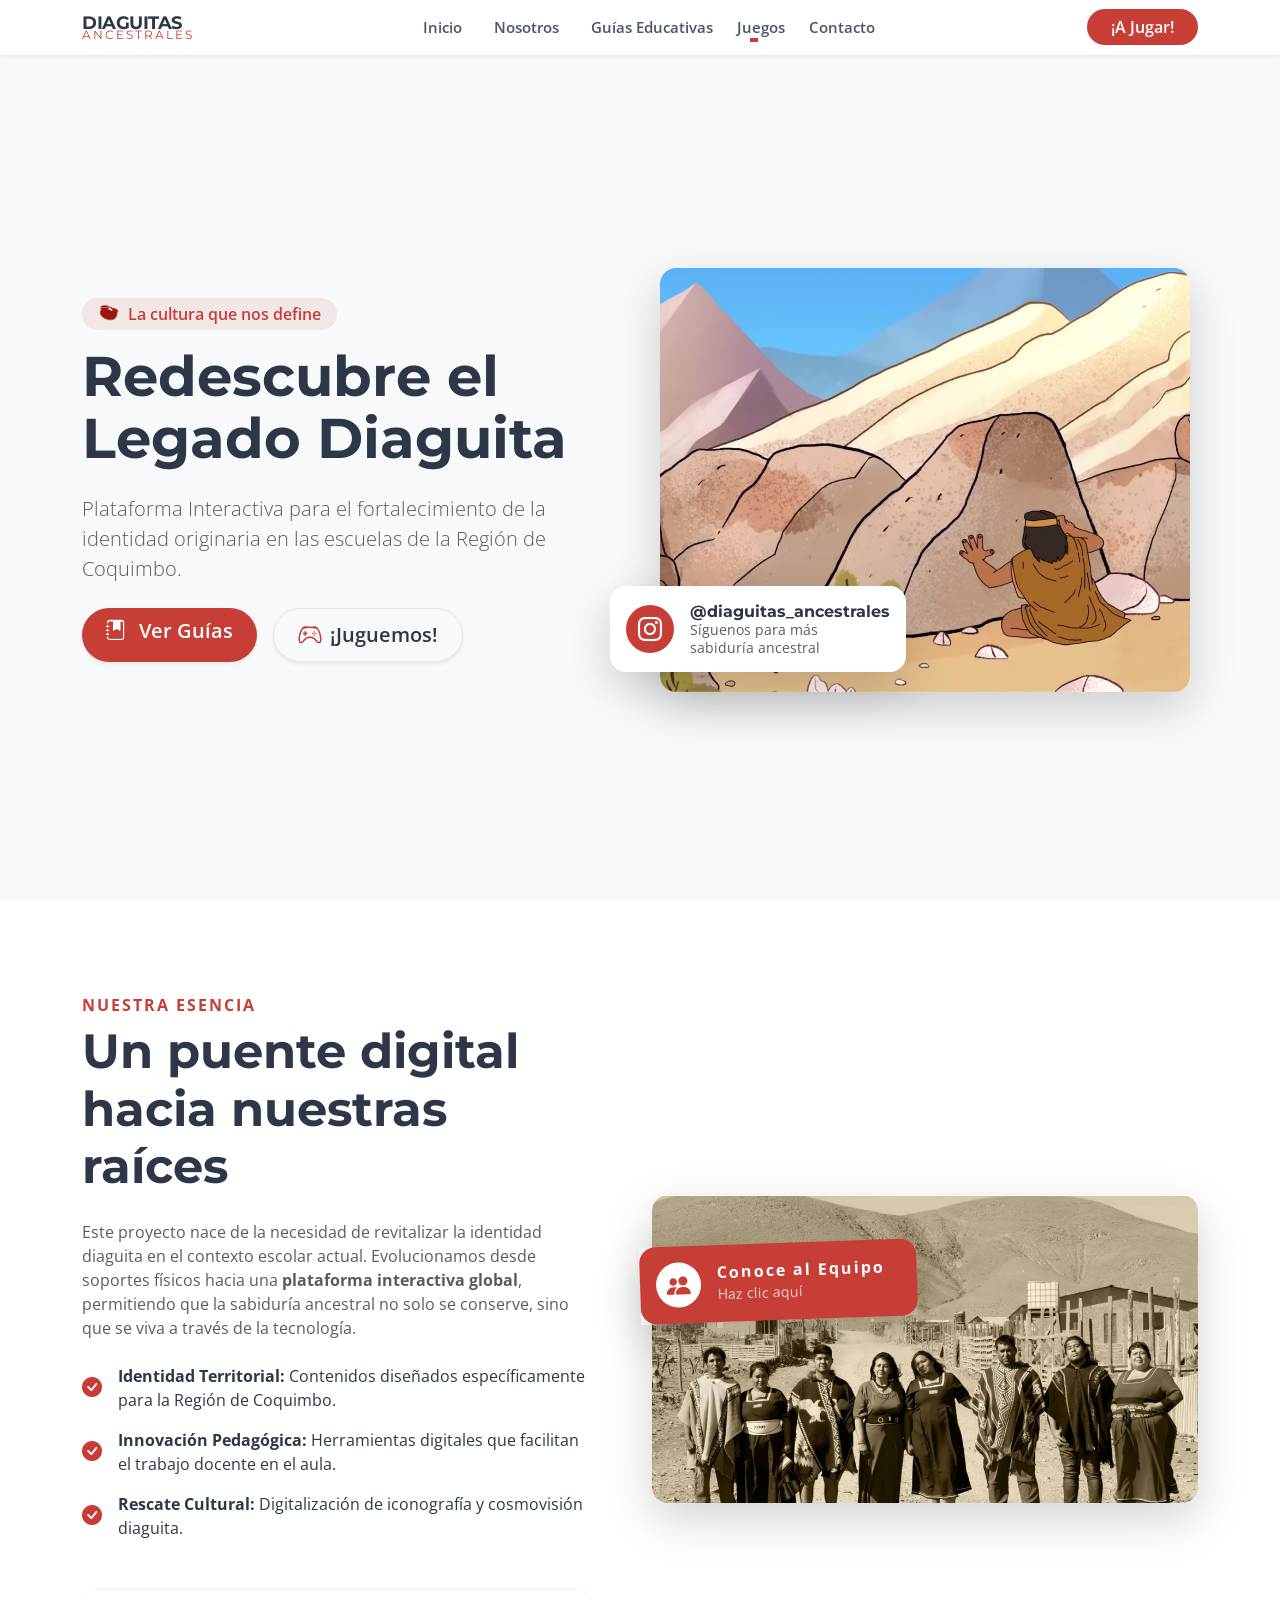
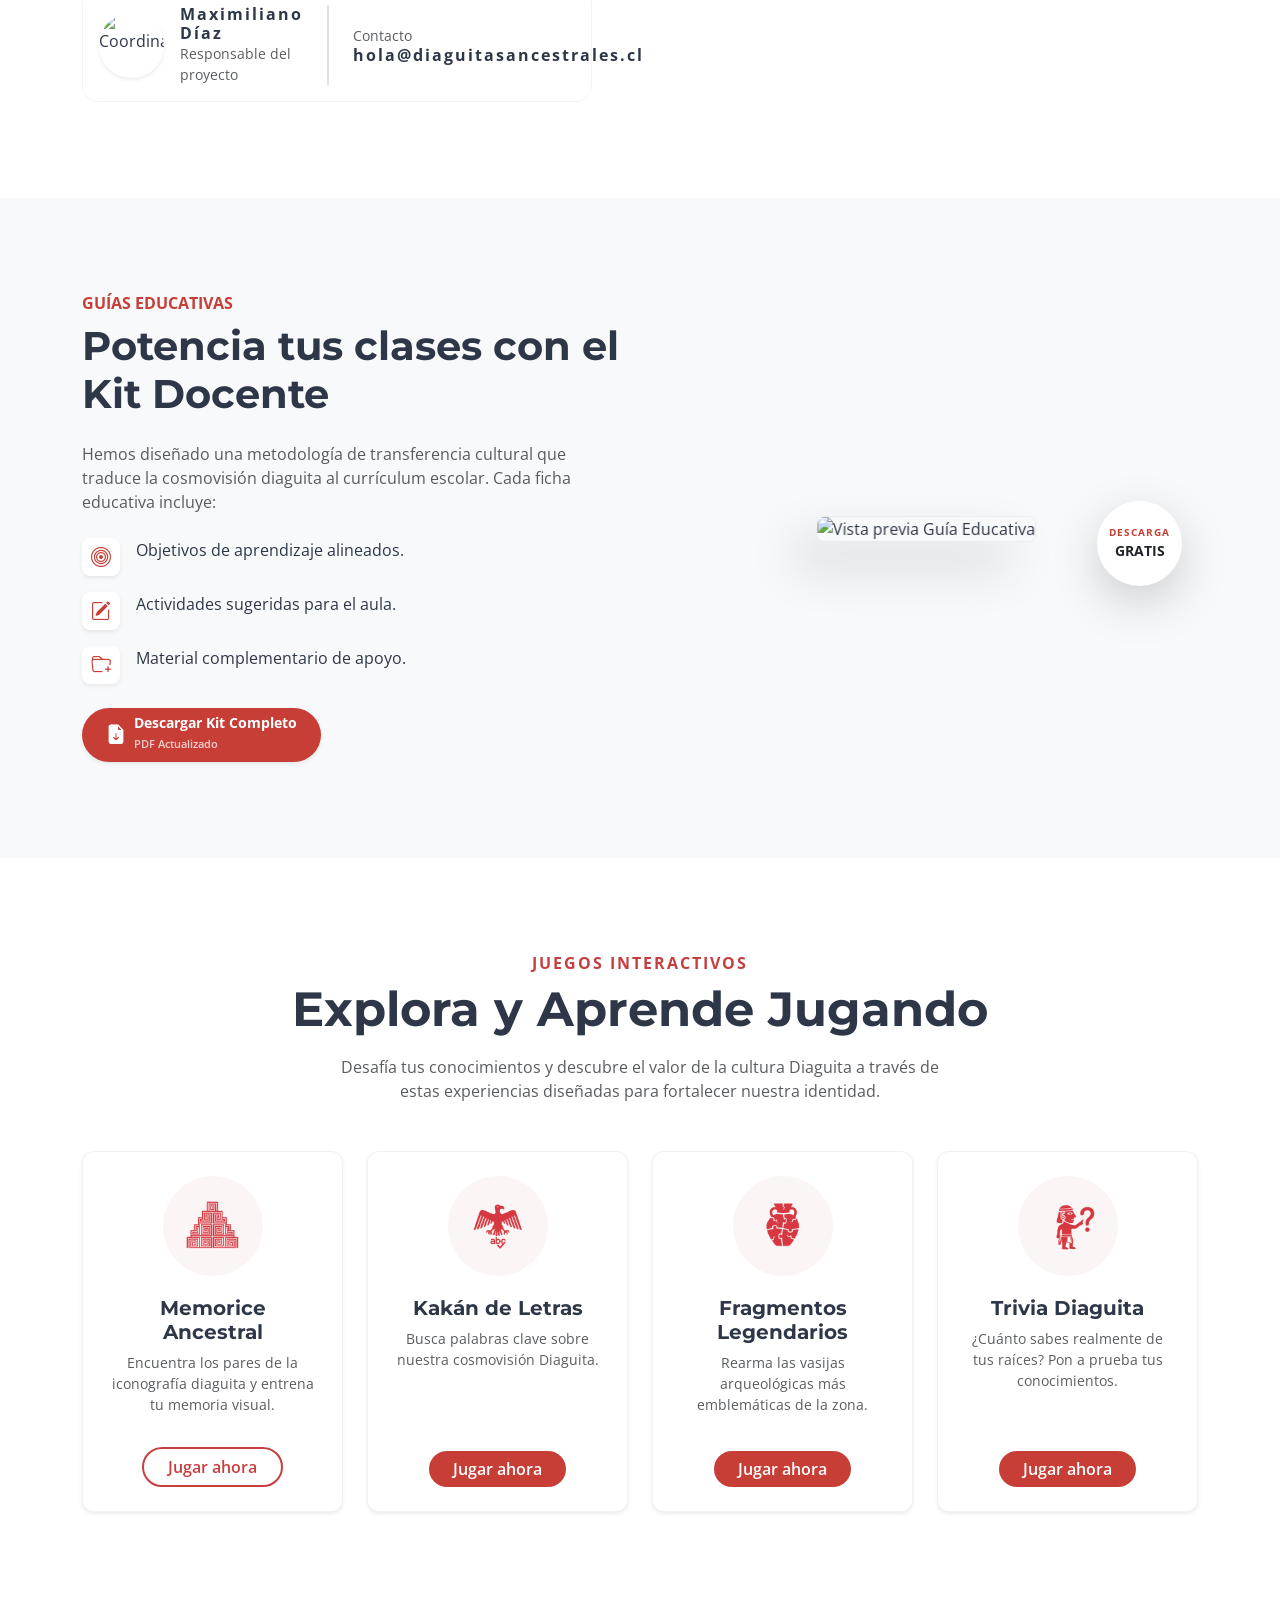
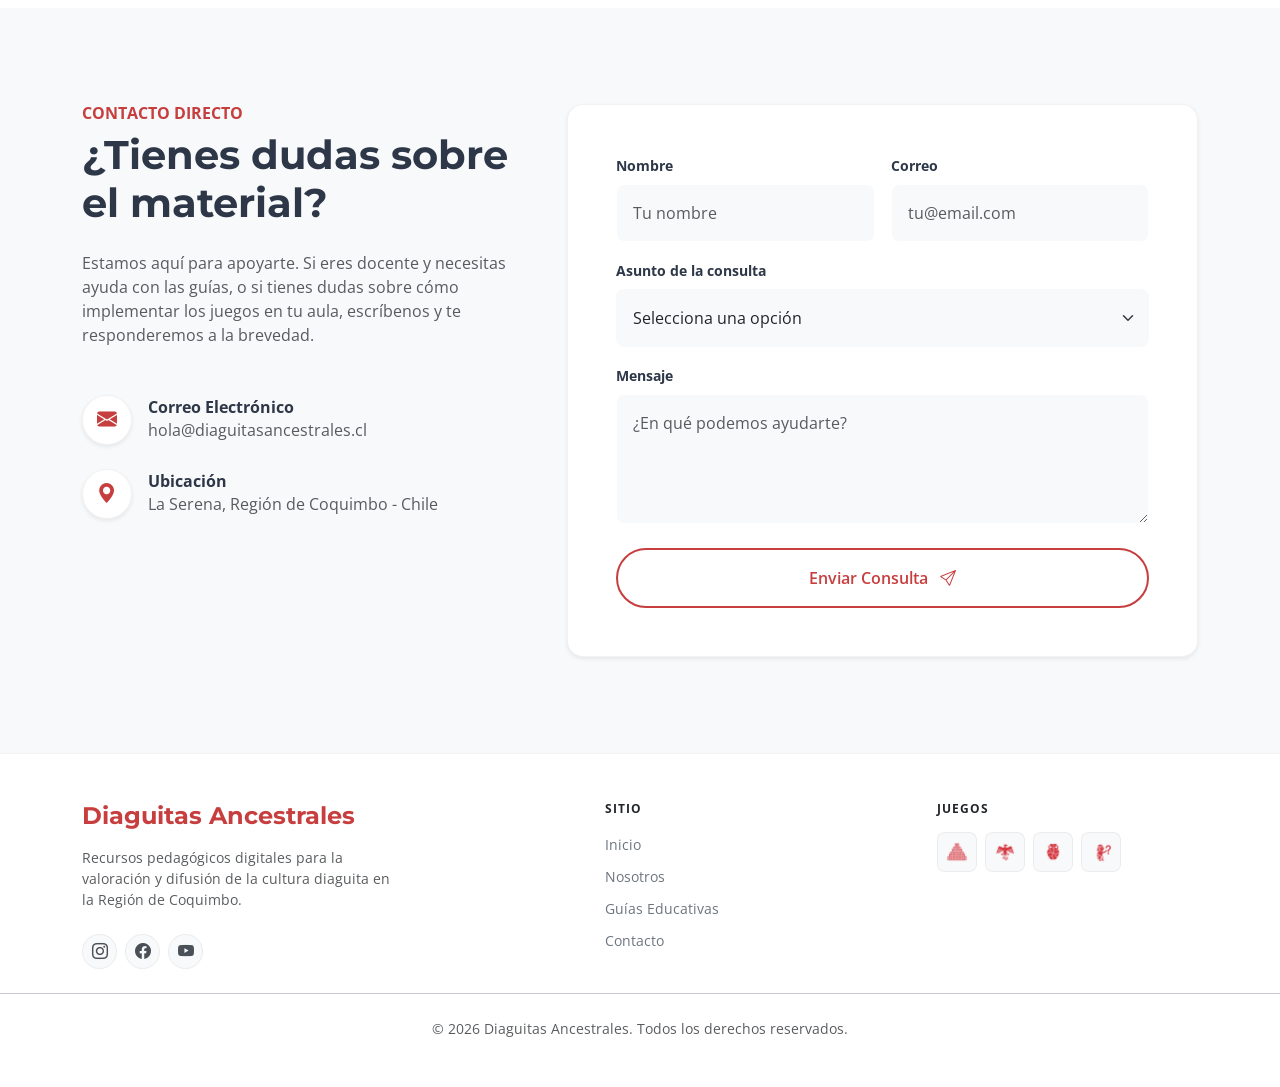
==== commit d2b82286: "botones y model ok" ====
--- a/index.html
+++ b/index.html
@@ -38,7 +38,7 @@
                             aria-labelledby="navbarDropdownJuegos">
 
                             <li>
-                                <a class="dropdown-item d-flex align-items-center py-2" href="#juegos">
+                                <a class="dropdown-item d-flex align-items-center py-2" href="memorice.html">
                                     <img src="assets/icon/memorice.png" alt="Memorice"
                                         class="diaguita-dropdown-icon me-2">
                                     Memorice Ancestral
@@ -46,25 +46,25 @@
                             </li>
 
                             <li>
-                                <a class="dropdown-item d-flex align-items-center py-2" href="#juegos">
-                                    <img src="assets/icon/sopa.png" alt="Sopa"
-                                        class="diaguita-dropdown-icon me-2">
+                                <a class="dropdown-item d-flex align-items-center py-2" href="javascript:void(0)"
+                                    onclick="avisoPrototipo('Kakán de Letras', 'assets/icon/sopa.png')">
+                                    <img src="assets/icon/sopa.png" alt="Sopa" class="diaguita-dropdown-icon me-2">
                                     Kakán de Letras
                                 </a>
                             </li>
 
                             <li>
-                                <a class="dropdown-item d-flex align-items-center py-2" href="#juegos">
-                                    <img src="assets/icon/puzzle.png" alt="Puzzle"
-                                        class="diaguita-dropdown-icon me-2">
+                                <a class="dropdown-item d-flex align-items-center py-2" href="javascript:void(0)"
+                                    onclick="avisoPrototipo('Fragmentos Legendarios', 'assets/icon/puzzle.png')">
+                                    <img src="assets/icon/puzzle.png" alt="Puzzle" class="diaguita-dropdown-icon me-2">
                                     Fragmentos Legendarios
                                 </a>
                             </li>
 
                             <li>
-                                <a class="dropdown-item d-flex align-items-center py-2" href="#juegos">
-                                    <img src="assets/icon/trivia.png" alt="Trivia"
-                                        class="diaguita-dropdown-icon me-2">
+                                <a class="dropdown-item d-flex align-items-center py-2" href="javascript:void(0)"
+                                    onclick="avisoPrototipo('Trivia Diaguita', 'assets/icon/trivia.png')">
+                                    <img src="assets/icon/trivia.png" alt="Trivia" class="diaguita-dropdown-icon me-2">
                                     Trivia Diaguita
                                 </a>
                             </li>
@@ -73,7 +73,7 @@
                     </li>
                     <li class="nav-item"><a class="nav-link px-3" href="#contacto">Contacto</a></li>
                 </ul>
-                <a href="#juegos" class="btn btn-diaguita rounded-pill px-4">¡A Jugar!</a>
+                <a href="memorice.html" class="btn btn-diaguita rounded-pill px-4">¡A Jugar!</a>
             </div>
         </div>
     </nav>
@@ -92,10 +92,12 @@
                     <p class="lead text-muted mb-4">Plataforma Interactiva para el fortalecimiento de la identidad
                         originaria en las escuelas de la Región de Coquimbo.</p>
                     <div class="d-flex flex-wrap gap-3 mt-4">
-                        <a href="#guias" class="btn btn-diaguita btn-lg rounded-pill px-4 shadow-sm">
+                        <a href="javascript:void(0)"
+                            onclick="avisoGuiasPrototipo('Ver Guías y los Kits de descarga gratuita')"
+                            class="btn btn-diaguita btn-lg rounded-pill px-4 shadow-sm">
                             <i class="bi bi-journal-bookmark-fill me-2"></i> Ver Guías
                         </a>
-                        <a href="#juegos"
+                        <a href="memorice.html"
                             class="btn btn-light btn-lg rounded-pill px-4 d-flex align-items-center shadow-sm btn-play-video">
                             <i class="bi bi-controller text-diaguita-primary fs-4 me-2"></i>
                             <span class="fw-semibold text-diaguita-dark">¡Juguemos!</span>
@@ -161,8 +163,8 @@
                             <img src="assets/img/maxi.png" class="rounded-circle me-3 shadow-sm" alt="Coordinador"
                                 style="width: 65px; height: 65px; object-fit: cover;">
                             <div>
-                                <h6 class="mb-0 fw-bold text-diaguita-dark">Coordinación Proyecto</h6>
-                                <p class="small text-muted mb-0">Gestión y Mediación</p>
+                                <h6 class="mb-0 fw-bold text-diaguita-dark">Maximiliano Díaz</h6>
+                                <p class="small text-muted mb-0">Responsable del proyecto</p>
                             </div>
                         </div>
                         <div class="ps-4">
@@ -225,7 +227,7 @@
                         </li>
                     </ul>
 
-                    <a href="assets/docs/KIT-DOCENTE-DIAGUITA-COMPLETO.pdf" download
+                    <a href="javascript:void(0)" onclick="avisoGuiasPrototipo('el Kit Completo de Guías')"
                         class="btn btn-diaguita rounded-pill px-4 py-2 shadow-sm d-inline-flex align-items-center">
                         <i class="bi bi-file-earmark-arrow-down-fill fs-5 me-2"></i>
                         <div class="text-start">
@@ -233,6 +235,7 @@
                             <small class="opacity-75" style="font-size: 0.7rem;">PDF Actualizado</small>
                         </div>
                     </a>
+
                 </div>
 
                 <div class="col-lg-6 text-center position-relative">
@@ -240,7 +243,7 @@
                         <img src="assets/img/guia.png" alt="Vista previa Guía Educativa"
                             class="img-fluid shadow-lg rounded-3 guide-preview-img">
 
-                        <a href="assets/docs/KIT-DOCENTE-DIAGUITA-COMPLETO.pdf" download
+                        <a href="javascript:void(0)" onclick="avisoGuiasPrototipo('el material de descarga gratuita')"
                             class="position-absolute top-0 end-0 bg-white shadow-lg rounded-circle d-flex align-items-center justify-content-center p-3 m-3 border border-diaguita-primary text-decoration-none floating-download-badge"
                             style="width: 85px; height: 85px; z-index: 5;">
                             <div class="text-center">
@@ -279,7 +282,8 @@
                             <h5 class="fw-bold text-diaguita-dark mb-2">Memorice Ancestral</h5>
                             <p class="text-muted small flex-grow-1">Encuentra los pares de la iconografía diaguita y
                                 entrena tu memoria visual.</p>
-                            <a href="#" class="btn btn-jugar-diaguita rounded-pill px-4 mt-3">Jugar ahora</a>
+                            <a href="memorice.html" class="btn btn-jugar-diaguita rounded-pill px-4 mt-3">Jugar
+                                ahora</a>
                         </div>
                     </div>
                 </div>
@@ -293,7 +297,9 @@
                             <h5 class="fw-bold text-diaguita-dark mb-2">Kakán de Letras</h5>
                             <p class="text-muted small flex-grow-1">Busca palabras clave sobre nuestra cosmovisión
                                 Diaguita.</p>
-                            <a href="#" class="btn btn-jugar-diaguita rounded-pill px-4 mt-3">Jugar ahora</a>
+                            <a href="javascript:void(0)"
+                                onclick="avisoPrototipo('Kakán de Letras', 'assets/icon/sopa.png')"
+                                class="btn btn-diaguita rounded-pill px-4">Jugar ahora</a>
                         </div>
                     </div>
                 </div>
@@ -307,7 +313,9 @@
                             <h5 class="fw-bold text-diaguita-dark mb-2">Fragmentos Legendarios</h5>
                             <p class="text-muted small flex-grow-1">Rearma las vasijas arqueológicas más
                                 emblemáticas de la zona.</p>
-                            <a href="#" class="btn btn-jugar-diaguita rounded-pill px-4 mt-3">Jugar ahora</a>
+                            <a href="javascript:void(0)"
+                                onclick="avisoPrototipo('Fragmentos Legendarios', 'assets/icon/puzzle.png')"
+                                class="btn btn-diaguita rounded-pill px-4">Jugar ahora</a>
                         </div>
                     </div>
                 </div>
@@ -321,7 +329,9 @@
                             <h5 class="fw-bold text-diaguita-dark mb-2">Trivia Diaguita</h5>
                             <p class="text-muted small flex-grow-1">¿Cuánto sabes realmente de tus raíces? Pon a prueba
                                 tus conocimientos.</p>
-                            <a href="#" class="btn btn-jugar-diaguita rounded-pill px-4 mt-3">Jugar ahora</a>
+                            <a href="javascript:void(0)"
+                                onclick="avisoPrototipo('Trivia Diaguita', 'assets/icon/trivia.png')"
+                                class="btn btn-diaguita rounded-pill px-4">Jugar ahora</a>
                         </div>
                     </div>
                 </div>
@@ -441,35 +451,38 @@
                     <h6 class="fw-bold text-dark text-uppercase mb-3" style="font-size: 0.75rem; letter-spacing: 1px;">
                         Juegos</h6>
                     <div class="d-flex flex-wrap gap-2">
-                        <a href="#juegos" class="footer-game-link" title="Memorice">
+                        <a href="memorice.html" class="footer-game-link" title="Memorice Ancestral">
                             <img src="assets/icon/memorice.png" alt="Memorice">
                         </a>
-                        <a href="#juegos" class="footer-game-link" title="Sopa de Letras">
+
+                        <a href="javascript:void(0)" onclick="avisoPrototipo('Kakán de Letras', 'assets/icon/sopa.png')"
+                            class="footer-game-link" title="Kakán de Letras">
                             <img src="assets/icon/sopa.png" alt="Sopa">
                         </a>
-                        <a href="#juegos" class="footer-game-link" title="Puzzle">
+
+                        <a href="javascript:void(0)"
+                            onclick="avisoPrototipo('Fragmentos Legendarios', 'assets/icon/puzzle.png')"
+                            class="footer-game-link" title="Fragmentos Legendarios">
                             <img src="assets/icon/puzzle.png" alt="Puzzle">
                         </a>
-                        <a href="#juegos" class="footer-game-link" title="Trivia">
+
+                        <a href="javascript:void(0)"
+                            onclick="avisoPrototipo('Trivia Diaguita', 'assets/icon/trivia.png')"
+                            class="footer-game-link" title="Trivia Diaguita">
                             <img src="assets/icon/trivia.png" alt="Trivia">
                         </a>
                     </div>
                 </div>
-
-                <div class="col-lg-2">
-                    <h6 class="fw-bold text-dark text-uppercase mb-3" style="font-size: 0.75rem; letter-spacing: 1px;">
-                        Territorio</h6>
-                    <p class="small text-muted">
-                        <i class="bi bi-geo-alt-fill me-1" style="color: #C73E3F;"></i> La Serena, Chile.
-                    </p>
-                </div>
-            </div>
-
-            <hr class="my-4 opacity-10">
-
-            <div class="text-center">
-                <p class="small text-muted mb-0">© 2026 Diaguitas Ancestrales. Todos los derechos reservados.</p>
-            </div>
+            </div>
+
+        </div>
+        </div>
+
+        <hr class="my-4 opacity-10">
+
+        <div class="text-center">
+            <p class="small text-muted mb-0">© 2026 Diaguitas Ancestrales. Todos los derechos reservados.</p>
+        </div>
         </div>
     </footer>
 
@@ -502,6 +515,85 @@
         });
     </script>
 
+    <div class="modal fade" id="modalPrototipo" tabindex="-1" aria-hidden="true">
+        <div class="modal-dialog modal-dialog-centered">
+            <div class="modal-content border-0 rounded-4 shadow-lg">
+                <div class="modal-body p-5 text-center">
+                    <div class="mb-4 d-flex justify-content-center">
+                        <div style="width: 100px; height: 100px;" class="border rounded-3 p-2 bg-light shadow-sm">
+                            <img id="prototipo-icon" src="" alt="Icono"
+                                style="width: 100%; height: 100%; object-fit: contain;">
+                        </div>
+                    </div>
+                    <h4 class="fw-bold text-diaguita-dark mb-3">Prototipo en Desarrollo</h4>
+                    <p class="text-muted mb-4">
+                        Actualmente esta web es un prototipo pedagógico. El juego <span id="nombre-juego-aviso"
+                            class="fw-bold text-diaguita-primary"></span> estará disponible próximamente.
+                        <br><br>
+                        Por ahora, te invitamos a explorar el <a href="memorice.html"
+                            class="fw-bold text-diaguita-primary text-decoration-none">Memorice Ancestral</a>.
+                    </p>
+                    <button type="button" class="btn btn-diaguita rounded-pill px-5"
+                        data-bs-dismiss="modal">Entendido</button>
+                </div>
+            </div>
+        </div>
+    </div>
+
+    <script src="https://cdn.jsdelivr.net/npm/bootstrap@5.3.2/dist/js/bootstrap.bundle.min.js"></script>
+    <script>
+        function avisoPrototipo(nombreJuego, rutaIcono) {
+            // Cambiamos contenido dinámicamente
+            document.getElementById('nombre-juego-aviso').textContent = nombreJuego;
+            document.getElementById('prototipo-icon').src = rutaIcono;
+
+            // Mostramos el modal
+            const modalElement = document.getElementById('modalPrototipo');
+            const instance = bootstrap.Modal.getOrCreateInstance(modalElement);
+            instance.show();
+        }
+    </script>
+
+    <div class="modal fade" id="modalGuiasPrototipo" tabindex="-1" aria-hidden="true">
+        <div class="modal-dialog modal-dialog-centered">
+            <div class="modal-content border-0 rounded-4 shadow-lg">
+                <div class="modal-body p-5 text-center">
+                    <div class="mb-4 d-flex justify-content-center">
+                        <div style="width: 150px;" class="border rounded-3 p-2 bg-light shadow-sm">
+                            <img src="assets/img/guia.png" alt="Guías Diaguita"
+                                style="width: 100%; height: auto; object-fit: contain;">
+                        </div>
+                    </div>
+                    <h4 class="fw-bold text-diaguita-dark mb-3">Recursos en Desarrollo</h4>
+                    <p class="text-muted mb-4">
+                        Actualmente, esta plataforma es un prototipo pedagógico. la sección <span id="nombre-guia-aviso"
+                            class="fw-bold text-diaguita-primary"></span> estarán
+                        disponibles próximamente.
+                    </p>
+                    <p class="text-muted mb-4 small">
+                        Agradecemos tu interés en valorar y difundir la identidad de la cultura Diaguita.
+                    </p>
+                    <button type="button" class="btn btn-diaguita rounded-pill px-5"
+                        data-bs-dismiss="modal">Entendido</button>
+                </div>
+            </div>
+        </div>
+    </div>
+
+    <script>
+        function avisoGuiasPrototipo(nombreRecurso) {
+            // Cambiamos el nombre del recurso dinámicamente
+            document.getElementById('nombre-guia-aviso').textContent = nombreRecurso;
+
+            // El icono es fijo, así que no necesitamos cambiarlo aquí.
+
+            // Abrimos el cuadro flotante
+            const modalElement = document.getElementById('modalGuiasPrototipo');
+            const instance = bootstrap.Modal.getOrCreateInstance(modalElement);
+            instance.show();
+        }
+    </script>
+
 </body>
 
 </html>
--- a/assets/css/style.css
+++ b/assets/css/style.css
@@ -282,8 +282,8 @@
         position: relative !important;
         display: inline-block;
         margin: 20px 0 0 0 !important;
-        top: 0 !important;
-        start: 0 !important;
+        top: 0 !important; 
+        left: 0 !important;
     }
 }
 
@@ -921,3 +921,86 @@
     border-top-right-radius: 0 !important;
     margin-top: 0 !important;
 }
+
+/* --- BOTÓN PANEL DE CONTROL JUEGOS --- */
+.btn-outline-diaguita {
+    color: var(--diaguita-rojo) !important;
+    border: 2px solid var(--diaguita-rojo) !important;
+    background-color: transparent !important;
+    transition: all 0.3s ease-in-out !important;
+}
+
+.btn-outline-diaguita:hover {
+    background-color: var(--diaguita-rojo) !important;
+    color: #ffffff !important;
+    transform: translateY(-2px);
+    box-shadow: 0 4px 10px rgba(199, 62, 63, 0.2);
+}
+
+/* --- ITEM 3 (V3): CARTAS 4X4 Y AJUSTES --- */
+#tablero-memorice {
+    max-width: 600px; /* Tamaño compacto para mejor visualización */
+    margin: 0 auto;
+    display: flex; /* Asegura que el contenedor se comporte bien */
+    flex-wrap: wrap;
+}
+
+.carta {
+    height: 120px; /* 1. CORRECCIÓN: Un poco más pequeñas */
+    cursor: pointer;
+    perspective: 1000px;
+}
+
+.carta-inner {
+    width: 100%;
+    height: 100%;
+    transition: transform 0.6s cubic-bezier(0.175, 0.885, 0.32, 1.275);
+    transform-style: preserve-3d;
+    position: relative;
+    border-radius: 12px;
+    box-shadow: 0 4px 10px rgba(0,0,0,0.1);
+}
+
+.carta.volteada .carta-inner { transform: rotateY(180deg); }
+
+.carta-front, .carta-back {
+    width: 100%; height: 100%;
+    position: absolute;
+    backface-visibility: hidden;
+    display: flex; align-items: center; justify-content: center;
+    border-radius: 12px;
+}
+
+.carta-back {
+    background-color: var(--diaguita-rojo);
+    border: 2px solid #b33536;
+}
+
+.reverso-img {
+    width: 40%; height: auto;
+    filter: brightness(0) invert(1);
+    opacity: 0.8;
+}
+
+.carta-front {
+    background-color: #ffffff;
+    transform: rotateY(180deg);
+    border: 2px solid rgba(199, 62, 63, 0.2);
+    padding: 8px;
+}
+
+.carta-img, #info-img-container img {
+    width: 100%; height: 100%; object-fit: contain;
+}
+
+.btn-diaguita-primary {
+    background-color: var(--diaguita-rojo);
+    color: white;
+    border: none;
+    transition: all 0.3s;
+}
+
+.btn-diaguita-primary:hover {
+    background-color: var(--diaguita-rojo-oscuro);
+    transform: scale(1.05);
+}
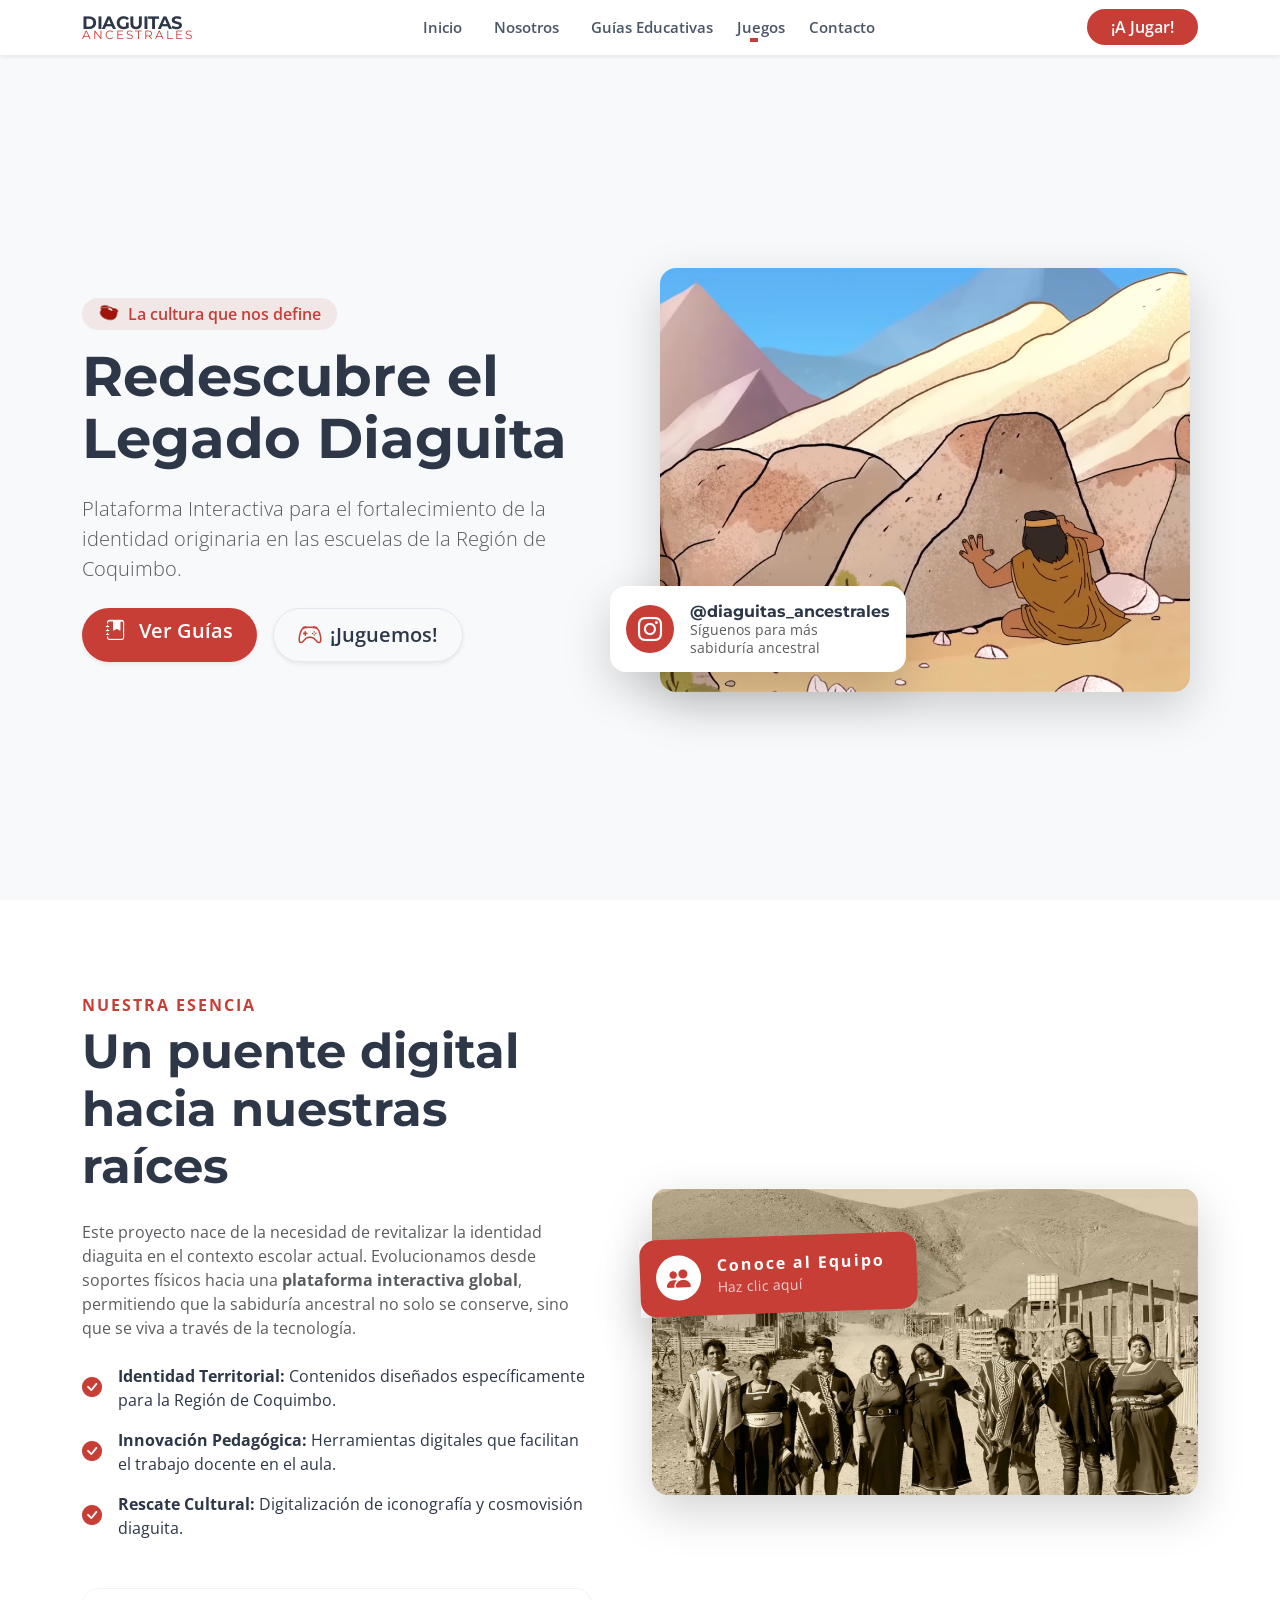
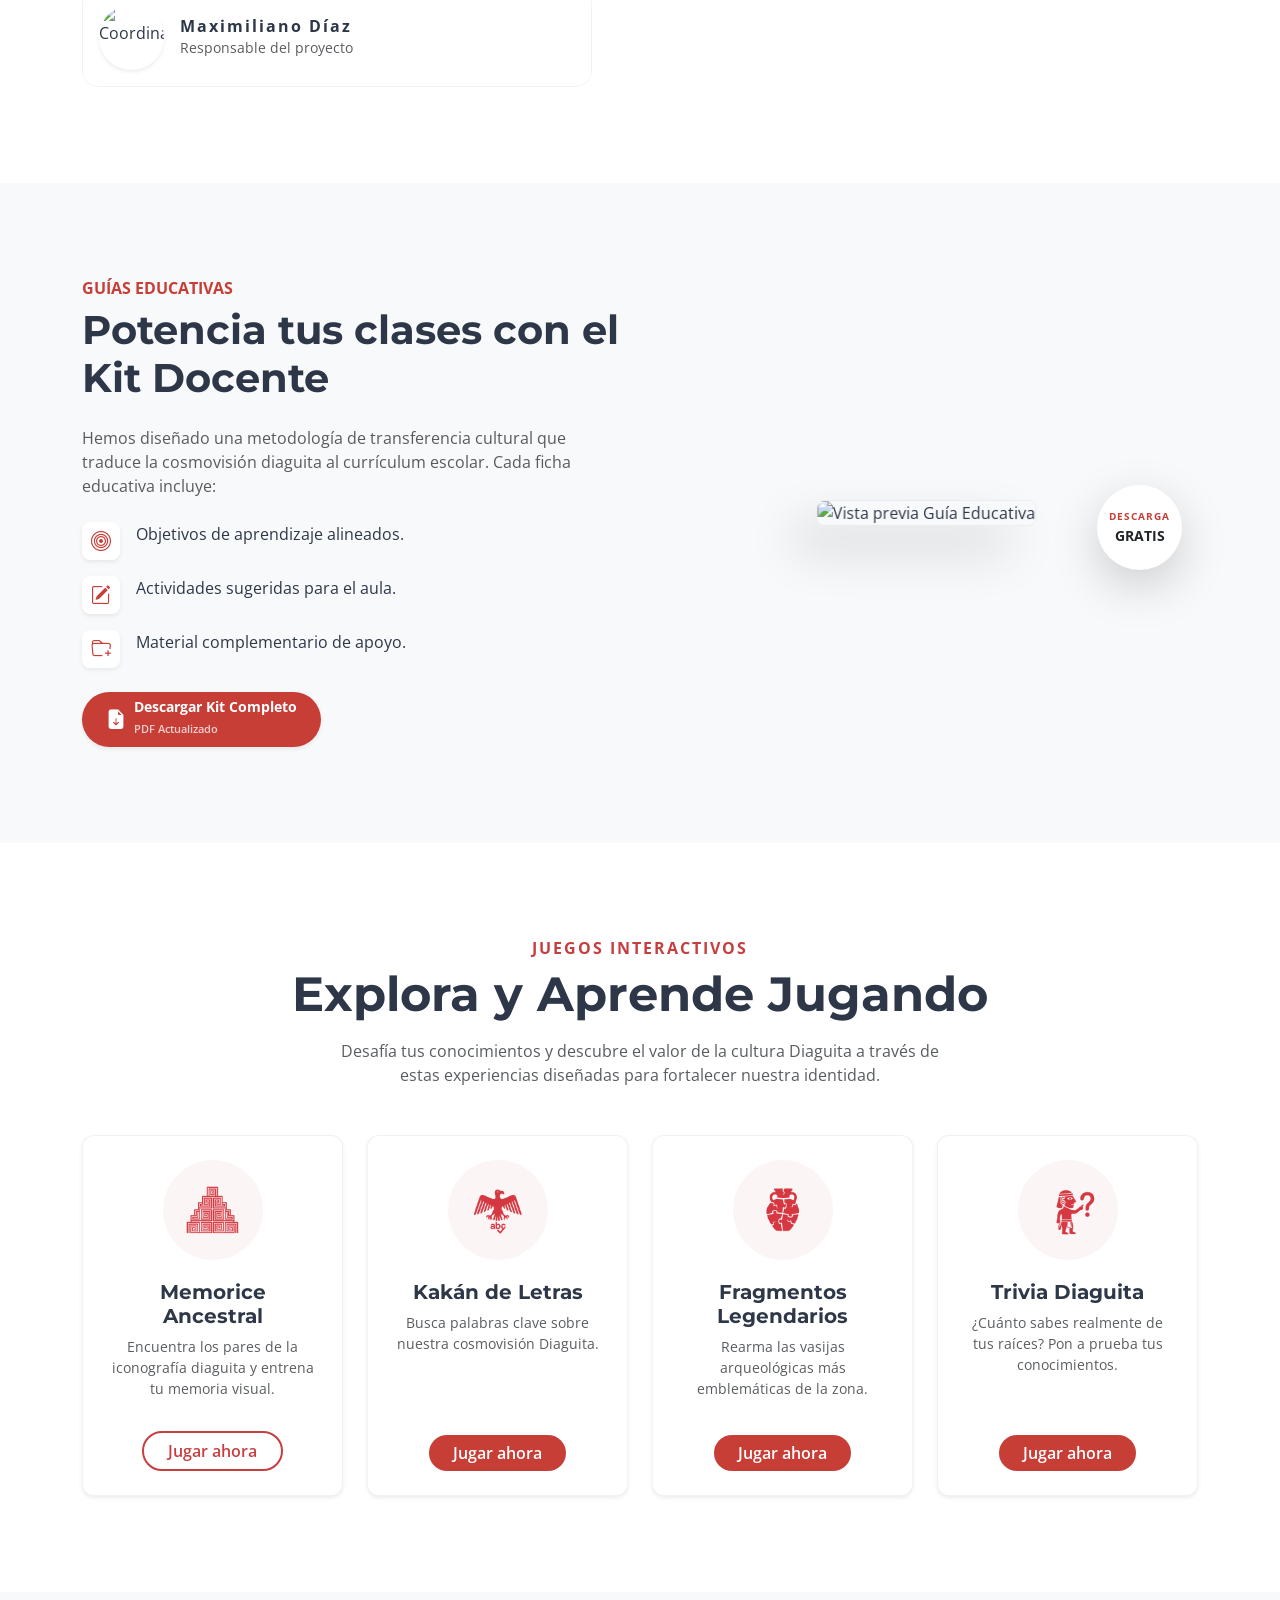
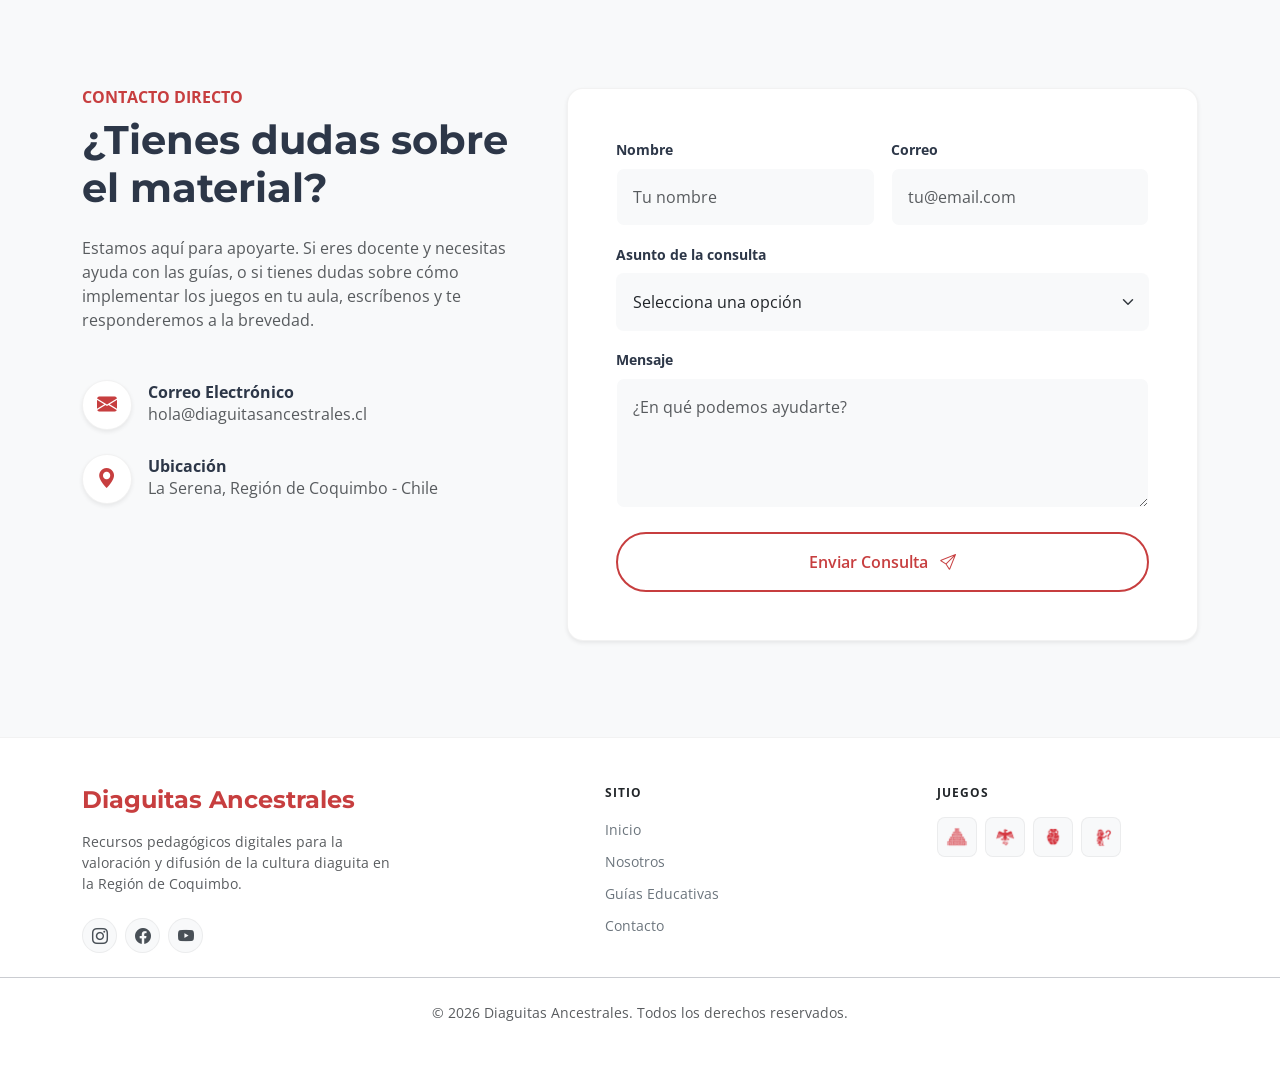
==== commit 901c89d8: "sacar línea vertical al lado del responsable" ====
--- a/index.html
+++ b/index.html
@@ -159,17 +159,13 @@
 
                     <div class="d-flex align-items-center mt-5 p-3 rounded-4"
                         style="background-color: var(--diaguita-crema-fondo);">
-                        <div class="d-flex align-items-center pe-4 border-end border-secondary">
+                        <div class="d-flex align-items-center">
                             <img src="assets/img/maxi.png" class="rounded-circle me-3 shadow-sm" alt="Coordinador"
                                 style="width: 65px; height: 65px; object-fit: cover;">
                             <div>
                                 <h6 class="mb-0 fw-bold text-diaguita-dark">Maximiliano Díaz</h6>
                                 <p class="small text-muted mb-0">Responsable del proyecto</p>
                             </div>
-                        </div>
-                        <div class="ps-4">
-                            <p class="small text-muted mb-0">Contacto</p>
-                            <h6 class="fw-bold mb-0 text-diaguita-dark">hola@diaguitasancestrales.cl</h6>
                         </div>
                     </div>
                 </div>
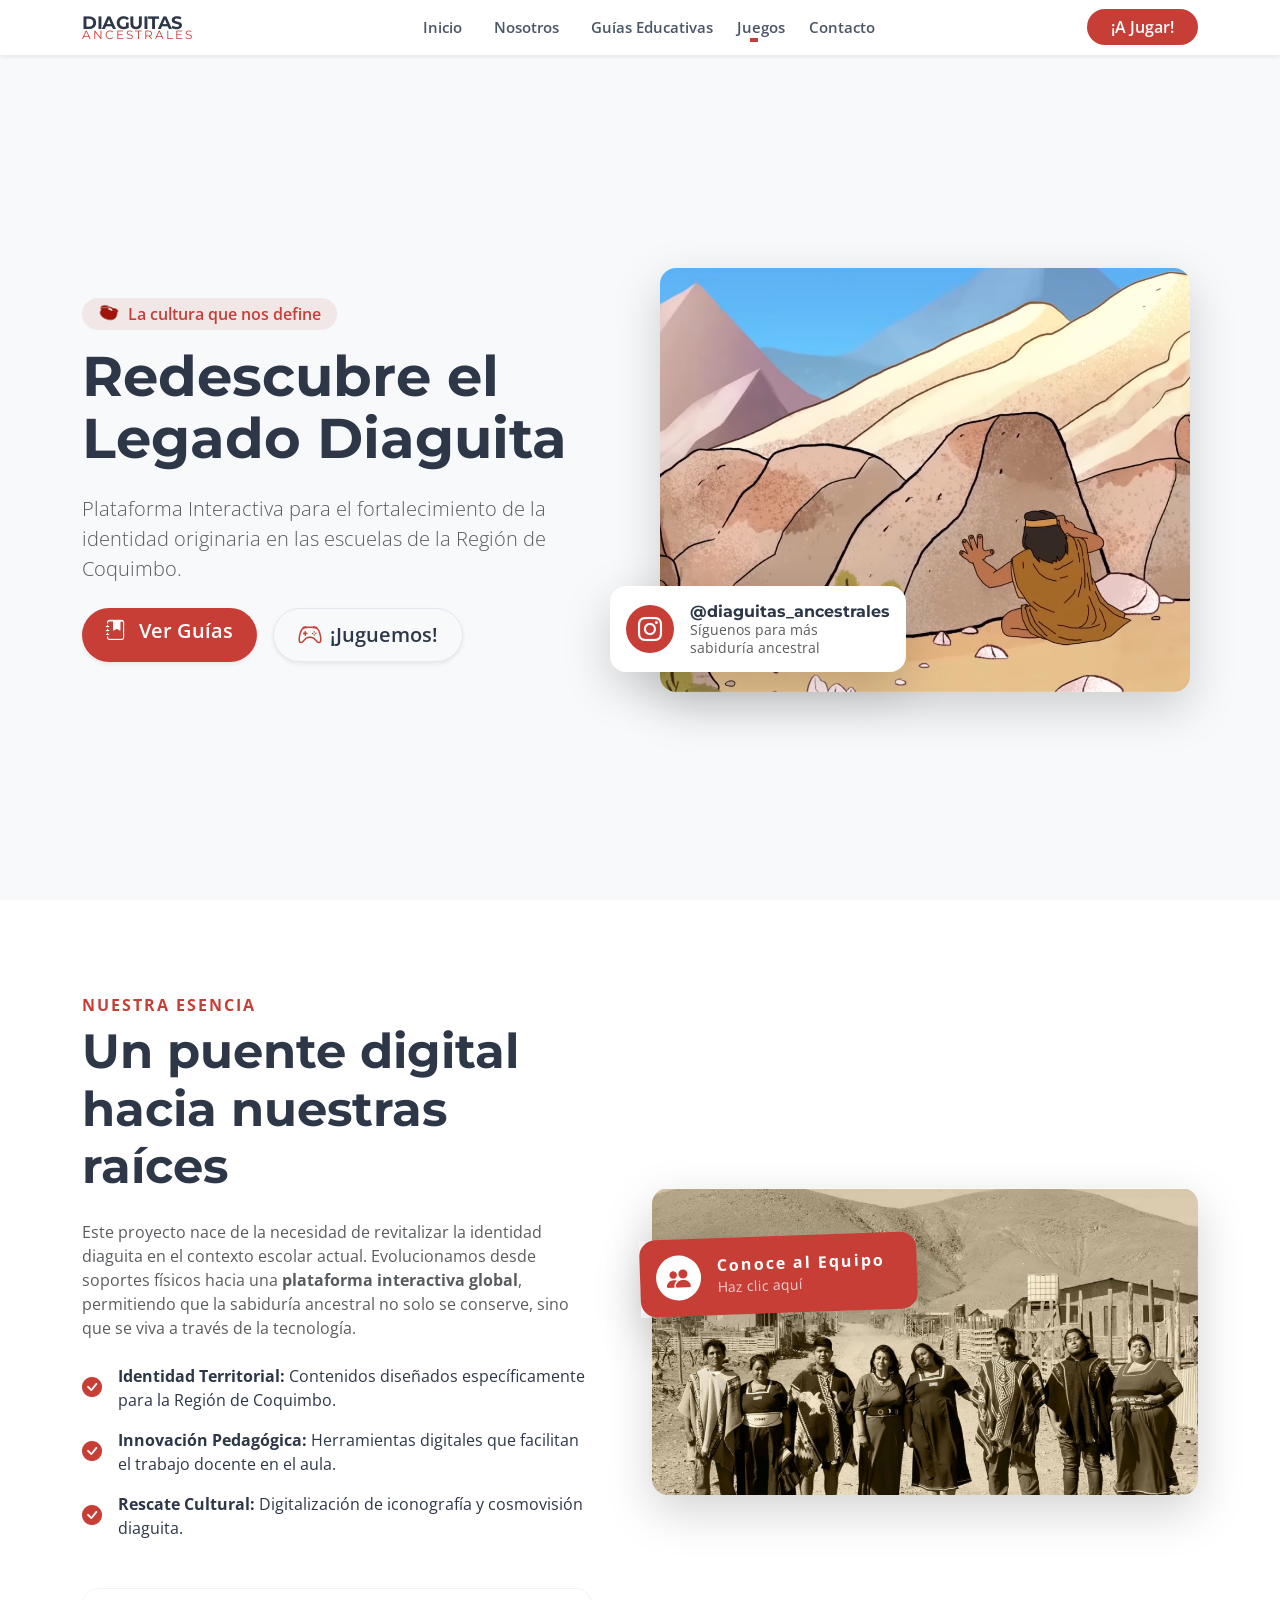
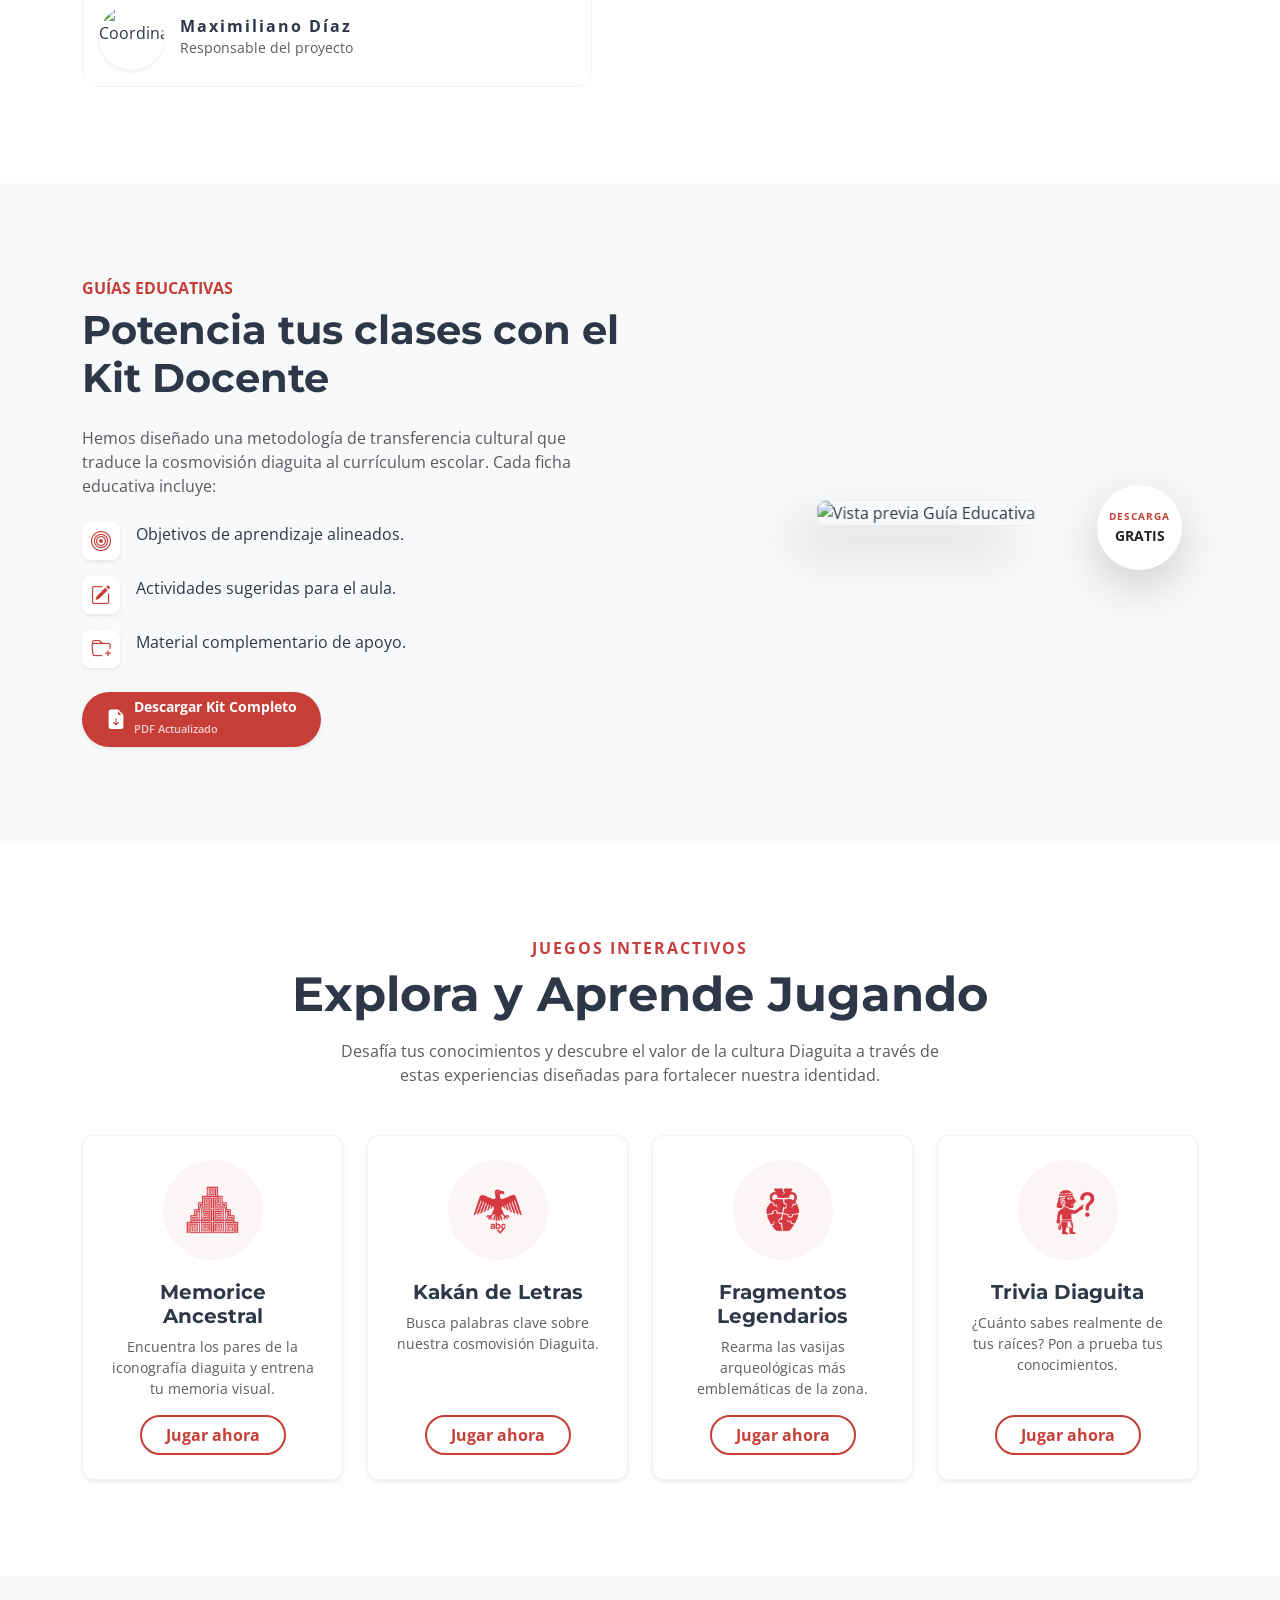
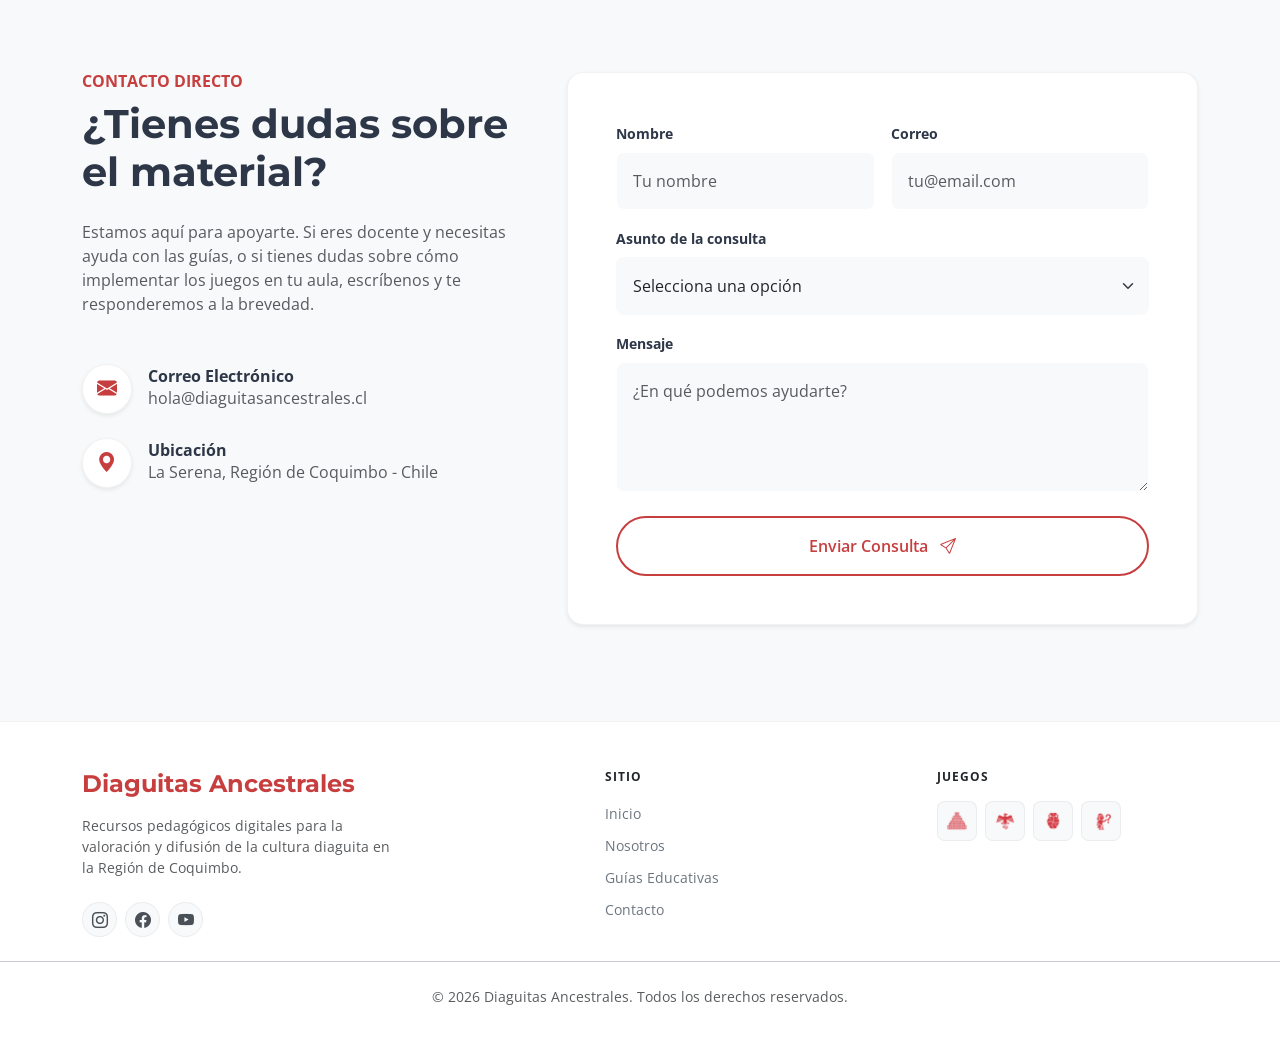
==== commit 37256b57: "correccion error botones hover de los juegos" ====
--- a/index.html
+++ b/index.html
@@ -278,8 +278,7 @@
                             <h5 class="fw-bold text-diaguita-dark mb-2">Memorice Ancestral</h5>
                             <p class="text-muted small flex-grow-1">Encuentra los pares de la iconografía diaguita y
                                 entrena tu memoria visual.</p>
-                            <a href="memorice.html" class="btn btn-jugar-diaguita rounded-pill px-4 mt-3">Jugar
-                                ahora</a>
+                            <a href="memorice.html" class="btn btn-outline-diaguita rounded-pill px-4 fw-bold">Jugar ahora</a>
                         </div>
                     </div>
                 </div>
@@ -293,9 +292,7 @@
                             <h5 class="fw-bold text-diaguita-dark mb-2">Kakán de Letras</h5>
                             <p class="text-muted small flex-grow-1">Busca palabras clave sobre nuestra cosmovisión
                                 Diaguita.</p>
-                            <a href="javascript:void(0)"
-                                onclick="avisoPrototipo('Kakán de Letras', 'assets/icon/sopa.png')"
-                                class="btn btn-diaguita rounded-pill px-4">Jugar ahora</a>
+                            <a href="javascript:void(0)" onclick="avisoPrototipo('Kakán de Letras', 'assets/icon/sopa.png')" class="btn btn-outline-diaguita rounded-pill px-4 fw-bold">Jugar ahora</a>
                         </div>
                     </div>
                 </div>
@@ -309,9 +306,7 @@
                             <h5 class="fw-bold text-diaguita-dark mb-2">Fragmentos Legendarios</h5>
                             <p class="text-muted small flex-grow-1">Rearma las vasijas arqueológicas más
                                 emblemáticas de la zona.</p>
-                            <a href="javascript:void(0)"
-                                onclick="avisoPrototipo('Fragmentos Legendarios', 'assets/icon/puzzle.png')"
-                                class="btn btn-diaguita rounded-pill px-4">Jugar ahora</a>
+                            <a href="javascript:void(0)" onclick="avisoPrototipo('Fragmentos Legendarios', 'assets/icon/puzzle.png')" class="btn btn-outline-diaguita rounded-pill px-4 fw-bold">Jugar ahora</a>
                         </div>
                     </div>
                 </div>
@@ -325,9 +320,7 @@
                             <h5 class="fw-bold text-diaguita-dark mb-2">Trivia Diaguita</h5>
                             <p class="text-muted small flex-grow-1">¿Cuánto sabes realmente de tus raíces? Pon a prueba
                                 tus conocimientos.</p>
-                            <a href="javascript:void(0)"
-                                onclick="avisoPrototipo('Trivia Diaguita', 'assets/icon/trivia.png')"
-                                class="btn btn-diaguita rounded-pill px-4">Jugar ahora</a>
+                            <a href="javascript:void(0)" onclick="avisoPrototipo('Trivia Diaguita', 'assets/icon/trivia.png')" class="btn btn-outline-diaguita rounded-pill px-4 fw-bold">Jugar ahora</a>
                         </div>
                     </div>
                 </div>
